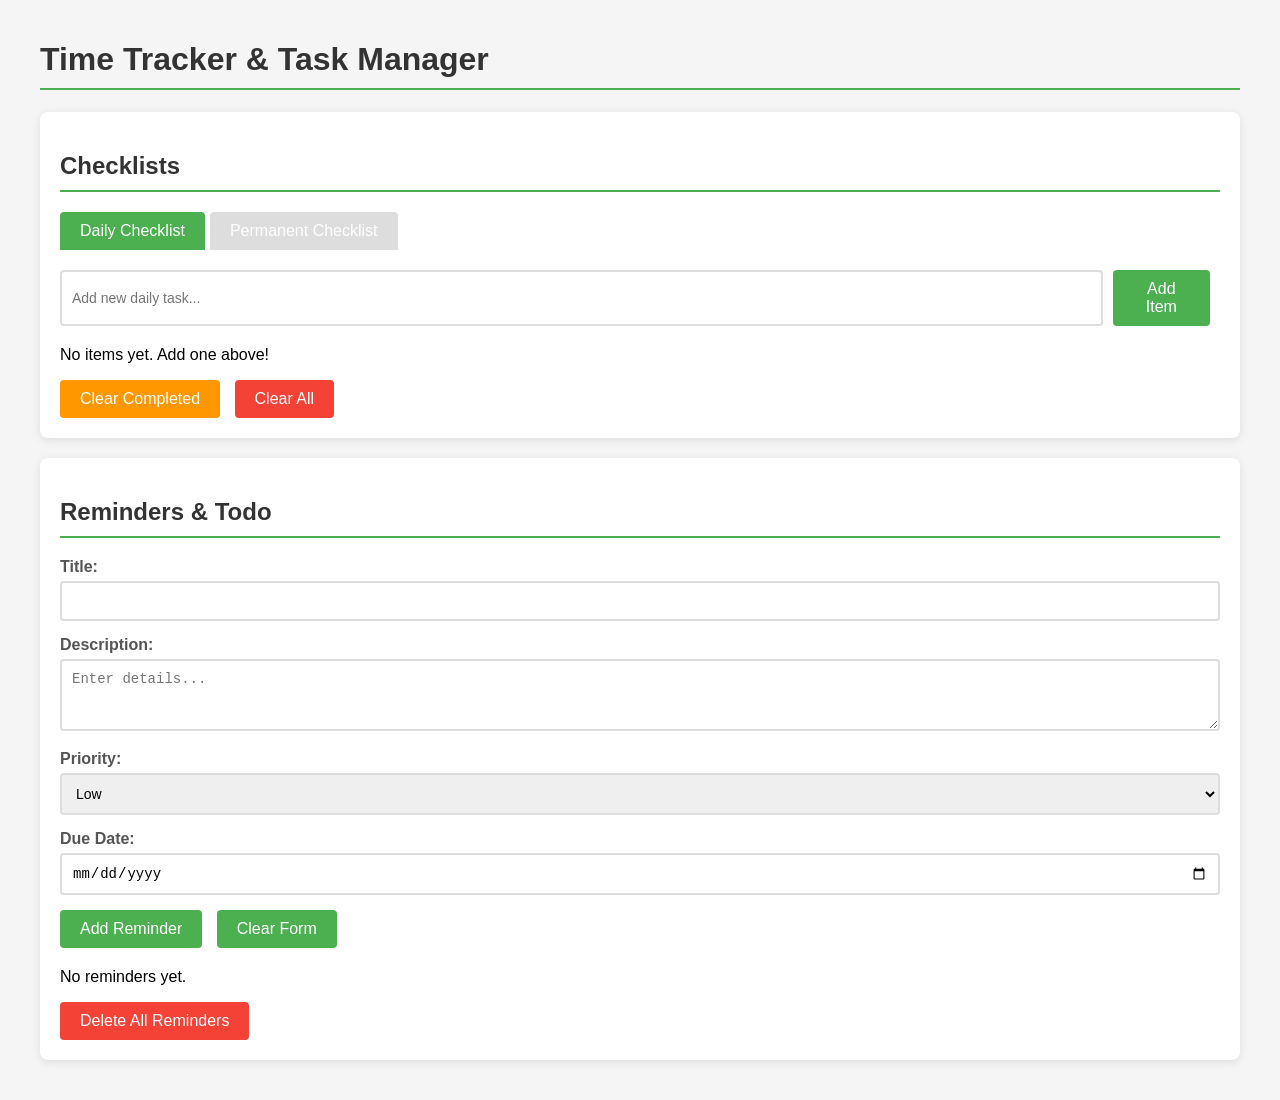
==== boostindex.html @ 53b6f67b "editing readme" ====
<!DOCTYPE html>
<html lang="en">
<head>
    <meta charset="UTF-8">
    <meta name="viewport" content="width=device-width, initial-scale=1.0">
    <title>Time Tracker & Task Manager</title>
    <style>
        body {
            font-family: Arial, sans-serif;
            max-width: 1200px;
            margin: 0 auto;
            padding: 20px;
            background-color: #f5f5f5;
        }

        .container {
            background: white;
            padding: 20px;
            border-radius: 8px;
            box-shadow: 0 2px 10px rgba(0,0,0,0.1);
            margin-bottom: 20px;
        }

        h1, h2 {
            color: #333;
            border-bottom: 2px solid #4CAF50;
            padding-bottom: 10px;
        }

        /* Time Tracker Styles */
        .day-section {
            margin-bottom: 20px;
            border: 1px solid #ddd;
            border-radius: 8px;
            overflow: hidden;
        }

        .day-section.today {
            border-color: #2196F3;
            box-shadow: 0 0 10px rgba(33, 150, 243, 0.2);
        }

        .day-header {
            display: flex;
            align-items: center;
            padding: 15px;
            background: #f8f8f8;
            border-bottom: 1px solid #ddd;
            cursor: pointer;
        }

        .day-section.today .day-header {
            background: #e3f2fd;
        }

        .day-header:hover {
            background: #f0f0f0;
        }

        .day-section.today .day-header:hover {
            background: #d4e9fc;
        }

        .expand-btn {
            background-color: #4CAF50;
            color: white;
            border: none;
            width: 30px;
            height: 30px;
            border-radius: 50%;
            cursor: pointer;
            font-size: 18px;
            margin-right: 15px;
            display: flex;
            align-items: center;
            justify-content: center;
        }

        .expand-btn:hover {
            background-color: #45a049;
        }

        .expand-btn span {
            display: inline-block;
            transition: transform 0.3s;
        }

        .expand-btn.expanded span {
            transform: rotate(45deg);
        }

        .day-name {
            font-weight: bold;
            font-size: 16px;
            flex: 1;
        }

        .day-total {
            font-weight: bold;
            color: #2196F3;
            font-size: 16px;
        }

        .day-content {
            display: none;
            padding: 15px;
            background: #fafafa;
        }

        .day-content.show {
            display: block;
        }

        .shift-container {
            background: white;
            border: 1px solid #e0e0e0;
            border-radius: 6px;
            padding: 15px;
            margin-bottom: 15px;
        }

        .shift-header {
            display: grid;
            grid-template-columns: auto 1fr 1fr auto auto;
            gap: 15px;
            align-items: center;
            margin-bottom: 10px;
        }

        .shift-label {
            font-weight: bold;
            color: #555;
        }

        .time-input-group {
            display: flex;
            flex-direction: column;
            gap: 5px;
        }

        .time-input-group label {
            font-size: 12px;
            color: #666;
        }

        .time-input {
            padding: 8px;
            border: 1px solid #ddd;
            border-radius: 4px;
            font-size: 14px;
        }

        .time-select {
            padding: 4px;
            border: 1px solid #ddd;
            border-radius: 4px;
            font-size: 12px;
            background: #f8f8f8;
        }

        .break-toggle-btn {
            background-color: #2196F3;
            color: white;
            border: none;
            padding: 8px 12px;
            border-radius: 4px;
            cursor: pointer;
            font-size: 14px;
        }

        .break-toggle-btn:hover {
            background-color: #1976D2;
        }

        .shift-total {
            font-weight: bold;
            color: #4CAF50;
        }

        .breaks-section {
            display: none;
            margin-top: 15px;
            padding: 15px;
            background: #f5f5f5;
            border-radius: 4px;
        }

        .breaks-section.show {
            display: block;
        }

        .break-row {
            display: grid;
            grid-template-columns: auto 150px 1fr 1fr;
            gap: 10px;
            align-items: center;
            margin-bottom: 10px;
        }

        .break-checkbox {
            width: 20px;
            height: 20px;
            cursor: pointer;
        }

        .break-label {
            font-weight: 500;
            color: #555;
        }

        .break-times {
            display: none;
            grid-template-columns: 1fr 1fr;
            gap: 10px;
            grid-column: 3 / 5;
        }

        .break-times.show {
            display: grid;
        }

        .notes-section {
            margin-top: 15px;
            padding-top: 15px;
            border-top: 1px solid #ddd;
        }

        .notes-header {
            display: flex;
            align-items: center;
            gap: 10px;
            margin-bottom: 8px;
        }

        .notes-checkbox {
            width: 20px;
            height: 20px;
            cursor: pointer;
        }

        .notes-label {
            font-weight: 500;
            color: #555;
            font-size: 14px;
        }

        .notes-textarea {
            width: 100%;
            padding: 8px;
            border: 1px solid #ddd;
            border-radius: 4px;
            font-size: 14px;
            resize: vertical;
            font-family: Arial, sans-serif;
            box-sizing: border-box;
            display: none;
        }

        .notes-textarea.show {
            display: block;
        }

        .add-shift-btn {
            background-color: #4CAF50;
            color: white;
            border: none;
            padding: 10px 20px;
            border-radius: 4px;
            cursor: pointer;
            font-size: 14px;
            margin-top: 10px;
        }

        .add-shift-btn:hover {
            background-color: #45a049;
        }

        .remove-shift-btn {
            background-color: #f44336;
            color: white;
            border: none;
            padding: 5px 10px;
            border-radius: 4px;
            cursor: pointer;
            font-size: 12px;
            margin-left: 10px;
        }

        .remove-shift-btn:hover {
            background-color: #da190b;
        }

        .week-total {
            background: #e8f5e8;
            font-weight: bold;
            font-size: 18px;
            text-align: center;
            padding: 15px;
            border-radius: 4px;
            margin-top: 10px;
        }

        /* Form Styles */
        .form-group {
            margin-bottom: 15px;
        }

        label {
            display: block;
            margin-bottom: 5px;
            font-weight: bold;
            color: #555;
        }

        input, textarea, select {
            width: 100%;
            padding: 10px;
            border: 2px solid #ddd;
            border-radius: 4px;
            font-size: 14px;
            box-sizing: border-box;
        }

        input:focus, textarea:focus, select:focus {
            border-color: #4CAF50;
            outline: none;
        }

        button {
            background-color: #4CAF50;
            color: white;
            padding: 10px 20px;
            border: none;
            border-radius: 4px;
            cursor: pointer;
            font-size: 16px;
            margin-right: 10px;
        }

        button:hover {
            background-color: #45a049;
        }

        .delete-btn {
            background-color: #f44336;
        }

        .delete-btn:hover {
            background-color: #da190b;
        }

        .edit-btn {
            background-color: #4b21f3;
        }

        .edit-btn:hover {
            background-color: #4b21f3;
        }

        .clear-btn {
            background-color: #ff9800;
        }

        .clear-btn:hover {
            background-color: #f57c00;
        }

        /* Checklist Styles */
        .checklist-item {
            display: flex;
            align-items: center;
            padding: 10px;
            border: 1px solid #ddd;
            border-radius: 4px;
            margin-bottom: 10px;
            background: #fafafa;
        }

        .checklist-item.completed {
            background: #e8f5e8;
            text-decoration: line-through;
            opacity: 0.7;
        }

        .checklist-item input[type="checkbox"] {
            width: auto;
            margin-right: 10px;
        }

        .checklist-item span {
            flex-grow: 1;
        }

        .add-item {
            display: flex;
            margin-bottom: 20px;
        }

        .add-item input {
            flex-grow: 1;
            margin-right: 10px;
        }

        /* Reminders & Todo Styles */
        .reminder-item {
            border: 1px solid #ddd;
            padding: 15px;
            margin-bottom: 10px;
            border-radius: 4px;
            background: #f9f9f9;
        }

        .reminder-item.high {
            border-left: 5px solid #f44336;
        }

        .reminder-item.medium {
            border-left: 5px solid #ff9800;
        }

        .reminder-item.low {
            border-left: 5px solid #4CAF50;
        }

        .reminder-item h4 {
            margin: 0 0 10px 0;
            color: #333;
        }

        .reminder-item p {
            margin: 5px 0;
            color: #666;
        }

        .priority-badge {
            display: inline-block;
            padding: 3px 8px;
            border-radius: 12px;
            font-size: 12px;
            font-weight: bold;
            color: white;
        }

        .priority-badge.high {
            background-color: #f44336;
        }

        .priority-badge.medium {
            background-color: #ff9800;
        }

        .priority-badge.low {
            background-color: #4CAF50;
        }

        .tabs {
            display: flex;
            margin-bottom: 20px;
        }

        .tab {
            padding: 10px 20px;
            background: #ddd;
            border: none;
            cursor: pointer;
            margin-right: 5px;
            border-radius: 4px 4px 0 0;
        }

        .tab.active {
            background: #4CAF50;
            color: white;
        }

        .tab-content {
            display: none;
        }

        .tab-content.active {
            display: block;
        }
    </style>
</head>
<body>
    <h1>Time Tracker & Task Manager</h1>

    <!-- Checklist Tabs -->
    <div class="container">
        <h2>Checklists</h2>
        <div class="tabs">
            <button class="tab active" onclick="switchTab('daily')">Daily Checklist</button>
            <button class="tab" onclick="switchTab('permanent')">Permanent Checklist</button>
        </div>

        <!-- Daily Checklist -->
        <div id="daily" class="tab-content active">
            <div class="add-item">
                <input type="text" id="newDailyItem" placeholder="Add new daily task..." onkeypress="if(event.key==='Enter') addChecklistItem('daily')">
                <button onclick="addChecklistItem('daily')">Add Item</button>
            </div>
            <div id="dailyChecklist"></div>
            <button class="clear-btn" onclick="clearChecklist('daily')">Clear Completed</button>
            <button class="delete-btn" onclick="clearAllChecklist('daily')">Clear All</button>
        </div>

        <!-- Permanent Checklist -->
        <div id="permanent" class="tab-content">
            <div class="add-item">
                <input type="text" id="newPermanentItem" placeholder="Add new permanent task..." onkeypress="if(event.key==='Enter') addChecklistItem('permanent')">
                <button onclick="addChecklistItem('permanent')">Add Item</button>
            </div>
            <div id="permanentChecklist"></div>
            <button class="clear-btn" onclick="clearChecklist('permanent')">Clear Completed</button>
            <button class="delete-btn" onclick="clearAllChecklist('permanent')">Clear All</button>
        </div>
    </div>

    <!-- Reminders & Todo Section -->
    <div class="container">
        <h2>Reminders & Todo</h2>
        <form id="reminderForm">
            <div class="form-group">
                <label for="title">Title:</label>
                <input type="text" id="title" name="title" required>
            </div>

            <div class="form-group">
                <label for="description">Description:</label>
                <textarea id="description" name="description" rows="3" placeholder="Enter details..."></textarea>
            </div>

            <div class="form-group">
                <label for="priority">Priority:</label>
                <select id="priority" name="priority">
                    <option value="low">Low</option>
                    <option value="medium">Medium</option>
                    <option value="high">High</option>
                </select>
            </div>

            <div class="form-group">
                <label for="dueDate">Due Date:</label>
                <input type="date" id="dueDate" name="dueDate">
            </div>

            <button type="submit">Add Reminder</button>
            <button type="button" onclick="clearReminderForm()">Clear Form</button>
        </form>

        <div id="reminders" style="margin-top: 20px;"></div>
        <button class="delete-btn" onclick="clearAllReminders()">Delete All Reminders</button>
    </div>

    <script>
        // Initialize everything when page loads
        window.onload = function() {
            loadChecklist('daily');
            loadChecklist('permanent');
            loadReminders();
        };

        // Checklist Functions
        function addChecklistItem(type) {
            const input = document.getElementById(`new${type.charAt(0).toUpperCase() + type.slice(1)}Item`);
            const text = input.value.trim();
            
            if (text === '') return;

            const checklist = JSON.parse(localStorage.getItem(`${type}Checklist`)) || [];
            checklist.push({
                text: text,
                completed: false,
                id: Date.now()
            });

            localStorage.setItem(`${type}Checklist`, JSON.stringify(checklist));
            input.value = '';
            loadChecklist(type);
        }

        function loadChecklist(type) {
            const checklist = JSON.parse(localStorage.getItem(`${type}Checklist`)) || [];
            const container = document.getElementById(`${type}Checklist`);
            
            if (checklist.length === 0) {
                container.innerHTML = '<p>No items yet. Add one above!</p>';
                return;
            }

            container.innerHTML = '';
            checklist.forEach((item, index) => {
                const itemDiv = document.createElement('div');
                itemDiv.className = `checklist-item ${item.completed ? 'completed' : ''}`;
                itemDiv.innerHTML = `
                    <input type="checkbox" ${item.completed ? 'checked' : ''} onchange="toggleItem('${type}', ${index})">
                    <span>${item.text}</span>
                    <button class="delete-btn" onclick="deleteItem('${type}', ${index})">Delete</button>
                `;
                container.appendChild(itemDiv);
            });
        }

        function toggleItem(type, index) {
            let checklist = JSON.parse(localStorage.getItem(`${type}Checklist`)) || [];
            checklist[index].completed = !checklist[index].completed;
            localStorage.setItem(`${type}Checklist`, JSON.stringify(checklist));
            loadChecklist(type);
        }

        function deleteItem(type, index) {
            let checklist = JSON.parse(localStorage.getItem(`${type}Checklist`)) || [];
            checklist.splice(index, 1);
            localStorage.setItem(`${type}Checklist`, JSON.stringify(checklist));
            loadChecklist(type);
        }

        function clearChecklist(type) {
            let checklist = JSON.parse(localStorage.getItem(`${type}Checklist`)) || [];
            checklist = checklist.filter(item => !item.completed);
            localStorage.setItem(`${type}Checklist`, JSON.stringify(checklist));
            loadChecklist(type);
        }

        function clearAllChecklist(type) {
            if (confirm(`Are you sure you want to clear all ${type} checklist items?`)) {
                localStorage.removeItem(`${type}Checklist`);
                loadChecklist(type);
            }
        }

        // Reminders Functions
        document.getElementById('reminderForm').onsubmit = function(e) {
            e.preventDefault();
            saveReminder();
        };

        function saveReminder() {
            const reminderData = {
                title: document.getElementById('title').value,
                description: document.getElementById('description').value,
                priority: document.getElementById('priority').value,
                dueDate: document.getElementById('dueDate').value,
                timestamp: new Date().toLocaleString(),
                id: Date.now()
            };

            let reminders = JSON.parse(localStorage.getItem('reminders')) || [];
            if (document.getElementById('reminderForm').hasAttribute('data-editing-id')) {
                const editingId = parseInt(document.getElementById('reminderForm').getAttribute('data-editing-id'));
                reminders = reminders.map(reminder => reminder.id === editingId ? { ...reminder, ...reminderData } : reminder);
                document.getElementById('reminderForm').removeAttribute('data-editing-id');
            } else {
                reminders.push(reminderData);
            }
            localStorage.setItem('reminders', JSON.stringify(reminders));

            clearReminderForm();
            loadReminders();
        }

        function clearReminderForm() {
            document.getElementById('reminderForm').reset();
        }

        function loadReminders() {
            const reminders = JSON.parse(localStorage.getItem('reminders')) || [];
            const container = document.getElementById('reminders');
            
            if (reminders.length === 0) {
                container.innerHTML = '<p>No reminders yet.</p>';
                return;
            }

            // Sort by priority (high, medium, low) and due date
            reminders.sort((a, b) => {
                const priorityOrder = { high: 3, medium: 2, low: 1 };
                if (priorityOrder[a.priority] !== priorityOrder[b.priority]) {
                    return priorityOrder[b.priority] - priorityOrder[a.priority];
                }
                return new Date(a.dueDate) - new Date(b.dueDate);
            });

            container.innerHTML = '';
            reminders.forEach((reminder, index) => {
                const reminderDiv = document.createElement('div');
                reminderDiv.className = `reminder-item ${reminder.priority}`;
                reminderDiv.innerHTML = `
                    <h4>${reminder.title} <span class="priority-badge ${reminder.priority}">${reminder.priority.toUpperCase()}</span></h4>
                    <p><strong>Description:</strong> ${reminder.description || 'No description'}</p>
                    <p><strong>Due Date:</strong> ${reminder.dueDate || 'No due date'}</p>
                    <p><strong>Added:</strong> ${reminder.timestamp}</p>
                    <button class="edit-btn" onclick="editReminder(${reminder.id})">Edit</button>
                    <button class="delete-btn" onclick="deleteReminder(${reminder.id})">Delete</button>
                `;
                container.appendChild(reminderDiv);
            });
        }

        function deleteReminder(id) {
            let reminders = JSON.parse(localStorage.getItem('reminders')) || [];
            reminders = reminders.filter(reminder => reminder.id !== id);
            localStorage.setItem('reminders', JSON.stringify(reminders));
            loadReminders();
        }

        function editReminder(id) {
            const reminders = JSON.parse(localStorage.getItem('reminders')) || [];
            const reminder = reminders.find(r => r.id === id);
            if (!reminder) return;

            document.getElementById('title').value = reminder.title;
            document.getElementById('description').value = reminder.description || '';
            document.getElementById('dueDate').value = reminder.dueDate || '';
            document.getElementById('priority').value = reminder.priority || 'medium';

            // Change the form submission to update the reminder
            const form = document.getElementById('reminderForm');
            form.setAttribute('data-editing-id', id);
        }

        function clearAllReminders() {
            if (confirm('Are you sure you want to delete all reminders?')) {
                localStorage.removeItem('reminders');
                loadReminders();
            }
        }
    </script>
</body>
</html>
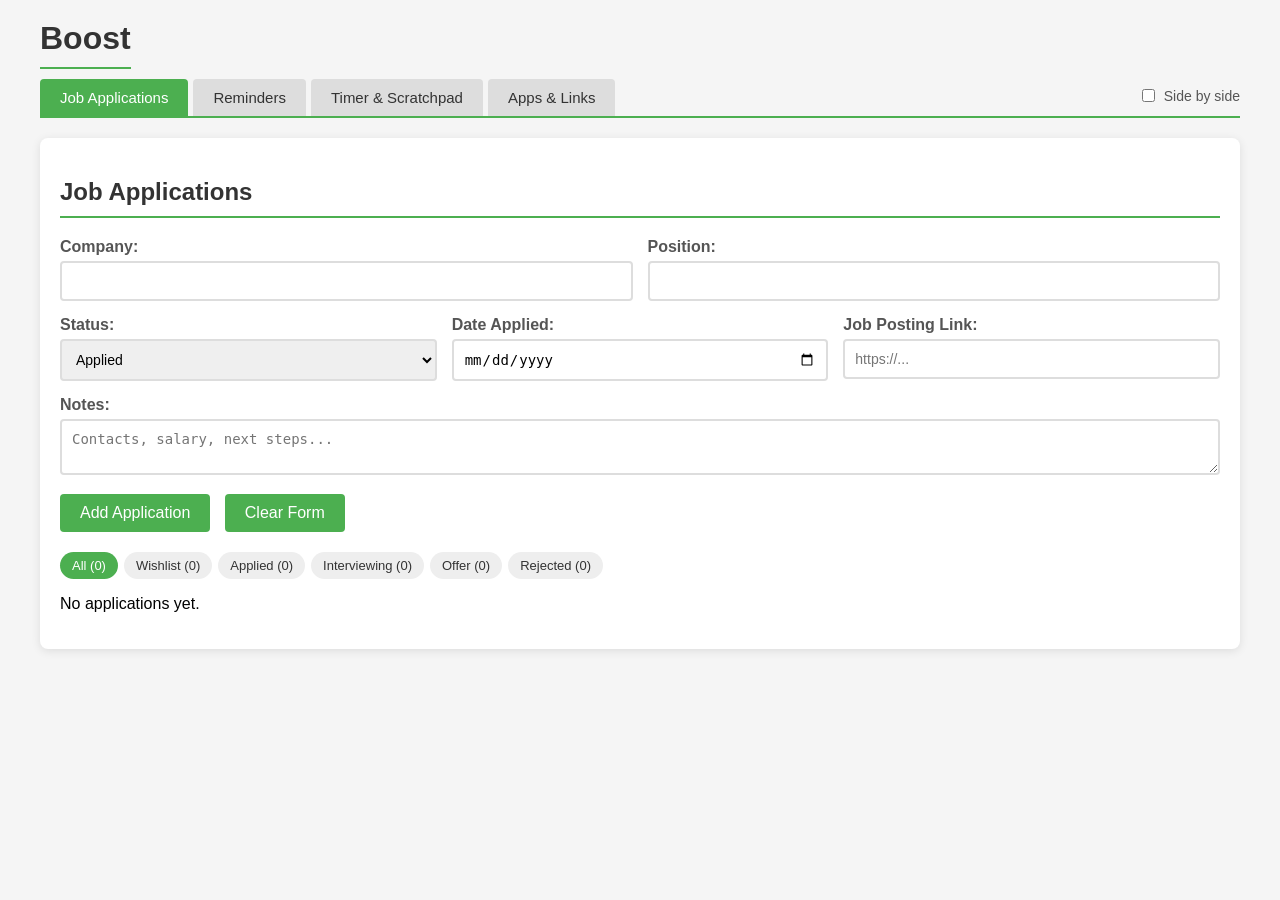
==== commit 952c690f: "adding tabs" ====
--- a/boostindex.html
+++ b/boostindex.html
@@ -3,7 +3,7 @@
 <head>
     <meta charset="UTF-8">
     <meta name="viewport" content="width=device-width, initial-scale=1.0">
-    <title>Time Tracker & Task Manager</title>
+    <title>Boost</title>
     <style>
         body {
             font-family: Arial, sans-serif;
@@ -365,40 +365,426 @@
             background-color: #f57c00;
         }
 
-        /* Checklist Styles */
-        .checklist-item {
+        /* Header & Quick Links */
+        .app-header {
             display: flex;
             align-items: center;
-            padding: 10px;
+            justify-content: space-between;
+            flex-wrap: wrap;
+            gap: 10px;
+            margin-bottom: 10px;
+        }
+
+        .app-header h1 {
+            margin: 0;
+        }
+
+        /* Apps & Links Styles */
+        .link-grid {
+            display: grid;
+            grid-template-columns: repeat(auto-fill, minmax(180px, 1fr));
+            gap: 15px;
+        }
+
+        .link-card {
+            position: relative;
+        }
+
+        .quick-link {
+            display: flex;
+            align-items: center;
+            justify-content: center;
+            min-height: 90px;
+            padding: 15px;
+            border-radius: 8px;
+            color: white;
+            text-decoration: none;
+            font-size: 18px;
+            font-weight: bold;
+            text-align: center;
+            box-shadow: 0 2px 6px rgba(0,0,0,0.15);
+        }
+
+        .quick-link:hover {
+            opacity: 0.85;
+        }
+
+        .link-remove {
+            position: absolute;
+            top: 4px;
+            right: 4px;
+            background: rgba(0,0,0,0.25);
+            padding: 0 7px;
+            margin: 0;
+            font-size: 13px;
+            line-height: 20px;
+            border-radius: 50%;
+        }
+
+        .link-remove:hover {
+            background: #f44336;
+        }
+
+        .add-link {
+            display: flex;
+            gap: 10px;
+            flex-wrap: wrap;
+        }
+
+        .add-link input {
+            flex: 1;
+            min-width: 180px;
+        }
+
+        .add-link button {
+            margin-right: 0;
+        }
+
+        /* Main Tabs */
+        .main-tabs {
+            display: flex;
+            align-items: center;
+            flex-wrap: wrap;
+            gap: 5px;
+            margin-bottom: 20px;
+            border-bottom: 2px solid #4CAF50;
+        }
+
+        .main-tabs .tab {
+            margin-right: 0;
+            font-size: 15px;
+        }
+
+        .main-tabs .tab:not(.active) {
+            color: #333;
+        }
+
+        .main-tabs .tab:not(.active):hover {
+            background: #ccc;
+        }
+
+        .layout-toggle {
+            margin-left: auto;
+            display: flex;
+            align-items: center;
+            gap: 6px;
+            font-weight: normal;
+            font-size: 14px;
+            margin-bottom: 4px;
+            cursor: pointer;
+        }
+
+        .layout-toggle input {
+            width: auto;
+        }
+
+        .workspace.side-by-side {
+            display: grid;
+            grid-template-columns: 1fr 1fr;
+            gap: 20px;
+            align-items: start;
+        }
+
+        .workspace.side-by-side .tab-content {
+            display: block;
+        }
+
+        .workspace.side-by-side .focus-grid {
+            grid-template-columns: 1fr;
+        }
+
+        .focus-grid {
+            display: grid;
+            grid-template-columns: 1fr 1fr;
+            gap: 20px;
+            align-items: start;
+        }
+
+        .focus-grid .container {
+            margin-bottom: 0;
+        }
+
+        @media (max-width: 800px) {
+            .workspace.side-by-side,
+            .focus-grid {
+                grid-template-columns: 1fr;
+            }
+        }
+
+        .small-btn {
+            padding: 5px 10px;
+            font-size: 13px;
+            margin-right: 5px;
+        }
+
+        /* Applications Styles */
+        .form-row {
+            display: grid;
+            grid-template-columns: repeat(auto-fit, minmax(200px, 1fr));
+            gap: 0 15px;
+        }
+
+        .status-filters {
+            display: flex;
+            flex-wrap: wrap;
+            gap: 6px;
+            margin: 20px 0 15px;
+        }
+
+        .status-filter {
+            background: #eee;
+            color: #333;
+            font-size: 13px;
+            padding: 6px 12px;
+            margin-right: 0;
+            border-radius: 16px;
+        }
+
+        .status-filter:hover {
+            background: #ddd;
+        }
+
+        .status-filter.active {
+            background: #4CAF50;
+            color: white;
+        }
+
+        .application-item {
             border: 1px solid #ddd;
+            border-left: 5px solid #9e9e9e;
+            padding: 15px;
+            margin-bottom: 10px;
             border-radius: 4px;
+            background: #f9f9f9;
+        }
+
+        .application-item.applied { border-left-color: #2196F3; }
+        .application-item.interviewing { border-left-color: #ff9800; }
+        .application-item.offer { border-left-color: #4CAF50; }
+        .application-item.rejected { border-left-color: #f44336; opacity: 0.75; }
+
+        .application-head {
+            display: flex;
+            align-items: center;
+            justify-content: space-between;
+            flex-wrap: wrap;
+            gap: 10px;
+        }
+
+        .application-head h4 {
+            margin: 0;
+            color: #333;
+        }
+
+        .application-head .position {
+            font-weight: normal;
+            color: #666;
+        }
+
+        .application-item p {
+            margin: 8px 0;
+            color: #666;
+        }
+
+        .status-select {
+            width: auto;
+            padding: 5px 8px;
+            font-size: 13px;
+        }
+
+        /* Reminder Steps & Drag */
+        .reminder-head {
+            display: flex;
+            align-items: center;
+            gap: 10px;
             margin-bottom: 10px;
-            background: #fafafa;
-        }
-
-        .checklist-item.completed {
-            background: #e8f5e8;
+        }
+
+        .reminder-head h4 {
+            margin: 0;
+            flex: 1;
+        }
+
+        .drag-handle {
+            cursor: grab;
+            color: #999;
+            font-size: 18px;
+            user-select: none;
+            padding: 0 4px;
+        }
+
+        .drag-handle:active {
+            cursor: grabbing;
+        }
+
+        .reminder-item.dragging {
+            opacity: 0.4;
+            border-style: dashed;
+        }
+
+        .step-progress {
+            font-size: 13px;
+            color: #4CAF50;
+            font-weight: bold;
+        }
+
+        .steps {
+            margin: 10px 0;
+        }
+
+        .step-item {
+            display: flex;
+            align-items: center;
+            gap: 8px;
+            padding: 6px 8px;
+            border-radius: 4px;
+            background: white;
+            border: 1px solid #eee;
+            margin-bottom: 5px;
+        }
+
+        .step-item input[type="checkbox"] {
+            width: auto;
+            margin: 0;
+        }
+
+        .step-item span {
+            flex: 1;
+        }
+
+        .step-item.completed span {
             text-decoration: line-through;
-            opacity: 0.7;
-        }
-
-        .checklist-item input[type="checkbox"] {
-            width: auto;
-            margin-right: 10px;
-        }
-
-        .checklist-item span {
-            flex-grow: 1;
-        }
-
-        .add-item {
+            color: #999;
+        }
+
+        .step-delete {
+            background: none;
+            color: #999;
+            padding: 0 6px;
+            margin: 0;
+            font-size: 14px;
+        }
+
+        .step-delete:hover {
+            background: none;
+            color: #f44336;
+        }
+
+        .add-step {
             display: flex;
-            margin-bottom: 20px;
-        }
-
-        .add-item input {
-            flex-grow: 1;
-            margin-right: 10px;
+            gap: 8px;
+            margin-bottom: 10px;
+        }
+
+        .add-step input {
+            padding: 6px 8px;
+            font-size: 13px;
+        }
+
+        .add-step button {
+            white-space: nowrap;
+        }
+
+        /* Timer Styles */
+        .timer-display {
+            font-size: 64px;
+            font-weight: bold;
+            text-align: center;
+            font-family: 'Courier New', monospace;
+            color: #333;
+            margin: 10px 0;
+        }
+
+        .timer-display.done {
+            color: #f44336;
+        }
+
+        .timer-label {
+            text-align: center;
+            color: #666;
+            margin-bottom: 15px;
+        }
+
+        .timer-presets,
+        .timer-controls {
+            display: flex;
+            justify-content: center;
+            flex-wrap: wrap;
+            gap: 8px;
+            margin-bottom: 15px;
+        }
+
+        .timer-presets button,
+        .timer-controls button {
+            margin-right: 0;
+        }
+
+        .preset-btn {
+            background: #eee;
+            color: #333;
+            font-size: 14px;
+        }
+
+        .preset-btn:hover {
+            background: #ddd;
+        }
+
+        .preset-btn.active {
+            background: #2196F3;
+            color: white;
+        }
+
+        .timer-settings {
+            border-top: 1px solid #ddd;
+            padding-top: 15px;
+        }
+
+        .timer-settings h4 {
+            margin: 0 0 10px 0;
+            color: #555;
+        }
+
+        .timer-settings-grid {
+            display: grid;
+            grid-template-columns: repeat(3, 1fr);
+            gap: 10px;
+            margin-bottom: 10px;
+        }
+
+        .timer-settings label {
+            font-size: 13px;
+            font-weight: normal;
+        }
+
+        .timer-settings input {
+            padding: 6px 8px;
+        }
+
+        .custom-time {
+            display: flex;
+            align-items: flex-end;
+            gap: 8px;
+        }
+
+        .custom-time > div {
+            flex: 1;
+        }
+
+        .custom-time button {
+            margin-right: 0;
+        }
+
+        /* Scratchpad Styles */
+        .scratchpad {
+            min-height: 300px;
+            font-family: Arial, sans-serif;
+            resize: vertical;
+        }
+
+        .scratchpad-status {
+            font-size: 12px;
+            color: #999;
+            margin: 6px 0 10px;
         }
 
         /* Reminders & Todo Styles */
@@ -482,150 +868,362 @@
     </style>
 </head>
 <body>
-    <h1>Time Tracker & Task Manager</h1>
-
-    <!-- Checklist Tabs -->
-    <div class="container">
-        <h2>Checklists</h2>
-        <div class="tabs">
-            <button class="tab active" onclick="switchTab('daily')">Daily Checklist</button>
-            <button class="tab" onclick="switchTab('permanent')">Permanent Checklist</button>
-        </div>
-
-        <!-- Daily Checklist -->
-        <div id="daily" class="tab-content active">
-            <div class="add-item">
-                <input type="text" id="newDailyItem" placeholder="Add new daily task..." onkeypress="if(event.key==='Enter') addChecklistItem('daily')">
-                <button onclick="addChecklistItem('daily')">Add Item</button>
-            </div>
-            <div id="dailyChecklist"></div>
-            <button class="clear-btn" onclick="clearChecklist('daily')">Clear Completed</button>
-            <button class="delete-btn" onclick="clearAllChecklist('daily')">Clear All</button>
-        </div>
-
-        <!-- Permanent Checklist -->
-        <div id="permanent" class="tab-content">
-            <div class="add-item">
-                <input type="text" id="newPermanentItem" placeholder="Add new permanent task..." onkeypress="if(event.key==='Enter') addChecklistItem('permanent')">
-                <button onclick="addChecklistItem('permanent')">Add Item</button>
-            </div>
-            <div id="permanentChecklist"></div>
-            <button class="clear-btn" onclick="clearChecklist('permanent')">Clear Completed</button>
-            <button class="delete-btn" onclick="clearAllChecklist('permanent')">Clear All</button>
+    <div class="app-header">
+        <h1>Boost</h1>
+    </div>
+
+    <div class="main-tabs">
+        <button class="tab" data-tab="applications" onclick="switchMainTab('applications')">Job Applications</button>
+        <button class="tab" data-tab="remindersTab" onclick="switchMainTab('remindersTab')">Reminders</button>
+        <button class="tab" data-tab="focusTab" onclick="switchMainTab('focusTab')">Timer &amp; Scratchpad</button>
+        <button class="tab" data-tab="linksTab" onclick="switchMainTab('linksTab')">Apps &amp; Links</button>
+        <label class="layout-toggle" title="Show Reminders next to the Timer &amp; Scratchpad">
+            <input type="checkbox" id="sideBySideToggle" onchange="setSideBySide(this.checked)">
+            Side by side
+        </label>
+    </div>
+
+    <!-- Applications Tab -->
+    <div id="applications" class="tab-content">
+        <div class="container">
+            <h2>Job Applications</h2>
+            <form id="applicationForm">
+                <div class="form-row">
+                    <div class="form-group">
+                        <label for="appCompany">Company:</label>
+                        <input type="text" id="appCompany" required>
+                    </div>
+                    <div class="form-group">
+                        <label for="appPosition">Position:</label>
+                        <input type="text" id="appPosition" required>
+                    </div>
+                </div>
+                <div class="form-row">
+                    <div class="form-group">
+                        <label for="appStatus">Status:</label>
+                        <select id="appStatus">
+                            <option value="wishlist">Wishlist</option>
+                            <option value="applied" selected>Applied</option>
+                            <option value="interviewing">Interviewing</option>
+                            <option value="offer">Offer</option>
+                            <option value="rejected">Rejected</option>
+                        </select>
+                    </div>
+                    <div class="form-group">
+                        <label for="appDate">Date Applied:</label>
+                        <input type="date" id="appDate">
+                    </div>
+                    <div class="form-group">
+                        <label for="appLink">Job Posting Link:</label>
+                        <input type="url" id="appLink" placeholder="https://...">
+                    </div>
+                </div>
+                <div class="form-group">
+                    <label for="appNotes">Notes:</label>
+                    <textarea id="appNotes" rows="2" placeholder="Contacts, salary, next steps..."></textarea>
+                </div>
+                <button type="submit" id="appSubmitBtn">Add Application</button>
+                <button type="button" onclick="clearApplicationForm()">Clear Form</button>
+            </form>
+
+            <div class="status-filters" id="statusFilters"></div>
+            <div id="applicationList"></div>
         </div>
     </div>
 
-    <!-- Reminders & Todo Section -->
-    <div class="container">
-        <h2>Reminders & Todo</h2>
-        <form id="reminderForm">
-            <div class="form-group">
-                <label for="title">Title:</label>
-                <input type="text" id="title" name="title" required>
+    <div class="workspace" id="workspace">
+        <!-- Reminders Tab -->
+        <div id="remindersTab" class="tab-content">
+            <div class="container">
+                <h2>Reminders &amp; Todo</h2>
+                <form id="reminderForm">
+                    <div class="form-group">
+                        <label for="title">Title:</label>
+                        <input type="text" id="title" name="title" required>
+                    </div>
+
+                    <div class="form-group">
+                        <label for="description">Description:</label>
+                        <textarea id="description" name="description" rows="3" placeholder="Enter details..."></textarea>
+                    </div>
+
+                    <div class="form-group">
+                        <label for="steps">Steps (one per line, optional):</label>
+                        <textarea id="steps" name="steps" rows="3" placeholder="Step 1&#10;Step 2"></textarea>
+                    </div>
+
+                    <div class="form-group">
+                        <label for="priority">Priority:</label>
+                        <select id="priority" name="priority">
+                            <option value="low">Low</option>
+                            <option value="medium">Medium</option>
+                            <option value="high">High</option>
+                        </select>
+                    </div>
+
+                    <div class="form-group">
+                        <label for="dueDate">Due Date:</label>
+                        <input type="date" id="dueDate" name="dueDate">
+                    </div>
+
+                    <button type="submit" id="reminderSubmitBtn">Add Reminder</button>
+                    <button type="button" onclick="clearReminderForm()">Clear Form</button>
+                </form>
+
+                <p style="color: #999; font-size: 13px; margin-top: 20px;">Drag the ⋮⋮ handle to reorder reminders.</p>
+                <div id="reminders"></div>
+                <button class="clear-btn" onclick="sortRemindersByPriority()">Sort by Priority</button>
+                <button class="delete-btn" onclick="clearAllReminders()">Delete All Reminders</button>
             </div>
-
-            <div class="form-group">
-                <label for="description">Description:</label>
-                <textarea id="description" name="description" rows="3" placeholder="Enter details..."></textarea>
+        </div>
+
+        <!-- Timer & Scratchpad Tab -->
+        <div id="focusTab" class="tab-content">
+            <div class="focus-grid">
+                <div class="container">
+                    <h2>Timer</h2>
+                    <div class="timer-display" id="timerDisplay">25:00</div>
+                    <div class="timer-label" id="timerLabel">Focus</div>
+                    <div class="timer-presets" id="timerPresets"></div>
+                    <div class="timer-controls">
+                        <button id="timerStartBtn" onclick="toggleTimer()">Start</button>
+                        <button class="clear-btn" onclick="resetTimer()">Reset</button>
+                    </div>
+                    <div class="timer-settings">
+                        <h4>Timer lengths (minutes)</h4>
+                        <div class="timer-settings-grid">
+                            <div>
+                                <label for="presetFocus">Focus</label>
+                                <input type="number" id="presetFocus" min="1" max="600" onchange="updatePreset('focus', this.value)">
+                            </div>
+                            <div>
+                                <label for="presetShort">Short Break</label>
+                                <input type="number" id="presetShort" min="1" max="600" onchange="updatePreset('short', this.value)">
+                            </div>
+                            <div>
+                                <label for="presetLong">Long Break</label>
+                                <input type="number" id="presetLong" min="1" max="600" onchange="updatePreset('long', this.value)">
+                            </div>
+                        </div>
+                        <div class="custom-time">
+                            <div>
+                                <label for="customMinutes">Custom minutes</label>
+                                <input type="number" id="customMinutes" min="0" max="600" placeholder="0">
+                            </div>
+                            <div>
+                                <label for="customSeconds">Seconds</label>
+                                <input type="number" id="customSeconds" min="0" max="59" placeholder="0">
+                            </div>
+                            <button onclick="setCustomTimer()">Set</button>
+                        </div>
+                    </div>
+                </div>
+
+                <div class="container">
+                    <h2>Scratchpad</h2>
+                    <textarea id="scratchpad" class="scratchpad" placeholder="Jot anything down... it saves automatically."></textarea>
+                    <div class="scratchpad-status" id="scratchpadStatus"></div>
+                    <button class="small-btn" onclick="copyScratchpad()">Copy</button>
+                    <button class="small-btn delete-btn" onclick="clearScratchpad()">Clear</button>
+                </div>
             </div>
-
-            <div class="form-group">
-                <label for="priority">Priority:</label>
-                <select id="priority" name="priority">
-                    <option value="low">Low</option>
-                    <option value="medium">Medium</option>
-                    <option value="high">High</option>
-                </select>
-            </div>
-
-            <div class="form-group">
-                <label for="dueDate">Due Date:</label>
-                <input type="date" id="dueDate" name="dueDate">
-            </div>
-
-            <button type="submit">Add Reminder</button>
-            <button type="button" onclick="clearReminderForm()">Clear Form</button>
-        </form>
-
-        <div id="reminders" style="margin-top: 20px;"></div>
-        <button class="delete-btn" onclick="clearAllReminders()">Delete All Reminders</button>
+        </div>
+    </div>
+
+    <!-- Apps & Links Tab -->
+    <div id="linksTab" class="tab-content">
+        <div class="container">
+            <h2>Apps &amp; Links</h2>
+            <div class="link-grid" id="linkGrid"></div>
+
+            <h4 style="margin: 25px 0 10px; color: #555;">Add a link</h4>
+            <form id="linkForm" class="add-link">
+                <input type="text" id="linkName" placeholder="Name (e.g. LinkedIn)" required>
+                <input type="url" id="linkUrl" placeholder="https://..." required>
+                <button type="submit">Add Link</button>
+            </form>
+        </div>
     </div>
 
     <script>
         // Initialize everything when page loads
         window.onload = function() {
-            loadChecklist('daily');
-            loadChecklist('permanent');
+            loadApplications();
             loadReminders();
+            initTimer();
+            initScratchpad();
+            loadLinks();
+            setSideBySide(localStorage.getItem('sideBySide') === 'true');
+            switchMainTab(localStorage.getItem('activeTab') || 'applications');
         };
 
-        // Checklist Functions
-        function addChecklistItem(type) {
-            const input = document.getElementById(`new${type.charAt(0).toUpperCase() + type.slice(1)}Item`);
-            const text = input.value.trim();
-            
-            if (text === '') return;
-
-            const checklist = JSON.parse(localStorage.getItem(`${type}Checklist`)) || [];
-            checklist.push({
-                text: text,
-                completed: false,
-                id: Date.now()
+        function escapeHtml(text) {
+            const div = document.createElement('div');
+            div.textContent = text == null ? '' : String(text);
+            return div.innerHTML;
+        }
+
+        // Tab Functions
+        function switchMainTab(tabId) {
+            if (!document.getElementById(tabId)) tabId = 'applications';
+            document.querySelectorAll('.tab-content').forEach(el => el.classList.toggle('active', el.id === tabId));
+            document.getElementById('workspace').style.display = isWorkspaceTab(tabId) ? '' : 'none';
+            updateTabButtons(tabId);
+            localStorage.setItem('activeTab', tabId);
+        }
+
+        // Reminders and Timer & Scratchpad are the tabs that can be shown side by side
+        function isWorkspaceTab(tabId) {
+            return tabId === 'remindersTab' || tabId === 'focusTab';
+        }
+
+        function updateTabButtons(tabId) {
+            const sideBySide = document.getElementById('sideBySideToggle').checked;
+            document.querySelectorAll('.main-tabs .tab').forEach(btn => {
+                const t = btn.dataset.tab;
+                const active = t === tabId || (sideBySide && isWorkspaceTab(t) && isWorkspaceTab(tabId));
+                btn.classList.toggle('active', active);
             });
-
-            localStorage.setItem(`${type}Checklist`, JSON.stringify(checklist));
-            input.value = '';
-            loadChecklist(type);
-        }
-
-        function loadChecklist(type) {
-            const checklist = JSON.parse(localStorage.getItem(`${type}Checklist`)) || [];
-            const container = document.getElementById(`${type}Checklist`);
-            
-            if (checklist.length === 0) {
-                container.innerHTML = '<p>No items yet. Add one above!</p>';
+        }
+
+        function setSideBySide(enabled) {
+            document.getElementById('sideBySideToggle').checked = enabled;
+            document.getElementById('workspace').classList.toggle('side-by-side', enabled);
+            localStorage.setItem('sideBySide', enabled);
+            const current = localStorage.getItem('activeTab') || 'applications';
+            // Turning on side by side from another tab jumps straight to the combined view
+            if (enabled && !isWorkspaceTab(current)) {
+                switchMainTab('remindersTab');
+            } else {
+                updateTabButtons(current);
+            }
+        }
+
+        // Applications Functions
+        const STATUS_LABELS = {
+            wishlist: 'Wishlist',
+            applied: 'Applied',
+            interviewing: 'Interviewing',
+            offer: 'Offer',
+            rejected: 'Rejected'
+        };
+        let applicationFilter = 'all';
+
+        document.getElementById('applicationForm').onsubmit = function(e) {
+            e.preventDefault();
+            saveApplication();
+        };
+
+        function getApplications() {
+            return JSON.parse(localStorage.getItem('applications')) || [];
+        }
+
+        function setApplications(applications) {
+            localStorage.setItem('applications', JSON.stringify(applications));
+        }
+
+        function saveApplication() {
+            const form = document.getElementById('applicationForm');
+            const data = {
+                company: document.getElementById('appCompany').value.trim(),
+                position: document.getElementById('appPosition').value.trim(),
+                status: document.getElementById('appStatus').value,
+                dateApplied: document.getElementById('appDate').value,
+                link: document.getElementById('appLink').value.trim(),
+                notes: document.getElementById('appNotes').value.trim()
+            };
+
+            let applications = getApplications();
+            if (form.hasAttribute('data-editing-id')) {
+                const editingId = parseInt(form.getAttribute('data-editing-id'));
+                applications = applications.map(app => app.id === editingId ? { ...app, ...data } : app);
+            } else {
+                applications.unshift({ ...data, id: Date.now() });
+            }
+            setApplications(applications);
+            clearApplicationForm();
+            loadApplications();
+        }
+
+        function clearApplicationForm() {
+            const form = document.getElementById('applicationForm');
+            form.reset();
+            form.removeAttribute('data-editing-id');
+            document.getElementById('appSubmitBtn').textContent = 'Add Application';
+        }
+
+        function loadApplications() {
+            const applications = getApplications();
+
+            const filters = document.getElementById('statusFilters');
+            const counts = { all: applications.length };
+            Object.keys(STATUS_LABELS).forEach(s => counts[s] = applications.filter(a => a.status === s).length);
+            filters.innerHTML = ['all', ...Object.keys(STATUS_LABELS)].map(s => `
+                <button class="status-filter ${applicationFilter === s ? 'active' : ''}" onclick="setApplicationFilter('${s}')">
+                    ${s === 'all' ? 'All' : STATUS_LABELS[s]} (${counts[s]})
+                </button>
+            `).join('');
+
+            const container = document.getElementById('applicationList');
+            const shown = applicationFilter === 'all' ? applications : applications.filter(a => a.status === applicationFilter);
+            if (shown.length === 0) {
+                container.innerHTML = '<p>No applications yet.</p>';
                 return;
             }
 
             container.innerHTML = '';
-            checklist.forEach((item, index) => {
-                const itemDiv = document.createElement('div');
-                itemDiv.className = `checklist-item ${item.completed ? 'completed' : ''}`;
-                itemDiv.innerHTML = `
-                    <input type="checkbox" ${item.completed ? 'checked' : ''} onchange="toggleItem('${type}', ${index})">
-                    <span>${item.text}</span>
-                    <button class="delete-btn" onclick="deleteItem('${type}', ${index})">Delete</button>
+            shown.forEach(app => {
+                const div = document.createElement('div');
+                div.className = `application-item ${app.status}`;
+                const options = Object.entries(STATUS_LABELS).map(([value, label]) =>
+                    `<option value="${value}" ${app.status === value ? 'selected' : ''}>${label}</option>`).join('');
+                const safeLink = /^https?:\/\//i.test(app.link) ? app.link : '';
+                div.innerHTML = `
+                    <div class="application-head">
+                        <h4>${escapeHtml(app.company)} <span class="position">— ${escapeHtml(app.position)}</span></h4>
+                        <select class="status-select" onchange="updateApplicationStatus(${app.id}, this.value)">${options}</select>
+                    </div>
+                    <p><strong>Date Applied:</strong> ${app.dateApplied || 'Not set'}</p>
+                    ${safeLink ? `<p><strong>Posting:</strong> <a href="${escapeHtml(safeLink)}" target="_blank" rel="noopener">${escapeHtml(safeLink)}</a></p>` : ''}
+                    ${app.notes ? `<p><strong>Notes:</strong> ${escapeHtml(app.notes)}</p>` : ''}
+                    <button class="edit-btn small-btn" onclick="editApplication(${app.id})">Edit</button>
+                    <button class="delete-btn small-btn" onclick="deleteApplication(${app.id})">Delete</button>
                 `;
-                container.appendChild(itemDiv);
+                container.appendChild(div);
             });
         }
 
-        function toggleItem(type, index) {
-            let checklist = JSON.parse(localStorage.getItem(`${type}Checklist`)) || [];
-            checklist[index].completed = !checklist[index].completed;
-            localStorage.setItem(`${type}Checklist`, JSON.stringify(checklist));
-            loadChecklist(type);
-        }
-
-        function deleteItem(type, index) {
-            let checklist = JSON.parse(localStorage.getItem(`${type}Checklist`)) || [];
-            checklist.splice(index, 1);
-            localStorage.setItem(`${type}Checklist`, JSON.stringify(checklist));
-            loadChecklist(type);
-        }
-
-        function clearChecklist(type) {
-            let checklist = JSON.parse(localStorage.getItem(`${type}Checklist`)) || [];
-            checklist = checklist.filter(item => !item.completed);
-            localStorage.setItem(`${type}Checklist`, JSON.stringify(checklist));
-            loadChecklist(type);
-        }
-
-        function clearAllChecklist(type) {
-            if (confirm(`Are you sure you want to clear all ${type} checklist items?`)) {
-                localStorage.removeItem(`${type}Checklist`);
-                loadChecklist(type);
-            }
+        function setApplicationFilter(status) {
+            applicationFilter = status;
+            loadApplications();
+        }
+
+        function updateApplicationStatus(id, status) {
+            setApplications(getApplications().map(app => app.id === id ? { ...app, status } : app));
+            loadApplications();
+        }
+
+        function editApplication(id) {
+            const app = getApplications().find(a => a.id === id);
+            if (!app) return;
+
+            document.getElementById('appCompany').value = app.company;
+            document.getElementById('appPosition').value = app.position;
+            document.getElementById('appStatus').value = app.status;
+            document.getElementById('appDate').value = app.dateApplied || '';
+            document.getElementById('appLink').value = app.link || '';
+            document.getElementById('appNotes').value = app.notes || '';
+
+            const form = document.getElementById('applicationForm');
+            form.setAttribute('data-editing-id', id);
+            document.getElementById('appSubmitBtn').textContent = 'Save Changes';
+            form.scrollIntoView({ behavior: 'smooth' });
+        }
+
+        function deleteApplication(id) {
+            if (!confirm('Delete this application?')) return;
+            setApplications(getApplications().filter(app => app.id !== id));
+            loadApplications();
         }
 
         // Reminders Functions
@@ -634,88 +1232,202 @@
             saveReminder();
         };
 
+        function getReminders() {
+            return JSON.parse(localStorage.getItem('reminders')) || [];
+        }
+
+        function setReminders(reminders) {
+            localStorage.setItem('reminders', JSON.stringify(reminders));
+        }
+
+        function parseSteps(text, existingSteps = []) {
+            return text.split('\n').map(line => line.trim()).filter(Boolean).map((line, i) => {
+                const existing = existingSteps.find(s => s.text === line);
+                return existing || { text: line, completed: false, id: Date.now() + i };
+            });
+        }
+
         function saveReminder() {
+            const form = document.getElementById('reminderForm');
             const reminderData = {
                 title: document.getElementById('title').value,
                 description: document.getElementById('description').value,
                 priority: document.getElementById('priority').value,
-                dueDate: document.getElementById('dueDate').value,
-                timestamp: new Date().toLocaleString(),
-                id: Date.now()
+                dueDate: document.getElementById('dueDate').value
             };
-
-            let reminders = JSON.parse(localStorage.getItem('reminders')) || [];
-            if (document.getElementById('reminderForm').hasAttribute('data-editing-id')) {
-                const editingId = parseInt(document.getElementById('reminderForm').getAttribute('data-editing-id'));
-                reminders = reminders.map(reminder => reminder.id === editingId ? { ...reminder, ...reminderData } : reminder);
-                document.getElementById('reminderForm').removeAttribute('data-editing-id');
+            const stepsText = document.getElementById('steps').value;
+
+            let reminders = getReminders();
+            if (form.hasAttribute('data-editing-id')) {
+                const editingId = parseInt(form.getAttribute('data-editing-id'));
+                reminders = reminders.map(reminder => reminder.id === editingId
+                    ? { ...reminder, ...reminderData, steps: parseSteps(stepsText, reminder.steps) }
+                    : reminder);
             } else {
-                reminders.push(reminderData);
+                reminders.push({
+                    ...reminderData,
+                    steps: parseSteps(stepsText),
+                    timestamp: new Date().toLocaleString(),
+                    id: Date.now()
+                });
             }
-            localStorage.setItem('reminders', JSON.stringify(reminders));
+            setReminders(reminders);
 
             clearReminderForm();
             loadReminders();
         }
 
         function clearReminderForm() {
-            document.getElementById('reminderForm').reset();
+            const form = document.getElementById('reminderForm');
+            form.reset();
+            form.removeAttribute('data-editing-id');
+            document.getElementById('reminderSubmitBtn').textContent = 'Add Reminder';
         }
 
         function loadReminders() {
-            const reminders = JSON.parse(localStorage.getItem('reminders')) || [];
+            const reminders = getReminders();
             const container = document.getElementById('reminders');
-            
+
             if (reminders.length === 0) {
                 container.innerHTML = '<p>No reminders yet.</p>';
                 return;
             }
 
-            // Sort by priority (high, medium, low) and due date
+            container.innerHTML = '';
+            reminders.forEach(reminder => {
+                const steps = reminder.steps || [];
+                const doneCount = steps.filter(s => s.completed).length;
+                const stepsHtml = steps.map(step => `
+                    <div class="step-item ${step.completed ? 'completed' : ''}">
+                        <input type="checkbox" ${step.completed ? 'checked' : ''} onchange="toggleStep(${reminder.id}, ${step.id})">
+                        <span>${escapeHtml(step.text)}</span>
+                        <button class="step-delete" title="Remove step" onclick="deleteStep(${reminder.id}, ${step.id})">✕</button>
+                    </div>
+                `).join('');
+
+                const reminderDiv = document.createElement('div');
+                reminderDiv.className = `reminder-item ${reminder.priority}`;
+                reminderDiv.dataset.id = reminder.id;
+                reminderDiv.innerHTML = `
+                    <div class="reminder-head">
+                        <span class="drag-handle" title="Drag to reorder">⋮⋮</span>
+                        <h4>${escapeHtml(reminder.title)} <span class="priority-badge ${reminder.priority}">${reminder.priority.toUpperCase()}</span></h4>
+                        ${steps.length ? `<span class="step-progress">${doneCount}/${steps.length} steps</span>` : ''}
+                    </div>
+                    <p><strong>Description:</strong> ${escapeHtml(reminder.description) || 'No description'}</p>
+                    <p><strong>Due Date:</strong> ${reminder.dueDate || 'No due date'}</p>
+                    <p><strong>Added:</strong> ${reminder.timestamp}</p>
+                    <div class="steps">${stepsHtml}</div>
+                    <div class="add-step">
+                        <input type="text" placeholder="Add a step..." onkeypress="if(event.key==='Enter') addStep(${reminder.id}, this)">
+                        <button class="small-btn" onclick="addStep(${reminder.id}, this.previousElementSibling)">Add Step</button>
+                    </div>
+                    <button class="edit-btn small-btn" onclick="editReminder(${reminder.id})">Edit</button>
+                    <button class="delete-btn small-btn" onclick="deleteReminder(${reminder.id})">Delete</button>
+                `;
+                setupReminderDrag(reminderDiv);
+                container.appendChild(reminderDiv);
+            });
+        }
+
+        function updateReminder(id, changeFn) {
+            setReminders(getReminders().map(r => r.id === id ? changeFn({ ...r, steps: r.steps || [] }) : r));
+            loadReminders();
+        }
+
+        function addStep(reminderId, input) {
+            const text = input.value.trim();
+            if (text === '') return;
+            updateReminder(reminderId, r => ({ ...r, steps: [...r.steps, { text, completed: false, id: Date.now() }] }));
+            // Keep focus in the new step box so several steps can be added in a row
+            const card = document.querySelector(`.reminder-item[data-id="${reminderId}"] .add-step input`);
+            if (card) card.focus();
+        }
+
+        function toggleStep(reminderId, stepId) {
+            updateReminder(reminderId, r => ({
+                ...r,
+                steps: r.steps.map(s => s.id === stepId ? { ...s, completed: !s.completed } : s)
+            }));
+        }
+
+        function deleteStep(reminderId, stepId) {
+            updateReminder(reminderId, r => ({ ...r, steps: r.steps.filter(s => s.id !== stepId) }));
+        }
+
+        // Drag and drop reordering: only the handle starts a drag so text and inputs stay usable
+        let draggedReminder = null;
+
+        function setupReminderDrag(card) {
+            const handle = card.querySelector('.drag-handle');
+            handle.addEventListener('mousedown', () => card.draggable = true);
+            handle.addEventListener('mouseup', () => card.draggable = false);
+
+            card.addEventListener('dragstart', e => {
+                draggedReminder = card;
+                card.classList.add('dragging');
+                e.dataTransfer.effectAllowed = 'move';
+                e.dataTransfer.setData('text/plain', card.dataset.id);
+            });
+
+            card.addEventListener('dragover', e => {
+                if (!draggedReminder || draggedReminder === card) return;
+                e.preventDefault();
+                const rect = card.getBoundingClientRect();
+                const after = e.clientY > rect.top + rect.height / 2;
+                card.parentNode.insertBefore(draggedReminder, after ? card.nextSibling : card);
+            });
+
+            card.addEventListener('drop', e => e.preventDefault());
+
+            card.addEventListener('dragend', () => {
+                card.classList.remove('dragging');
+                card.draggable = false;
+                draggedReminder = null;
+                saveReminderOrder();
+            });
+        }
+
+        function saveReminderOrder() {
+            const order = [...document.querySelectorAll('#reminders .reminder-item')].map(el => parseInt(el.dataset.id));
+            const reminders = getReminders();
+            reminders.sort((a, b) => order.indexOf(a.id) - order.indexOf(b.id));
+            setReminders(reminders);
+        }
+
+        function sortRemindersByPriority() {
+            const priorityOrder = { high: 3, medium: 2, low: 1 };
+            const reminders = getReminders();
             reminders.sort((a, b) => {
-                const priorityOrder = { high: 3, medium: 2, low: 1 };
                 if (priorityOrder[a.priority] !== priorityOrder[b.priority]) {
                     return priorityOrder[b.priority] - priorityOrder[a.priority];
                 }
-                return new Date(a.dueDate) - new Date(b.dueDate);
+                return (a.dueDate || '9999').localeCompare(b.dueDate || '9999');
             });
-
-            container.innerHTML = '';
-            reminders.forEach((reminder, index) => {
-                const reminderDiv = document.createElement('div');
-                reminderDiv.className = `reminder-item ${reminder.priority}`;
-                reminderDiv.innerHTML = `
-                    <h4>${reminder.title} <span class="priority-badge ${reminder.priority}">${reminder.priority.toUpperCase()}</span></h4>
-                    <p><strong>Description:</strong> ${reminder.description || 'No description'}</p>
-                    <p><strong>Due Date:</strong> ${reminder.dueDate || 'No due date'}</p>
-                    <p><strong>Added:</strong> ${reminder.timestamp}</p>
-                    <button class="edit-btn" onclick="editReminder(${reminder.id})">Edit</button>
-                    <button class="delete-btn" onclick="deleteReminder(${reminder.id})">Delete</button>
-                `;
-                container.appendChild(reminderDiv);
-            });
+            setReminders(reminders);
+            loadReminders();
         }
 
         function deleteReminder(id) {
-            let reminders = JSON.parse(localStorage.getItem('reminders')) || [];
-            reminders = reminders.filter(reminder => reminder.id !== id);
-            localStorage.setItem('reminders', JSON.stringify(reminders));
+            setReminders(getReminders().filter(reminder => reminder.id !== id));
             loadReminders();
         }
 
         function editReminder(id) {
-            const reminders = JSON.parse(localStorage.getItem('reminders')) || [];
-            const reminder = reminders.find(r => r.id === id);
+            const reminder = getReminders().find(r => r.id === id);
             if (!reminder) return;
 
             document.getElementById('title').value = reminder.title;
             document.getElementById('description').value = reminder.description || '';
+            document.getElementById('steps').value = (reminder.steps || []).map(s => s.text).join('\n');
             document.getElementById('dueDate').value = reminder.dueDate || '';
             document.getElementById('priority').value = reminder.priority || 'medium';
 
             // Change the form submission to update the reminder
             const form = document.getElementById('reminderForm');
             form.setAttribute('data-editing-id', id);
+            document.getElementById('reminderSubmitBtn').textContent = 'Save Changes';
+            form.scrollIntoView({ behavior: 'smooth' });
         }
 
         function clearAllReminders() {
@@ -724,6 +1436,213 @@
                 loadReminders();
             }
         }
+
+        // Timer Functions
+        const PRESET_LABELS = { focus: 'Focus', short: 'Short Break', long: 'Long Break' };
+        let timerPresets = { focus: 25, short: 5, long: 15 };
+        let timerDuration = 25 * 60;   // seconds for the current timer
+        let timerRemaining = 25 * 60;  // seconds left
+        let timerEndTime = null;       // timestamp when running timer finishes
+        let timerInterval = null;
+        let timerMode = 'focus';
+
+        function initTimer() {
+            timerPresets = { ...timerPresets, ...(JSON.parse(localStorage.getItem('timerPresets')) || {}) };
+            document.getElementById('presetFocus').value = timerPresets.focus;
+            document.getElementById('presetShort').value = timerPresets.short;
+            document.getElementById('presetLong').value = timerPresets.long;
+            renderPresetButtons();
+            selectPreset('focus');
+        }
+
+        function renderPresetButtons() {
+            document.getElementById('timerPresets').innerHTML = Object.keys(PRESET_LABELS).map(key => `
+                <button class="preset-btn ${timerMode === key ? 'active' : ''}" onclick="selectPreset('${key}')">
+                    ${PRESET_LABELS[key]} (${timerPresets[key]}m)
+                </button>
+            `).join('');
+        }
+
+        function updatePreset(key, value) {
+            const minutes = Math.max(1, Math.min(600, parseInt(value) || 1));
+            timerPresets[key] = minutes;
+            document.getElementById(`preset${key.charAt(0).toUpperCase() + key.slice(1)}`).value = minutes;
+            localStorage.setItem('timerPresets', JSON.stringify(timerPresets));
+            // Apply right away if this preset is loaded and not running
+            if (timerMode === key && !timerInterval) {
+                selectPreset(key);
+            } else {
+                renderPresetButtons();
+            }
+        }
+
+        function selectPreset(key) {
+            setTimer(timerPresets[key] * 60, key, PRESET_LABELS[key]);
+        }
+
+        function setCustomTimer() {
+            const minutes = parseInt(document.getElementById('customMinutes').value) || 0;
+            const seconds = parseInt(document.getElementById('customSeconds').value) || 0;
+            const total = minutes * 60 + Math.min(59, seconds);
+            if (total <= 0) return;
+            setTimer(total, 'custom', 'Custom');
+        }
+
+        function setTimer(seconds, mode, label) {
+            stopTimer();
+            timerDuration = seconds;
+            timerRemaining = seconds;
+            timerMode = mode;
+            document.getElementById('timerLabel').textContent = label;
+            renderPresetButtons();
+            renderTimer();
+        }
+
+        function toggleTimer() {
+            if (timerInterval) {
+                stopTimer();
+                timerRemaining = Math.max(0, Math.round((timerEndTime - Date.now()) / 1000));
+                renderTimer();
+                return;
+            }
+            if (timerRemaining <= 0) timerRemaining = timerDuration;
+            timerEndTime = Date.now() + timerRemaining * 1000;
+            timerInterval = setInterval(tickTimer, 250);
+            document.getElementById('timerStartBtn').textContent = 'Pause';
+            tickTimer();
+        }
+
+        function tickTimer() {
+            timerRemaining = Math.max(0, Math.ceil((timerEndTime - Date.now()) / 1000));
+            renderTimer();
+            if (timerRemaining <= 0) {
+                stopTimer();
+                timerFinished();
+            }
+        }
+
+        function stopTimer() {
+            clearInterval(timerInterval);
+            timerInterval = null;
+            document.getElementById('timerStartBtn').textContent = 'Start';
+        }
+
+        function resetTimer() {
+            stopTimer();
+            timerRemaining = timerDuration;
+            renderTimer();
+        }
+
+        function formatTime(totalSeconds) {
+            const h = Math.floor(totalSeconds / 3600);
+            const m = Math.floor((totalSeconds % 3600) / 60);
+            const s = totalSeconds % 60;
+            const mm = String(m).padStart(2, '0');
+            const ss = String(s).padStart(2, '0');
+            return h > 0 ? `${h}:${mm}:${ss}` : `${mm}:${ss}`;
+        }
+
+        function renderTimer() {
+            const display = document.getElementById('timerDisplay');
+            display.textContent = formatTime(timerRemaining);
+            display.classList.toggle('done', timerRemaining <= 0);
+            document.title = timerInterval ? `${formatTime(timerRemaining)} · Boost` : 'Boost';
+        }
+
+        function timerFinished() {
+            document.title = "⏰ Time's up! · Boost";
+            try {
+                const ctx = new (window.AudioContext || window.webkitAudioContext)();
+                [0, 0.4, 0.8].forEach(offset => {
+                    const osc = ctx.createOscillator();
+                    const gain = ctx.createGain();
+                    osc.frequency.value = 880;
+                    osc.connect(gain);
+                    gain.connect(ctx.destination);
+                    gain.gain.setValueAtTime(0.3, ctx.currentTime + offset);
+                    gain.gain.exponentialRampToValueAtTime(0.001, ctx.currentTime + offset + 0.3);
+                    osc.start(ctx.currentTime + offset);
+                    osc.stop(ctx.currentTime + offset + 0.3);
+                });
+            } catch (e) {
+                // Sound is optional
+            }
+        }
+
+        // Scratchpad Functions
+        let scratchpadSaveTimeout = null;
+
+        function initScratchpad() {
+            const pad = document.getElementById('scratchpad');
+            pad.value = localStorage.getItem('scratchpad') || '';
+            pad.addEventListener('input', () => {
+                document.getElementById('scratchpadStatus').textContent = 'Saving...';
+                clearTimeout(scratchpadSaveTimeout);
+                scratchpadSaveTimeout = setTimeout(() => {
+                    localStorage.setItem('scratchpad', pad.value);
+                    document.getElementById('scratchpadStatus').textContent = `Saved ${new Date().toLocaleTimeString()}`;
+                }, 400);
+            });
+        }
+
+        function copyScratchpad() {
+            const pad = document.getElementById('scratchpad');
+            navigator.clipboard.writeText(pad.value).then(() => {
+                document.getElementById('scratchpadStatus').textContent = 'Copied to clipboard';
+            });
+        }
+
+        function clearScratchpad() {
+            if (!confirm('Clear the scratchpad?')) return;
+            document.getElementById('scratchpad').value = '';
+            localStorage.removeItem('scratchpad');
+            document.getElementById('scratchpadStatus').textContent = 'Cleared';
+        }
+
+        // Apps & Links Functions
+        const DEFAULT_LINKS = [
+            { name: 'Outlook Mail', url: 'https://outlook.live.com/mail/', color: '#0078D4' },
+            { name: 'Outlook Calendar', url: 'https://outlook.live.com/calendar/', color: '#106EBE' },
+            { name: 'OneNote', url: 'https://www.onenote.com/notebooks', color: '#7719AA' }
+        ];
+        const EXTRA_LINK_COLORS = ['#4CAF50', '#ff9800', '#2196F3', '#e91e63', '#009688', '#795548'];
+
+        document.getElementById('linkForm').onsubmit = function(e) {
+            e.preventDefault();
+            const name = document.getElementById('linkName').value.trim();
+            const url = document.getElementById('linkUrl').value.trim();
+            if (!name || !/^https?:\/\//i.test(url)) return;
+            const links = getLinks();
+            links.push({ name, url, color: EXTRA_LINK_COLORS[links.length % EXTRA_LINK_COLORS.length] });
+            setLinks(links);
+            this.reset();
+            loadLinks();
+        };
+
+        function getLinks() {
+            return JSON.parse(localStorage.getItem('appLinks')) || DEFAULT_LINKS;
+        }
+
+        function setLinks(links) {
+            localStorage.setItem('appLinks', JSON.stringify(links));
+        }
+
+        function loadLinks() {
+            document.getElementById('linkGrid').innerHTML = getLinks().map((link, index) => `
+                <div class="link-card">
+                    <a class="quick-link" style="background-color: ${escapeHtml(link.color)}" href="${escapeHtml(link.url)}" target="_blank" rel="noopener">${escapeHtml(link.name)}</a>
+                    <button class="link-remove" title="Remove" onclick="removeLink(${index})">✕</button>
+                </div>
+            `).join('');
+        }
+
+        function removeLink(index) {
+            const links = getLinks();
+            if (!confirm(`Remove ${links[index].name}?`)) return;
+            links.splice(index, 1);
+            setLinks(links);
+            loadLinks();
+        }
     </script>
 </body>
-</html>+</html>
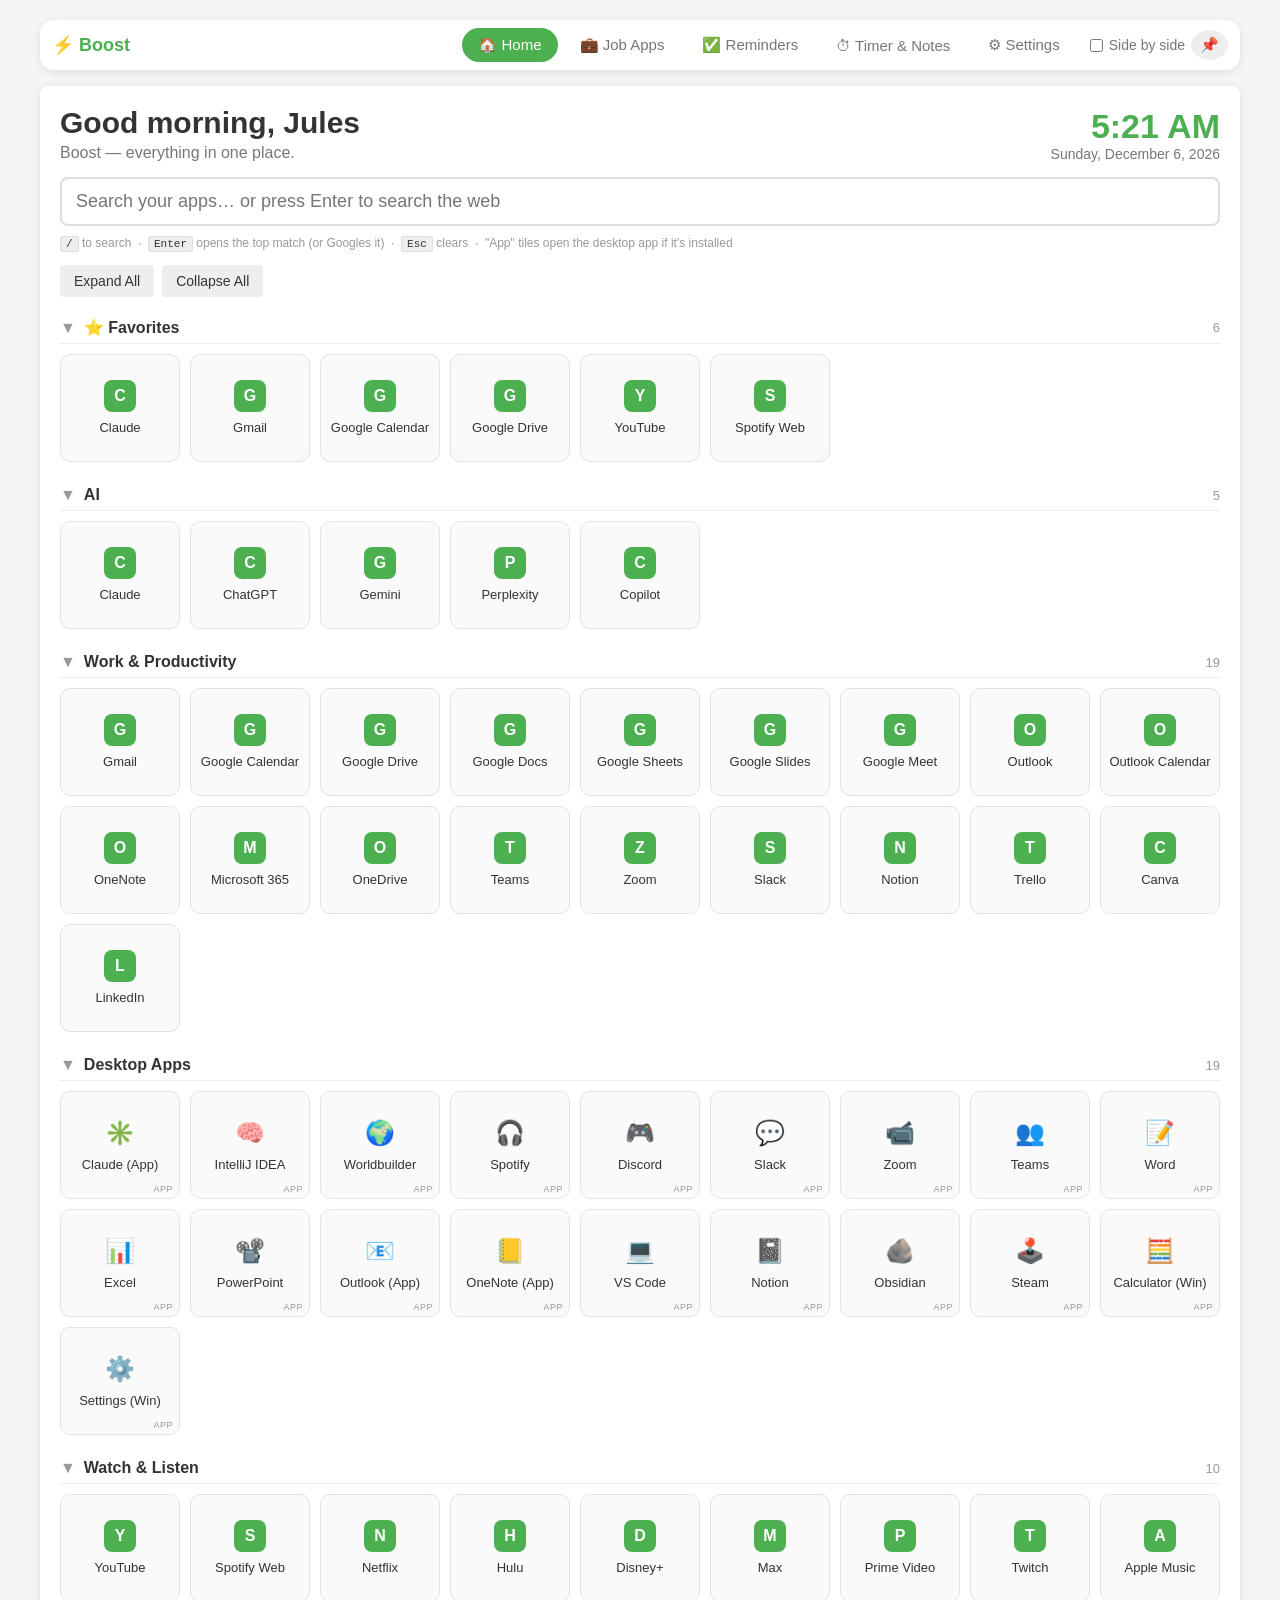
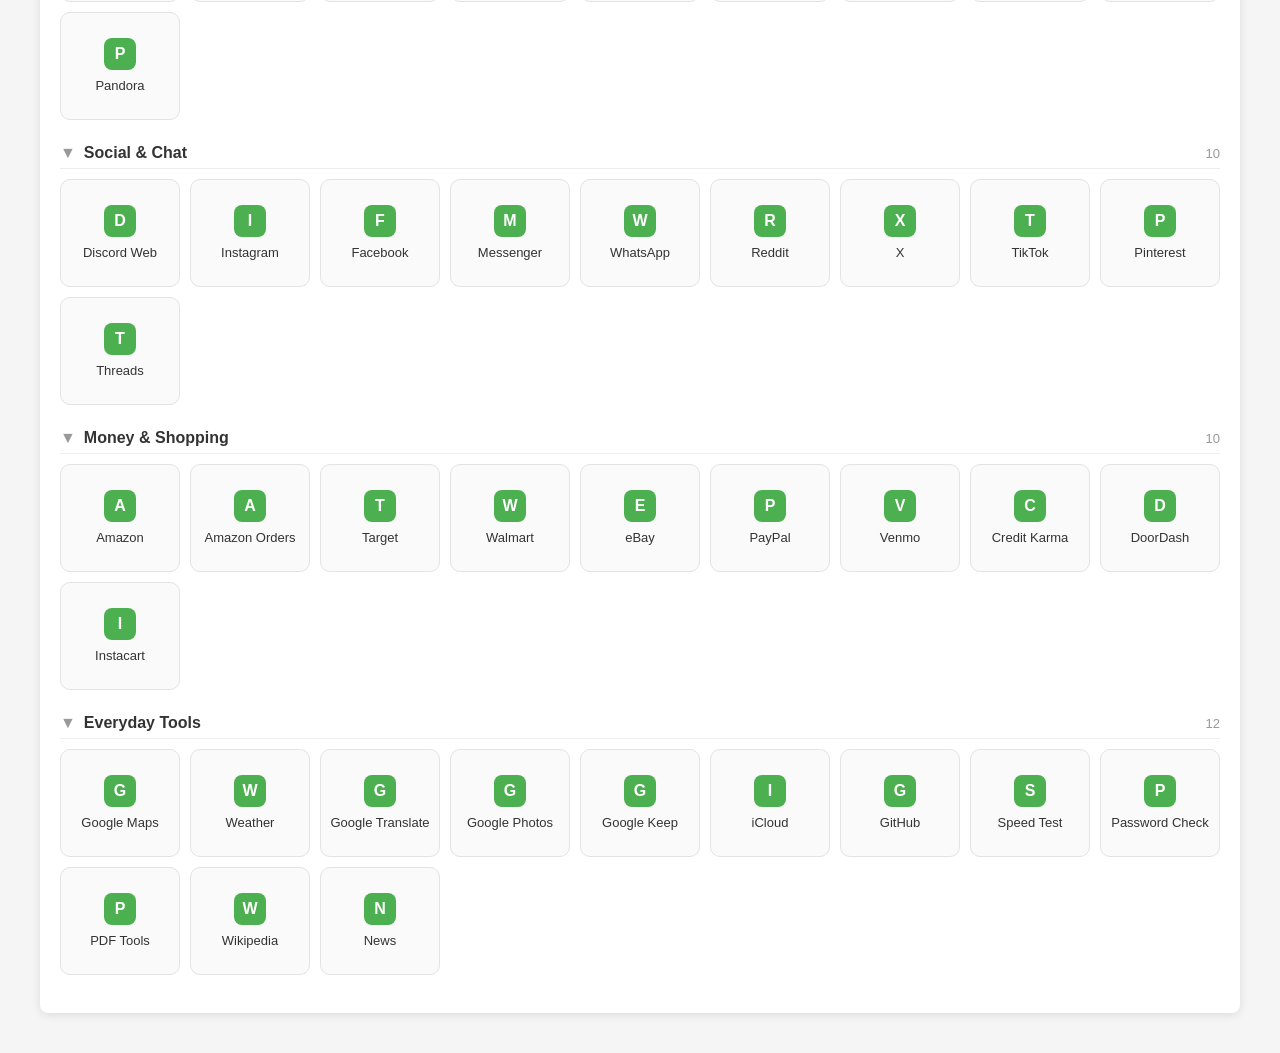
==== commit 6459132d: "taskbar pin" ====
--- a/boostindex.html
+++ b/boostindex.html
@@ -3,331 +3,347 @@
 <head>
     <meta charset="UTF-8">
     <meta name="viewport" content="width=device-width, initial-scale=1.0">
-    <title>Boost</title>
+    <title>Boost · Jules Hub</title>
+    <script>
+        // Apply the saved theme before the page draws, so there's no white flash in dark mode
+        (function () {
+            var t = 'system';
+            try { t = localStorage.getItem('boostTheme') || 'system'; } catch (e) {}
+            var dark = t === 'dark' || (t === 'system' && window.matchMedia && matchMedia('(prefers-color-scheme: dark)').matches);
+            document.documentElement.setAttribute('data-theme', dark ? 'dark' : 'light');
+        })();
+    </script>
     <style>
+        /* ===================== THEME ===================== */
+        :root, [data-theme="light"] {
+            --bg: #f5f5f5;
+            --card: #ffffff;
+            --text: #333333;
+            --heading: #333333;
+            --label: #555555;
+            --muted: #777777;
+            --faint: #999999;
+            --border: #dddddd;
+            --border-soft: #eeeeee;
+            --tile: #fafafa;
+            --tile-border: #e3e3e3;
+            --tile-hover: #ffffff;
+            --input: #ffffff;
+            --ghost: #eeeeee;
+            --ghost-hover: #dddddd;
+            --ghost-text: #333333;
+            --accent: #4CAF50;
+            --accent-hover: #45a049;
+            --shadow: 0 2px 10px rgba(0,0,0,0.1);
+            --shadow-hover: 0 4px 12px rgba(0,0,0,0.1);
+            --done-bg: #e8f5e8;
+            --item-bg: #fafafa;
+            --panel: #f8f8f8;
+            --kbd: #eeeeee;
+            --drop: #e8f5e9;
+            color-scheme: light;
+        }
+        [data-theme="dark"] {
+            --bg: #15171c;
+            --card: #1f2229;
+            --text: #e4e6ea;
+            --heading: #f2f3f5;
+            --label: #c4c8ce;
+            --muted: #a0a5ad;
+            --faint: #7f858e;
+            --border: #3a3f48;
+            --border-soft: #2c3038;
+            --tile: #262a32;
+            --tile-border: #333842;
+            --tile-hover: #2d323b;
+            --input: #171a1f;
+            --ghost: #2f343d;
+            --ghost-hover: #3a404a;
+            --ghost-text: #e4e6ea;
+            --accent: #4CAF50;
+            --accent-hover: #5cbf60;
+            --shadow: 0 2px 10px rgba(0,0,0,0.45);
+            --shadow-hover: 0 4px 14px rgba(0,0,0,0.5);
+            --done-bg: #1d3320;
+            --item-bg: #232730;
+            --panel: #232730;
+            --kbd: #2f343d;
+            --drop: #1d3320;
+            color-scheme: dark;
+        }
+
         body {
             font-family: Arial, sans-serif;
             max-width: 1200px;
             margin: 0 auto;
             padding: 20px;
-            background-color: #f5f5f5;
+            background-color: var(--bg);
+            color: var(--text);
+            transition: background-color .2s, color .2s;
         }
 
         .container {
-            background: white;
+            background: var(--card);
             padding: 20px;
             border-radius: 8px;
-            box-shadow: 0 2px 10px rgba(0,0,0,0.1);
+            box-shadow: var(--shadow);
             margin-bottom: 20px;
         }
 
         h1, h2 {
-            color: #333;
-            border-bottom: 2px solid #4CAF50;
+            color: var(--heading);
+            border-bottom: 2px solid var(--accent);
             padding-bottom: 10px;
         }
-
-        /* Time Tracker Styles */
-        .day-section {
-            margin-bottom: 20px;
-            border: 1px solid #ddd;
-            border-radius: 8px;
-            overflow: hidden;
-        }
-
-        .day-section.today {
-            border-color: #2196F3;
-            box-shadow: 0 0 10px rgba(33, 150, 243, 0.2);
-        }
-
-        .day-header {
+        h2 { margin-top: 0; }
+        code { background: var(--kbd); padding: 1px 4px; border-radius: 3px; }
+
+        /* ===================== PAGE NAV ===================== */
+        .page-nav {
             display: flex;
             align-items: center;
-            padding: 15px;
-            background: #f8f8f8;
-            border-bottom: 1px solid #ddd;
-            cursor: pointer;
-        }
-
-        .day-section.today .day-header {
-            background: #e3f2fd;
-        }
-
-        .day-header:hover {
-            background: #f0f0f0;
-        }
-
-        .day-section.today .day-header:hover {
-            background: #d4e9fc;
-        }
-
-        .expand-btn {
-            background-color: #4CAF50;
-            color: white;
-            border: none;
-            width: 30px;
-            height: 30px;
-            border-radius: 50%;
-            cursor: pointer;
+            gap: 6px;
+            margin-bottom: 16px;
+        }
+        .page-nav .brand { font-weight: bold; font-size: 18px; color: var(--accent); margin-right: auto; }
+        .page-tab {
+            background: transparent;
+            color: var(--muted);
+            margin: 0;
+            padding: 8px 16px;
+            font-size: 15px;
+            border-radius: 20px;
+        }
+        .page-tab:hover { background: var(--ghost); color: var(--text); }
+        .page-tab.active { background: var(--accent); color: #fff; }
+        .page[hidden] { display: none; }
+
+        /* ===================== HUB ===================== */
+        .hub-hero {
+            display: flex;
+            justify-content: space-between;
+            align-items: flex-end;
+            flex-wrap: wrap;
+            gap: 10px;
+            margin-bottom: 15px;
+        }
+        .hub-hero h1 { border: none; margin: 0; padding: 0; font-size: 30px; }
+        .hub-hero .sub { color: var(--muted); margin-top: 4px; }
+        .clock { font-size: 34px; font-weight: bold; color: var(--accent); text-align: right; font-variant-numeric: tabular-nums; }
+        .clock-date { color: var(--muted); text-align: right; font-size: 14px; }
+
+        .hub-search { margin-bottom: 10px; }
+        .hub-search input {
             font-size: 18px;
-            margin-right: 15px;
+            padding: 12px 14px;
+            border-radius: 8px;
+        }
+        .hub-hint { color: var(--faint); font-size: 12px; margin-bottom: 15px; }
+        .hub-hint kbd {
+            background: var(--kbd); border: 1px solid var(--border); border-radius: 3px;
+            padding: 1px 5px; font-size: 11px; color: var(--text);
+        }
+
+        .hub-toolbar {
+            display: flex;
+            flex-wrap: wrap;
+            gap: 8px;
+            margin-bottom: 15px;
+        }
+        .hub-toolbar button { font-size: 14px; padding: 8px 14px; margin: 0; }
+        .btn-ghost { background: var(--ghost); color: var(--ghost-text); }
+        .btn-ghost:hover { background: var(--ghost-hover); }
+        .btn-ghost.on { background: var(--accent); color: #fff; }
+
+        .hub-cat { margin-bottom: 18px; }
+        .hub-cat-header {
             display: flex;
             align-items: center;
-            justify-content: center;
-        }
-
-        .expand-btn:hover {
-            background-color: #45a049;
-        }
-
-        .expand-btn span {
-            display: inline-block;
-            transition: transform 0.3s;
-        }
-
-        .expand-btn.expanded span {
-            transform: rotate(45deg);
-        }
-
-        .day-name {
-            font-weight: bold;
-            font-size: 16px;
-            flex: 1;
-        }
-
-        .day-total {
-            font-weight: bold;
-            color: #2196F3;
-            font-size: 16px;
-        }
-
-        .day-content {
-            display: none;
-            padding: 15px;
-            background: #fafafa;
-        }
-
-        .day-content.show {
-            display: block;
-        }
-
-        .shift-container {
-            background: white;
-            border: 1px solid #e0e0e0;
-            border-radius: 6px;
-            padding: 15px;
-            margin-bottom: 15px;
-        }
-
-        .shift-header {
+            gap: 8px;
+            user-select: none;
+            padding: 6px 0;
+            border-bottom: 1px solid var(--border-soft);
+            margin-bottom: 10px;
+        }
+        #hub .hub-cat-header { cursor: pointer; }
+        .hub-cat-header h3 { margin: 0; font-size: 16px; color: var(--text); flex: 1; }
+        .hub-cat-header .count { color: var(--faint); font-size: 13px; }
+        .hub-cat-header .chev { transition: transform .2s; color: var(--faint); }
+        .hub-cat.collapsed .chev { transform: rotate(-90deg); }
+        .hub-cat.collapsed .hub-grid { display: none; }
+
+        .hub-grid {
             display: grid;
-            grid-template-columns: auto 1fr 1fr auto auto;
-            gap: 15px;
-            align-items: center;
-            margin-bottom: 10px;
-        }
-
-        .shift-label {
-            font-weight: bold;
-            color: #555;
-        }
-
-        .time-input-group {
+            grid-template-columns: repeat(auto-fill, minmax(120px, 1fr));
+            gap: 10px;
+        }
+        .tile {
+            position: relative;
             display: flex;
             flex-direction: column;
-            gap: 5px;
-        }
-
-        .time-input-group label {
-            font-size: 12px;
-            color: #666;
-        }
-
-        .time-input {
-            padding: 8px;
-            border: 1px solid #ddd;
-            border-radius: 4px;
-            font-size: 14px;
-        }
-
-        .time-select {
-            padding: 4px;
-            border: 1px solid #ddd;
-            border-radius: 4px;
-            font-size: 12px;
-            background: #f8f8f8;
-        }
-
-        .break-toggle-btn {
-            background-color: #2196F3;
-            color: white;
-            border: none;
-            padding: 8px 12px;
-            border-radius: 4px;
-            cursor: pointer;
-            font-size: 14px;
-        }
-
-        .break-toggle-btn:hover {
-            background-color: #1976D2;
-        }
-
-        .shift-total {
-            font-weight: bold;
-            color: #4CAF50;
-        }
-
-        .breaks-section {
-            display: none;
-            margin-top: 15px;
-            padding: 15px;
-            background: #f5f5f5;
-            border-radius: 4px;
-        }
-
-        .breaks-section.show {
-            display: block;
-        }
-
-        .break-row {
+            align-items: center;
+            justify-content: center;
+            gap: 8px;
+            padding: 14px 8px;
+            border: 1px solid var(--tile-border);
+            border-radius: 10px;
+            background: var(--tile);
+            text-decoration: none;
+            color: var(--text);
+            font-size: 13px;
+            text-align: center;
+            transition: transform .12s, box-shadow .12s, border-color .12s;
+            min-height: 78px;
+        }
+        a.tile:hover {
+            transform: translateY(-2px);
+            box-shadow: var(--shadow-hover);
+            border-color: var(--accent);
+            background: var(--tile-hover);
+        }
+        .tile.hidden { display: none; }
+        .ico {
+            width: 32px; height: 32px;
+            display: flex; align-items: center; justify-content: center;
+            font-size: 24px;
+        }
+        .ico img { width: 32px; height: 32px; border-radius: 6px; object-fit: contain; }
+        .ico .letter {
+            width: 32px; height: 32px; border-radius: 8px;
+            background: var(--accent); color: #fff; font-weight: bold;
+            display: flex; align-items: center; justify-content: center; font-size: 16px;
+        }
+        .tile .name { line-height: 1.2; word-break: break-word; }
+        .tile .badge-app {
+            position: absolute; bottom: 4px; right: 6px;
+            font-size: 9px; color: var(--faint); text-transform: uppercase; letter-spacing: .5px;
+        }
+        .no-results { color: var(--faint); padding: 10px 0; display: none; }
+
+        /* ===================== SETTINGS ===================== */
+        .settings-hint { color: var(--muted); font-size: 14px; margin: -4px 0 15px; }
+
+        .seg { display: inline-flex; background: var(--ghost); border-radius: 8px; padding: 3px; flex-wrap: wrap; }
+        .seg button {
+            margin: 0; background: transparent; color: var(--ghost-text);
+            font-size: 14px; padding: 8px 14px; border-radius: 6px;
+        }
+        .seg button:hover { background: var(--ghost-hover); }
+        .seg button.active { background: var(--accent); color: #fff; }
+
+        .link-form .row {
             display: grid;
-            grid-template-columns: auto 150px 1fr 1fr;
+            grid-template-columns: 1fr 2fr 1fr;
             gap: 10px;
-            align-items: center;
-            margin-bottom: 10px;
-        }
-
-        .break-checkbox {
-            width: 20px;
-            height: 20px;
-            cursor: pointer;
-        }
-
-        .break-label {
-            font-weight: 500;
-            color: #555;
-        }
-
-        .break-times {
-            display: none;
+        }
+        .icon-picker {
+            margin-top: 14px;
+            display: grid;
+            grid-template-columns: 1fr 90px;
+            gap: 14px;
+            align-items: start;
+        }
+        .icon-inputs > * { margin-top: 10px; }
+        .icon-inputs .hidden { display: none; }
+        .icon-preview {
+            display: flex; flex-direction: column; align-items: center; gap: 6px;
+            padding: 10px; border: 1px dashed var(--border); border-radius: 10px;
+            font-size: 11px; color: var(--faint);
+        }
+        .icon-preview .ico, .icon-preview .ico img, .icon-preview .ico .letter { width: 48px; height: 48px; font-size: 36px; }
+        .icon-preview .ico .letter { font-size: 22px; }
+        .form-help { font-size: 12px; color: var(--muted); margin-top: 10px; line-height: 1.5; }
+        .form-actions { margin-top: 14px; }
+
+        /* Editor */
+        .editor-toolbar { display: flex; gap: 8px; flex-wrap: wrap; margin-bottom: 15px; }
+        .editor-toolbar button { margin: 0; font-size: 14px; padding: 8px 14px; }
+        #editor .hub-grid {
+            min-height: 60px;
+            padding: 6px;
+            border-radius: 10px;
+            border: 2px dashed transparent;
+            transition: background .15s, border-color .15s;
+        }
+        #editor .hub-grid.drop-ok { border-color: var(--accent); background: var(--drop); }
+        #editor .hub-grid:empty::before {
+            content: 'Empty — drag tiles here';
+            color: var(--faint); font-size: 13px; align-self: center; padding: 14px 6px;
+        }
+        .edit-tile { cursor: grab; border-style: dashed; padding-top: 26px; }
+        .edit-tile:active { cursor: grabbing; }
+        .edit-tile.dragging { opacity: .35; }
+        .edit-tile .tile-actions {
+            position: absolute; top: 4px; right: 4px; display: flex; gap: 3px;
+        }
+        .edit-tile .tile-actions button, .cat-actions button {
+            width: 24px; height: 24px; padding: 0; margin: 0;
+            font-size: 12px; border-radius: 50%; line-height: 24px;
+            background: var(--ghost); color: var(--ghost-text);
+        }
+        .edit-tile .tile-actions button:hover, .cat-actions button:hover { background: var(--ghost-hover); }
+        .edit-tile .tile-actions .is-fav { background: #ff9800; color: #fff; }
+        .edit-tile .tile-actions .t-del:hover, .cat-actions .c-del:hover { background: #f44336; color: #fff; }
+        .cat-actions { display: flex; gap: 4px; }
+        .cat-actions button { border-radius: 6px; width: 28px; }
+        .cat-actions button:disabled { opacity: .3; cursor: default; }
+
+        .backup-row { display: flex; gap: 8px; flex-wrap: wrap; }
+        .backup-row button { margin: 0; font-size: 14px; }
+
+        /* ===================== WIDGETS ===================== */
+        .widgets {
+            display: grid;
             grid-template-columns: 1fr 1fr;
-            gap: 10px;
-            grid-column: 3 / 5;
-        }
-
-        .break-times.show {
-            display: grid;
-        }
-
-        .notes-section {
-            margin-top: 15px;
-            padding-top: 15px;
-            border-top: 1px solid #ddd;
-        }
-
-        .notes-header {
-            display: flex;
-            align-items: center;
-            gap: 10px;
-            margin-bottom: 8px;
-        }
-
-        .notes-checkbox {
-            width: 20px;
-            height: 20px;
-            cursor: pointer;
-        }
-
-        .notes-label {
-            font-weight: 500;
-            color: #555;
-            font-size: 14px;
-        }
-
-        .notes-textarea {
-            width: 100%;
-            padding: 8px;
-            border: 1px solid #ddd;
-            border-radius: 4px;
-            font-size: 14px;
-            resize: vertical;
-            font-family: Arial, sans-serif;
-            box-sizing: border-box;
-            display: none;
-        }
-
-        .notes-textarea.show {
-            display: block;
-        }
-
-        .add-shift-btn {
-            background-color: #4CAF50;
-            color: white;
-            border: none;
-            padding: 10px 20px;
-            border-radius: 4px;
-            cursor: pointer;
-            font-size: 14px;
-            margin-top: 10px;
-        }
-
-        .add-shift-btn:hover {
-            background-color: #45a049;
-        }
-
-        .remove-shift-btn {
-            background-color: #f44336;
-            color: white;
-            border: none;
-            padding: 5px 10px;
-            border-radius: 4px;
-            cursor: pointer;
-            font-size: 12px;
-            margin-left: 10px;
-        }
-
-        .remove-shift-btn:hover {
-            background-color: #da190b;
-        }
-
-        .week-total {
-            background: #e8f5e8;
-            font-weight: bold;
-            font-size: 18px;
-            text-align: center;
-            padding: 15px;
-            border-radius: 4px;
-            margin-top: 10px;
-        }
-
-        /* Form Styles */
-        .form-group {
-            margin-bottom: 15px;
-        }
+            gap: 20px;
+            margin-bottom: 20px;
+        }
+        .widgets .container { margin-bottom: 0; }
+        .timer-display {
+            font-size: 56px; font-weight: bold; text-align: center;
+            font-variant-numeric: tabular-nums; color: var(--heading); margin: 10px 0;
+        }
+        .timer-mode { text-align: center; color: var(--muted); margin-bottom: 10px; }
+        .timer-btns { display: flex; justify-content: center; flex-wrap: wrap; gap: 8px; }
+        .timer-btns button { margin: 0; font-size: 14px; }
+        .timer-stats { text-align: center; color: var(--faint); font-size: 13px; margin-top: 10px; }
+        #scratchpad { min-height: 190px; resize: vertical; font-family: Arial, sans-serif; }
+        .saved-note { font-size: 12px; color: var(--faint); margin-top: 6px; height: 14px; }
+
+        @media (max-width: 760px) {
+            .widgets { grid-template-columns: 1fr; }
+            .link-form .row { grid-template-columns: 1fr; }
+            .clock, .clock-date { text-align: left; }
+        }
+
+        /* ===================== FORMS & LISTS ===================== */
+        .form-group { margin-bottom: 15px; }
 
         label {
             display: block;
             margin-bottom: 5px;
             font-weight: bold;
-            color: #555;
+            color: var(--label);
         }
 
         input, textarea, select {
             width: 100%;
             padding: 10px;
-            border: 2px solid #ddd;
+            border: 2px solid var(--border);
             border-radius: 4px;
             font-size: 14px;
             box-sizing: border-box;
+            background: var(--input);
+            color: var(--text);
         }
 
         input:focus, textarea:focus, select:focus {
-            border-color: #4CAF50;
+            border-color: var(--accent);
             outline: none;
         }
 
         button {
-            background-color: #4CAF50;
+            background-color: var(--accent);
             color: white;
             padding: 10px 20px;
             border: none;
@@ -337,486 +353,31 @@
             margin-right: 10px;
         }
 
-        button:hover {
-            background-color: #45a049;
-        }
-
-        .delete-btn {
-            background-color: #f44336;
-        }
-
-        .delete-btn:hover {
-            background-color: #da190b;
-        }
-
-        .edit-btn {
-            background-color: #4b21f3;
-        }
-
-        .edit-btn:hover {
-            background-color: #4b21f3;
-        }
-
-        .clear-btn {
-            background-color: #ff9800;
-        }
-
-        .clear-btn:hover {
-            background-color: #f57c00;
-        }
-
-        /* Header & Quick Links */
-        .app-header {
-            display: flex;
-            align-items: center;
-            justify-content: space-between;
-            flex-wrap: wrap;
-            gap: 10px;
-            margin-bottom: 10px;
-        }
-
-        .app-header h1 {
-            margin: 0;
-        }
-
-        /* Apps & Links Styles */
-        .link-grid {
-            display: grid;
-            grid-template-columns: repeat(auto-fill, minmax(180px, 1fr));
-            gap: 15px;
-        }
-
-        .link-card {
-            position: relative;
-        }
-
-        .quick-link {
-            display: flex;
-            align-items: center;
-            justify-content: center;
-            min-height: 90px;
-            padding: 15px;
-            border-radius: 8px;
-            color: white;
-            text-decoration: none;
-            font-size: 18px;
-            font-weight: bold;
-            text-align: center;
-            box-shadow: 0 2px 6px rgba(0,0,0,0.15);
-        }
-
-        .quick-link:hover {
-            opacity: 0.85;
-        }
-
-        .link-remove {
-            position: absolute;
-            top: 4px;
-            right: 4px;
-            background: rgba(0,0,0,0.25);
-            padding: 0 7px;
-            margin: 0;
-            font-size: 13px;
-            line-height: 20px;
-            border-radius: 50%;
-        }
-
-        .link-remove:hover {
-            background: #f44336;
-        }
-
-        .add-link {
-            display: flex;
-            gap: 10px;
-            flex-wrap: wrap;
-        }
-
-        .add-link input {
-            flex: 1;
-            min-width: 180px;
-        }
-
-        .add-link button {
-            margin-right: 0;
-        }
-
-        /* Main Tabs */
-        .main-tabs {
-            display: flex;
-            align-items: center;
-            flex-wrap: wrap;
-            gap: 5px;
-            margin-bottom: 20px;
-            border-bottom: 2px solid #4CAF50;
-        }
-
-        .main-tabs .tab {
-            margin-right: 0;
-            font-size: 15px;
-        }
-
-        .main-tabs .tab:not(.active) {
-            color: #333;
-        }
-
-        .main-tabs .tab:not(.active):hover {
-            background: #ccc;
-        }
-
-        .layout-toggle {
-            margin-left: auto;
-            display: flex;
-            align-items: center;
-            gap: 6px;
-            font-weight: normal;
-            font-size: 14px;
-            margin-bottom: 4px;
-            cursor: pointer;
-        }
-
-        .layout-toggle input {
-            width: auto;
-        }
-
-        .workspace.side-by-side {
-            display: grid;
-            grid-template-columns: 1fr 1fr;
-            gap: 20px;
-            align-items: start;
-        }
-
-        .workspace.side-by-side .tab-content {
-            display: block;
-        }
-
-        .workspace.side-by-side .focus-grid {
-            grid-template-columns: 1fr;
-        }
-
-        .focus-grid {
-            display: grid;
-            grid-template-columns: 1fr 1fr;
-            gap: 20px;
-            align-items: start;
-        }
-
-        .focus-grid .container {
-            margin-bottom: 0;
-        }
-
-        @media (max-width: 800px) {
-            .workspace.side-by-side,
-            .focus-grid {
-                grid-template-columns: 1fr;
-            }
-        }
-
-        .small-btn {
-            padding: 5px 10px;
-            font-size: 13px;
-            margin-right: 5px;
-        }
-
-        /* Applications Styles */
-        .form-row {
-            display: grid;
-            grid-template-columns: repeat(auto-fit, minmax(200px, 1fr));
-            gap: 0 15px;
-        }
-
-        .status-filters {
-            display: flex;
-            flex-wrap: wrap;
-            gap: 6px;
-            margin: 20px 0 15px;
-        }
-
-        .status-filter {
-            background: #eee;
-            color: #333;
-            font-size: 13px;
-            padding: 6px 12px;
-            margin-right: 0;
-            border-radius: 16px;
-        }
-
-        .status-filter:hover {
-            background: #ddd;
-        }
-
-        .status-filter.active {
-            background: #4CAF50;
-            color: white;
-        }
-
-        .application-item {
-            border: 1px solid #ddd;
-            border-left: 5px solid #9e9e9e;
+        button:hover { background-color: var(--accent-hover); }
+
+        .delete-btn { background-color: #f44336; }
+        .delete-btn:hover { background-color: #da190b; }
+
+        .edit-btn { background-color: #4b21f3; }
+        .edit-btn:hover { background-color: #3a14c9; }
+
+        .clear-btn { background-color: #ff9800; }
+        .clear-btn:hover { background-color: #f57c00; }
+
+        .reminder-item {
+            border: 1px solid var(--border);
             padding: 15px;
             margin-bottom: 10px;
             border-radius: 4px;
-            background: #f9f9f9;
-        }
-
-        .application-item.applied { border-left-color: #2196F3; }
-        .application-item.interviewing { border-left-color: #ff9800; }
-        .application-item.offer { border-left-color: #4CAF50; }
-        .application-item.rejected { border-left-color: #f44336; opacity: 0.75; }
-
-        .application-head {
-            display: flex;
-            align-items: center;
-            justify-content: space-between;
-            flex-wrap: wrap;
-            gap: 10px;
-        }
-
-        .application-head h4 {
-            margin: 0;
-            color: #333;
-        }
-
-        .application-head .position {
-            font-weight: normal;
-            color: #666;
-        }
-
-        .application-item p {
-            margin: 8px 0;
-            color: #666;
-        }
-
-        .status-select {
-            width: auto;
-            padding: 5px 8px;
-            font-size: 13px;
-        }
-
-        /* Reminder Steps & Drag */
-        .reminder-head {
-            display: flex;
-            align-items: center;
-            gap: 10px;
-            margin-bottom: 10px;
-        }
-
-        .reminder-head h4 {
-            margin: 0;
-            flex: 1;
-        }
-
-        .drag-handle {
-            cursor: grab;
-            color: #999;
-            font-size: 18px;
-            user-select: none;
-            padding: 0 4px;
-        }
-
-        .drag-handle:active {
-            cursor: grabbing;
-        }
-
-        .reminder-item.dragging {
-            opacity: 0.4;
-            border-style: dashed;
-        }
-
-        .step-progress {
-            font-size: 13px;
-            color: #4CAF50;
-            font-weight: bold;
-        }
-
-        .steps {
-            margin: 10px 0;
-        }
-
-        .step-item {
-            display: flex;
-            align-items: center;
-            gap: 8px;
-            padding: 6px 8px;
-            border-radius: 4px;
-            background: white;
-            border: 1px solid #eee;
-            margin-bottom: 5px;
-        }
-
-        .step-item input[type="checkbox"] {
-            width: auto;
-            margin: 0;
-        }
-
-        .step-item span {
-            flex: 1;
-        }
-
-        .step-item.completed span {
-            text-decoration: line-through;
-            color: #999;
-        }
-
-        .step-delete {
-            background: none;
-            color: #999;
-            padding: 0 6px;
-            margin: 0;
-            font-size: 14px;
-        }
-
-        .step-delete:hover {
-            background: none;
-            color: #f44336;
-        }
-
-        .add-step {
-            display: flex;
-            gap: 8px;
-            margin-bottom: 10px;
-        }
-
-        .add-step input {
-            padding: 6px 8px;
-            font-size: 13px;
-        }
-
-        .add-step button {
-            white-space: nowrap;
-        }
-
-        /* Timer Styles */
-        .timer-display {
-            font-size: 64px;
-            font-weight: bold;
-            text-align: center;
-            font-family: 'Courier New', monospace;
-            color: #333;
-            margin: 10px 0;
-        }
-
-        .timer-display.done {
-            color: #f44336;
-        }
-
-        .timer-label {
-            text-align: center;
-            color: #666;
-            margin-bottom: 15px;
-        }
-
-        .timer-presets,
-        .timer-controls {
-            display: flex;
-            justify-content: center;
-            flex-wrap: wrap;
-            gap: 8px;
-            margin-bottom: 15px;
-        }
-
-        .timer-presets button,
-        .timer-controls button {
-            margin-right: 0;
-        }
-
-        .preset-btn {
-            background: #eee;
-            color: #333;
-            font-size: 14px;
-        }
-
-        .preset-btn:hover {
-            background: #ddd;
-        }
-
-        .preset-btn.active {
-            background: #2196F3;
-            color: white;
-        }
-
-        .timer-settings {
-            border-top: 1px solid #ddd;
-            padding-top: 15px;
-        }
-
-        .timer-settings h4 {
-            margin: 0 0 10px 0;
-            color: #555;
-        }
-
-        .timer-settings-grid {
-            display: grid;
-            grid-template-columns: repeat(3, 1fr);
-            gap: 10px;
-            margin-bottom: 10px;
-        }
-
-        .timer-settings label {
-            font-size: 13px;
-            font-weight: normal;
-        }
-
-        .timer-settings input {
-            padding: 6px 8px;
-        }
-
-        .custom-time {
-            display: flex;
-            align-items: flex-end;
-            gap: 8px;
-        }
-
-        .custom-time > div {
-            flex: 1;
-        }
-
-        .custom-time button {
-            margin-right: 0;
-        }
-
-        /* Scratchpad Styles */
-        .scratchpad {
-            min-height: 300px;
-            font-family: Arial, sans-serif;
-            resize: vertical;
-        }
-
-        .scratchpad-status {
-            font-size: 12px;
-            color: #999;
-            margin: 6px 0 10px;
-        }
-
-        /* Reminders & Todo Styles */
-        .reminder-item {
-            border: 1px solid #ddd;
-            padding: 15px;
-            margin-bottom: 10px;
-            border-radius: 4px;
-            background: #f9f9f9;
-        }
-
-        .reminder-item.high {
-            border-left: 5px solid #f44336;
-        }
-
-        .reminder-item.medium {
-            border-left: 5px solid #ff9800;
-        }
-
-        .reminder-item.low {
-            border-left: 5px solid #4CAF50;
-        }
-
-        .reminder-item h4 {
-            margin: 0 0 10px 0;
-            color: #333;
-        }
-
-        .reminder-item p {
-            margin: 5px 0;
-            color: #666;
-        }
+            background: var(--item-bg);
+        }
+
+        .reminder-item.high { border-left: 5px solid #f44336; }
+        .reminder-item.medium { border-left: 5px solid #ff9800; }
+        .reminder-item.low { border-left: 5px solid #4CAF50; }
+
+        .reminder-item h4 { margin: 0 0 10px 0; color: var(--heading); }
+        .reminder-item p { margin: 5px 0; color: var(--muted); }
 
         .priority-badge {
             display: inline-block;
@@ -827,81 +388,185 @@
             color: white;
         }
 
-        .priority-badge.high {
-            background-color: #f44336;
-        }
-
-        .priority-badge.medium {
-            background-color: #ff9800;
-        }
-
-        .priority-badge.low {
-            background-color: #4CAF50;
-        }
-
-        .tabs {
-            display: flex;
-            margin-bottom: 20px;
-        }
-
-        .tab {
-            padding: 10px 20px;
-            background: #ddd;
-            border: none;
-            cursor: pointer;
-            margin-right: 5px;
-            border-radius: 4px 4px 0 0;
-        }
-
-        .tab.active {
-            background: #4CAF50;
-            color: white;
-        }
-
-        .tab-content {
-            display: none;
-        }
-
-        .tab-content.active {
-            display: block;
+        .priority-badge.high { background-color: #f44336; }
+        .priority-badge.medium { background-color: #ff9800; }
+        .priority-badge.low { background-color: #4CAF50; }
+
+        .small-btn { font-size: 13px; padding: 6px 12px; margin-right: 6px; }
+
+        /* ===================== REMINDER STEPS & DRAG ===================== */
+        .reminder-head { display: flex; align-items: center; gap: 10px; margin-bottom: 10px; }
+        .reminder-head h4 { margin: 0; flex: 1; }
+        .drag-handle { cursor: grab; color: var(--faint); font-size: 18px; user-select: none; padding: 0 2px; }
+        .drag-handle:active { cursor: grabbing; }
+        .reminder-item.dragging { opacity: .35; border-style: dashed; }
+        .step-progress { font-size: 13px; font-weight: bold; color: var(--accent); white-space: nowrap; }
+        .steps { margin: 10px 0; }
+        .step-item {
+            display: flex; align-items: center; gap: 8px;
+            padding: 6px 8px; margin-bottom: 5px;
+            border: 1px solid var(--border-soft); border-radius: 4px; background: var(--card);
+        }
+        .step-item input[type="checkbox"] { width: auto; margin: 0; }
+        .step-item span { flex: 1; }
+        label.step-item { font-weight: normal; color: var(--text); cursor: pointer; }
+        .step-item.completed span { text-decoration: line-through; color: var(--faint); }
+        .step-del { background: none; color: var(--faint); padding: 0 6px; margin: 0; font-size: 14px; }
+        .step-del:hover { background: none; color: #f44336; }
+        .add-step { display: flex; gap: 8px; }
+        .add-step input { padding: 6px 8px; font-size: 13px; }
+        .add-step button { margin: 0; white-space: nowrap; }
+        .list-hint { color: var(--faint); font-size: 13px; margin: 20px 0 10px; }
+
+        /* ===================== TIMER LENGTHS ===================== */
+        .timer-settings { border-top: 1px solid var(--border-soft); margin-top: 15px; padding-top: 12px; }
+        .timer-settings summary { cursor: pointer; color: var(--muted); font-size: 14px; }
+        .timer-lengths { display: grid; grid-template-columns: repeat(3, 1fr); gap: 10px; margin-top: 10px; }
+        .timer-lengths label, .custom-time label { font-size: 12px; font-weight: normal; color: var(--muted); }
+        .timer-lengths input, .custom-time input { padding: 6px 8px; }
+        .custom-time { display: flex; align-items: flex-end; gap: 8px; margin-top: 10px; }
+        .custom-time > div { flex: 1; }
+        .custom-time button { margin: 0; font-size: 14px; padding: 8px 14px; }
+
+        /* ===================== JOB APPLICATIONS ===================== */
+        .form-row { display: grid; grid-template-columns: repeat(auto-fit, minmax(200px, 1fr)); gap: 0 15px; }
+        .status-filters { display: flex; flex-wrap: wrap; gap: 6px; margin: 20px 0 15px; }
+        .status-filters button { margin: 0; font-size: 13px; padding: 6px 12px; border-radius: 16px; }
+        .job-item {
+            border: 1px solid var(--border);
+            border-left: 5px solid #9e9e9e;
+            border-radius: 4px;
+            padding: 15px;
+            margin-bottom: 10px;
+            background: var(--item-bg);
+        }
+        .job-item.applied { border-left-color: #2196F3; }
+        .job-item.interviewing { border-left-color: #ff9800; }
+        .job-item.offer { border-left-color: #4CAF50; }
+        .job-item.rejected { border-left-color: #f44336; opacity: .75; }
+        .job-head { display: flex; align-items: center; justify-content: space-between; flex-wrap: wrap; gap: 10px; }
+        .job-head h4 { margin: 0; color: var(--heading); }
+        .job-head .position { font-weight: normal; color: var(--muted); }
+        .job-item p { margin: 8px 0; color: var(--muted); }
+        .job-item a { color: var(--accent); word-break: break-all; }
+        .status-select { width: auto; padding: 5px 8px; font-size: 13px; }
+
+        /* ===================== SIDE BY SIDE ===================== */
+        .side-toggle {
+            display: flex; align-items: center; gap: 6px;
+            margin: 0 0 0 8px; font-weight: normal; font-size: 14px; color: var(--muted); cursor: pointer;
+        }
+        .side-toggle input { width: auto; margin: 0; }
+        .workspace.side-by-side { display: grid; grid-template-columns: 1fr 1fr; gap: 20px; align-items: start; }
+        .workspace.side-by-side > .page { min-width: 0; }
+        .workspace.side-by-side .widgets,
+        .workspace.side-by-side .link-form .row,
+        .workspace.side-by-side .icon-picker { grid-template-columns: 1fr; }
+        .workspace.side-by-side .hub-hero h1 { font-size: 24px; }
+        .workspace.side-by-side .clock { font-size: 26px; }
+        .nav-icon-btn {
+            background: transparent; color: var(--muted);
+            margin: 0; padding: 6px 9px; font-size: 15px; border-radius: 50%;
+        }
+        .nav-icon-btn:hover { background: var(--ghost); color: var(--text); }
+        .nav-icon-btn.on { background: var(--ghost); color: var(--text); }
+        .nav-icon-btn[hidden] { display: none; }
+        #pinNav:not(.on) { opacity: .45; }   /* faded pin = unpinned */
+
+        /* ===================== FLOATING HEADER ===================== */
+        .page-nav.pinned {
+            position: sticky;
+            top: 8px;
+            z-index: 100;
+            background: var(--card);
+            box-shadow: var(--shadow);
+            border-radius: 14px;
+            padding: 8px 12px;
+        }
+        html.nav-pinned { scroll-padding-top: 90px; }   /* "scroll to form" jumps land below the header */
+
+        @media (max-width: 760px) {
+            .page-nav { flex-wrap: wrap; }
+            .page-nav .brand { width: 100%; }
+            .workspace.side-by-side { grid-template-columns: 1fr; }
+            .timer-lengths { grid-template-columns: 1fr; }
         }
     </style>
 </head>
 <body>
-    <div class="app-header">
-        <h1>Boost</h1>
-    </div>
-
-    <div class="main-tabs">
-        <button class="tab" data-tab="applications" onclick="switchMainTab('applications')">Job Applications</button>
-        <button class="tab" data-tab="remindersTab" onclick="switchMainTab('remindersTab')">Reminders</button>
-        <button class="tab" data-tab="focusTab" onclick="switchMainTab('focusTab')">Timer &amp; Scratchpad</button>
-        <button class="tab" data-tab="linksTab" onclick="switchMainTab('linksTab')">Apps &amp; Links</button>
-        <label class="layout-toggle" title="Show Reminders next to the Timer &amp; Scratchpad">
-            <input type="checkbox" id="sideBySideToggle" onchange="setSideBySide(this.checked)">
-            Side by side
+
+    <nav class="page-nav">
+        <span class="brand">⚡ Boost</span>
+        <button class="page-tab" data-page="home" onclick="showPage('home')">🏠 Home</button>
+        <button class="page-tab" data-page="jobs" onclick="showPage('jobs')">💼 Job Apps</button>
+        <button class="page-tab" data-page="reminders" onclick="showPage('reminders')">✅ Reminders</button>
+        <button class="page-tab" data-page="focus" onclick="showPage('focus')">⏱ Timer &amp; Notes</button>
+        <button class="page-tab" data-page="settings" onclick="showPage('settings')">⚙ Settings</button>
+        <label class="side-toggle" title="Show two tabs next to each other — the last two you open">
+            <input type="checkbox" id="sideBySide" onchange="setSideBySide(this.checked)"> Side by side
         </label>
-    </div>
-
-    <!-- Applications Tab -->
-    <div id="applications" class="tab-content">
+        <button class="nav-icon-btn" id="swapSides" onclick="swapSides()" title="Swap left and right" hidden>⇄</button>
+        <button class="nav-icon-btn" id="pinNav" onclick="setNavPinned(!lsGet('boostNavPinned', true))">📌</button>
+    </nav>
+
+    <div class="workspace" id="workspace">
+
+    <!-- ============================================================ -->
+    <!-- ========================= HOME PAGE ======================== -->
+    <!-- ============================================================ -->
+    <main class="page" id="page-home">
+
+        <div class="container">
+            <div class="hub-hero">
+                <div>
+                    <h1 id="greeting">Hey Jules</h1>
+                    <div class="sub">Boost — everything in one place.</div>
+                </div>
+                <div>
+                    <div class="clock" id="clock">--:--</div>
+                    <div class="clock-date" id="clockDate"></div>
+                </div>
+            </div>
+
+            <div class="hub-search">
+                <input type="text" id="hubSearch" placeholder="Search your apps… or press Enter to search the web" autocomplete="off">
+            </div>
+            <div class="hub-hint">
+                <kbd>/</kbd> to search &nbsp;·&nbsp; <kbd>Enter</kbd> opens the top match (or Googles it) &nbsp;·&nbsp; <kbd>Esc</kbd> clears
+                &nbsp;·&nbsp; "App" tiles open the desktop app if it's installed
+            </div>
+
+            <div class="hub-toolbar">
+                <button class="btn-ghost" onclick="setAllCollapsed(false)">Expand All</button>
+                <button class="btn-ghost" onclick="setAllCollapsed(true)">Collapse All</button>
+            </div>
+
+            <div id="hub"></div>
+            <div class="no-results" id="noResults">No apps match — press Enter to search the web.</div>
+        </div>
+    </main>
+
+    <!-- ============================================================ -->
+    <!-- ======================= JOB APPS PAGE ====================== -->
+    <!-- ============================================================ -->
+    <main class="page" id="page-jobs" hidden>
         <div class="container">
             <h2>Job Applications</h2>
-            <form id="applicationForm">
+            <form id="jobForm">
                 <div class="form-row">
                     <div class="form-group">
-                        <label for="appCompany">Company:</label>
-                        <input type="text" id="appCompany" required>
+                        <label for="jobCompany">Company:</label>
+                        <input type="text" id="jobCompany" required>
                     </div>
                     <div class="form-group">
-                        <label for="appPosition">Position:</label>
-                        <input type="text" id="appPosition" required>
+                        <label for="jobPosition">Position:</label>
+                        <input type="text" id="jobPosition" required>
                     </div>
                 </div>
                 <div class="form-row">
                     <div class="form-group">
-                        <label for="appStatus">Status:</label>
-                        <select id="appStatus">
+                        <label for="jobStatus">Status:</label>
+                        <select id="jobStatus">
                             <option value="wishlist">Wishlist</option>
                             <option value="applied" selected>Applied</option>
                             <option value="interviewing">Interviewing</option>
@@ -910,368 +575,1402 @@
                         </select>
                     </div>
                     <div class="form-group">
-                        <label for="appDate">Date Applied:</label>
-                        <input type="date" id="appDate">
+                        <label for="jobDate">Date Applied:</label>
+                        <input type="date" id="jobDate">
                     </div>
                     <div class="form-group">
-                        <label for="appLink">Job Posting Link:</label>
-                        <input type="url" id="appLink" placeholder="https://...">
+                        <label for="jobLink">Job Posting Link:</label>
+                        <input type="text" id="jobLink" placeholder="https://…">
                     </div>
                 </div>
                 <div class="form-group">
-                    <label for="appNotes">Notes:</label>
-                    <textarea id="appNotes" rows="2" placeholder="Contacts, salary, next steps..."></textarea>
+                    <label for="jobNotes">Notes:</label>
+                    <textarea id="jobNotes" rows="2" placeholder="Contacts, pay, next steps…"></textarea>
                 </div>
-                <button type="submit" id="appSubmitBtn">Add Application</button>
-                <button type="button" onclick="clearApplicationForm()">Clear Form</button>
+                <button type="submit" id="jobSubmit">Add Application</button>
+                <button type="button" class="btn-ghost" onclick="clearJobForm()">Clear Form</button>
             </form>
 
-            <div class="status-filters" id="statusFilters"></div>
-            <div id="applicationList"></div>
+            <div class="status-filters" id="jobFilters"></div>
+            <div id="jobList"></div>
         </div>
-    </div>
-
-    <div class="workspace" id="workspace">
-        <!-- Reminders Tab -->
-        <div id="remindersTab" class="tab-content">
+    </main>
+
+    <!-- ============================================================ -->
+    <!-- ====================== REMINDERS PAGE ====================== -->
+    <!-- ============================================================ -->
+    <main class="page" id="page-reminders" hidden>
+        <div class="container">
+            <h2>Reminders & Todo</h2>
+            <form id="reminderForm">
+                <div class="form-group">
+                    <label for="title">Title:</label>
+                    <input type="text" id="title" name="title" required>
+                </div>
+
+                <div class="form-group">
+                    <label for="description">Description:</label>
+                    <textarea id="description" name="description" rows="3" placeholder="Enter details..."></textarea>
+                </div>
+
+                <div class="form-group">
+                    <label for="stepInput">Checklist (optional):</label>
+                    <div id="stepDraft"></div>
+                    <div class="add-step">
+                        <input type="text" id="stepInput" placeholder="Add a step… (Enter to add)">
+                        <button type="button" class="btn-ghost small-btn" onclick="addDraftStep()">+ Add Step</button>
+                    </div>
+                </div>
+
+                <div class="form-group">
+                    <label for="priority">Priority:</label>
+                    <select id="priority" name="priority">
+                        <option value="low">Low</option>
+                        <option value="medium">Medium</option>
+                        <option value="high">High</option>
+                    </select>
+                </div>
+
+                <div class="form-group">
+                    <label for="dueDate">Due Date:</label>
+                    <input type="date" id="dueDate" name="dueDate">
+                </div>
+
+                <button type="submit" id="reminderSubmit">Add Reminder</button>
+                <button type="button" onclick="clearReminderForm()">Clear Form</button>
+            </form>
+
+            <div class="list-hint">Drag the ⋮⋮ handle to put reminders in any order.</div>
+            <div id="reminders"></div>
+            <button class="clear-btn" onclick="sortRemindersByPriority()">Sort by Priority</button>
+            <button class="delete-btn" onclick="clearAllReminders()">Delete All Reminders</button>
+        </div>
+    </main>
+
+    <!-- ============================================================ -->
+    <!-- ===================== TIMER & NOTES PAGE =================== -->
+    <!-- ============================================================ -->
+    <main class="page" id="page-focus" hidden>
+        <div class="widgets">
             <div class="container">
-                <h2>Reminders &amp; Todo</h2>
-                <form id="reminderForm">
-                    <div class="form-group">
-                        <label for="title">Title:</label>
-                        <input type="text" id="title" name="title" required>
+                <h2>Focus Timer</h2>
+                <div class="timer-mode" id="timerMode">Focus</div>
+                <div class="timer-display" id="timerDisplay">25:00</div>
+                <div class="timer-btns">
+                    <button id="timerStartBtn" onclick="toggleTimer()">Start</button>
+                    <button class="btn-ghost" onclick="resetTimer()">Reset</button>
+                    <button class="btn-ghost" id="modeBtn-focus" onclick="setTimerMode('focus')">Focus 25</button>
+                    <button class="btn-ghost" id="modeBtn-short" onclick="setTimerMode('short')">Break 5</button>
+                    <button class="btn-ghost" id="modeBtn-long" onclick="setTimerMode('long')">Long 15</button>
+                </div>
+                <div class="timer-stats" id="timerStats"></div>
+
+                <details class="timer-settings">
+                    <summary>Change timer lengths</summary>
+                    <div class="timer-lengths">
+                        <div>
+                            <label for="len-focus">Focus (min)</label>
+                            <input type="number" id="len-focus" min="1" max="600" onchange="setTimerLength('focus', this.value)">
+                        </div>
+                        <div>
+                            <label for="len-short">Break (min)</label>
+                            <input type="number" id="len-short" min="1" max="600" onchange="setTimerLength('short', this.value)">
+                        </div>
+                        <div>
+                            <label for="len-long">Long break (min)</label>
+                            <input type="number" id="len-long" min="1" max="600" onchange="setTimerLength('long', this.value)">
+                        </div>
                     </div>
-
-                    <div class="form-group">
-                        <label for="description">Description:</label>
-                        <textarea id="description" name="description" rows="3" placeholder="Enter details..."></textarea>
+                    <div class="custom-time">
+                        <div>
+                            <label for="customMin">One-off timer: minutes</label>
+                            <input type="number" id="customMin" min="0" max="600" placeholder="0">
+                        </div>
+                        <div>
+                            <label for="customSec">seconds</label>
+                            <input type="number" id="customSec" min="0" max="59" placeholder="0">
+                        </div>
+                        <button onclick="setCustomTimer()">Set</button>
                     </div>
-
-                    <div class="form-group">
-                        <label for="steps">Steps (one per line, optional):</label>
-                        <textarea id="steps" name="steps" rows="3" placeholder="Step 1&#10;Step 2"></textarea>
-                    </div>
-
-                    <div class="form-group">
-                        <label for="priority">Priority:</label>
-                        <select id="priority" name="priority">
-                            <option value="low">Low</option>
-                            <option value="medium">Medium</option>
-                            <option value="high">High</option>
-                        </select>
-                    </div>
-
-                    <div class="form-group">
-                        <label for="dueDate">Due Date:</label>
-                        <input type="date" id="dueDate" name="dueDate">
-                    </div>
-
-                    <button type="submit" id="reminderSubmitBtn">Add Reminder</button>
-                    <button type="button" onclick="clearReminderForm()">Clear Form</button>
-                </form>
-
-                <p style="color: #999; font-size: 13px; margin-top: 20px;">Drag the ⋮⋮ handle to reorder reminders.</p>
-                <div id="reminders"></div>
-                <button class="clear-btn" onclick="sortRemindersByPriority()">Sort by Priority</button>
-                <button class="delete-btn" onclick="clearAllReminders()">Delete All Reminders</button>
+                </details>
+            </div>
+
+            <div class="container">
+                <h2>Scratchpad</h2>
+                <textarea id="scratchpad" placeholder="Quick notes, phone numbers, ideas… saves automatically."></textarea>
+                <div class="saved-note" id="savedNote"></div>
             </div>
         </div>
-
-        <!-- Timer & Scratchpad Tab -->
-        <div id="focusTab" class="tab-content">
-            <div class="focus-grid">
-                <div class="container">
-                    <h2>Timer</h2>
-                    <div class="timer-display" id="timerDisplay">25:00</div>
-                    <div class="timer-label" id="timerLabel">Focus</div>
-                    <div class="timer-presets" id="timerPresets"></div>
-                    <div class="timer-controls">
-                        <button id="timerStartBtn" onclick="toggleTimer()">Start</button>
-                        <button class="clear-btn" onclick="resetTimer()">Reset</button>
+    </main>
+
+    <!-- ============================================================ -->
+    <!-- ======================= SETTINGS PAGE ====================== -->
+    <!-- ============================================================ -->
+    <main class="page" id="page-settings" hidden>
+
+        <!-- Appearance -->
+        <div class="container">
+            <h2>Appearance</h2>
+            <label>Theme</label>
+            <div class="seg" id="themeSeg">
+                <button data-theme-choice="light" onclick="setTheme('light')">☀ Light</button>
+                <button data-theme-choice="dark" onclick="setTheme('dark')">🌙 Dark</button>
+                <button data-theme-choice="system" onclick="setTheme('system')">💻 Match my computer</button>
+            </div>
+        </div>
+
+        <!-- Add / edit a link -->
+        <div class="container link-form" id="linkForm">
+            <h2 id="lfTitle">Add a Link</h2>
+            <div class="row">
+                <div>
+                    <label for="lfName">Name</label>
+                    <input type="text" id="lfName" placeholder="e.g. My Bank">
+                </div>
+                <div>
+                    <label for="lfUrl">Link</label>
+                    <input type="text" id="lfUrl" placeholder="https://… or an app link like spotify:">
+                </div>
+                <div>
+                    <label for="lfCat">Category</label>
+                    <input type="text" id="lfCat" list="catList" placeholder="Pick or type new">
+                    <datalist id="catList"></datalist>
+                </div>
+            </div>
+
+            <div class="icon-picker">
+                <div>
+                    <label>Icon</label>
+                    <div class="seg" id="iconSeg">
+                        <button data-icon-mode="auto" onclick="setIconMode('auto')">Auto</button>
+                        <button data-icon-mode="emoji" onclick="setIconMode('emoji')">Emoji</button>
+                        <button data-icon-mode="upload" onclick="setIconMode('upload')">Upload image</button>
+                        <button data-icon-mode="url" onclick="setIconMode('url')">Image link</button>
                     </div>
-                    <div class="timer-settings">
-                        <h4>Timer lengths (minutes)</h4>
-                        <div class="timer-settings-grid">
-                            <div>
-                                <label for="presetFocus">Focus</label>
-                                <input type="number" id="presetFocus" min="1" max="600" onchange="updatePreset('focus', this.value)">
-                            </div>
-                            <div>
-                                <label for="presetShort">Short Break</label>
-                                <input type="number" id="presetShort" min="1" max="600" onchange="updatePreset('short', this.value)">
-                            </div>
-                            <div>
-                                <label for="presetLong">Long Break</label>
-                                <input type="number" id="presetLong" min="1" max="600" onchange="updatePreset('long', this.value)">
-                            </div>
+                    <div class="icon-inputs">
+                        <div data-for="auto" class="form-help">Uses the website's own icon, or the first letter for app links.</div>
+                        <input data-for="emoji" type="text" id="lfEmoji" placeholder="Paste an emoji, e.g. 🌍" maxlength="8">
+                        <div data-for="upload">
+                            <input type="file" id="lfFile" accept="image/*,.ico,.svg">
+                            <div class="form-help">PNG, JPG, SVG, ICO or GIF. It's shrunk to a small square and saved inside Boost.</div>
                         </div>
-                        <div class="custom-time">
-                            <div>
-                                <label for="customMinutes">Custom minutes</label>
-                                <input type="number" id="customMinutes" min="0" max="600" placeholder="0">
-                            </div>
-                            <div>
-                                <label for="customSeconds">Seconds</label>
-                                <input type="number" id="customSeconds" min="0" max="59" placeholder="0">
-                            </div>
-                            <button onclick="setCustomTimer()">Set</button>
-                        </div>
+                        <input data-for="url" type="text" id="lfImgUrl" placeholder="https://…/icon.png">
                     </div>
                 </div>
-
-                <div class="container">
-                    <h2>Scratchpad</h2>
-                    <textarea id="scratchpad" class="scratchpad" placeholder="Jot anything down... it saves automatically."></textarea>
-                    <div class="scratchpad-status" id="scratchpadStatus"></div>
-                    <button class="small-btn" onclick="copyScratchpad()">Copy</button>
-                    <button class="small-btn delete-btn" onclick="clearScratchpad()">Clear</button>
+                <div class="icon-preview">
+                    <div id="iconPreview"></div>
+                    Preview
                 </div>
             </div>
+
+            <div class="form-actions">
+                <button onclick="saveLink()" id="lfSave">Save Link</button>
+                <button class="btn-ghost" onclick="resetLinkForm()" id="lfCancel">Clear</button>
+            </div>
+            <div class="form-help">
+                Website? Paste the address. Computer app? Use its app link (e.g. <code>spotify:</code>, <code>discord://</code>, <code>vscode://</code>, <code>steam://open/main</code>).
+            </div>
         </div>
+
+        <!-- Arrange -->
+        <div class="container">
+            <h2>Arrange Your Hub</h2>
+            <p class="settings-hint">
+                Drag tiles to move them — even into a different category. ▲▼ moves a whole category.
+                ★ adds a tile to Favorites (drag inside Favorites to reorder them). ✎ edits, ✕ deletes.
+            </p>
+            <div class="editor-toolbar">
+                <button class="btn-ghost" onclick="newCategory()">+ New Category</button>
+            </div>
+            <div id="editor"></div>
+        </div>
+
+        <!-- Backup -->
+        <div class="container">
+            <h2>Backup</h2>
+            <p class="settings-hint">Boost saves everything in this browser. Export a backup now and then so nothing gets lost.</p>
+            <div class="backup-row">
+                <button class="btn-ghost" onclick="exportLinks()">⬇ Export Backup</button>
+                <button class="btn-ghost" onclick="document.getElementById('importFile').click()">⬆ Import Backup</button>
+                <button class="btn-ghost" onclick="resetLinks()">↺ Reset Links to Defaults</button>
+                <input type="file" id="importFile" accept=".json" style="display:none" onchange="importLinks(event)">
+            </div>
+        </div>
+    </main>
     </div>
 
-    <!-- Apps & Links Tab -->
-    <div id="linksTab" class="tab-content">
-        <div class="container">
-            <h2>Apps &amp; Links</h2>
-            <div class="link-grid" id="linkGrid"></div>
-
-            <h4 style="margin: 25px 0 10px; color: #555;">Add a link</h4>
-            <form id="linkForm" class="add-link">
-                <input type="text" id="linkName" placeholder="Name (e.g. LinkedIn)" required>
-                <input type="url" id="linkUrl" placeholder="https://..." required>
-                <button type="submit">Add Link</button>
-            </form>
-        </div>
-    </div>
-
     <script>
-        // Initialize everything when page loads
+        // ===================== HUB DATA =====================
+        // url starting with http(s) = website (shows the site's icon)
+        // anything else (spotify:, discord://, ...) = desktop app link
+        const DEFAULT_LINKS = [
+            // AI
+            ['AI', 'Claude', 'https://claude.ai'],
+            ['AI', 'ChatGPT', 'https://chatgpt.com'],
+            ['AI', 'Gemini', 'https://gemini.google.com'],
+            ['AI', 'Perplexity', 'https://www.perplexity.ai'],
+            ['AI', 'Copilot', 'https://copilot.microsoft.com'],
+
+            // Work & Productivity
+            ['Work & Productivity', 'Gmail', 'https://mail.google.com'],
+            ['Work & Productivity', 'Google Calendar', 'https://calendar.google.com'],
+            ['Work & Productivity', 'Google Drive', 'https://drive.google.com'],
+            ['Work & Productivity', 'Google Docs', 'https://docs.google.com/document'],
+            ['Work & Productivity', 'Google Sheets', 'https://docs.google.com/spreadsheets'],
+            ['Work & Productivity', 'Google Slides', 'https://docs.google.com/presentation'],
+            ['Work & Productivity', 'Google Meet', 'https://meet.google.com'],
+            ['Work & Productivity', 'Outlook', 'https://outlook.live.com'],
+            ['Work & Productivity', 'Outlook Calendar', 'https://outlook.live.com/calendar/'],
+            ['Work & Productivity', 'OneNote', 'https://www.onenote.com/notebooks'],
+            ['Work & Productivity', 'Microsoft 365', 'https://www.office.com'],
+            ['Work & Productivity', 'OneDrive', 'https://onedrive.live.com'],
+            ['Work & Productivity', 'Teams', 'https://teams.microsoft.com'],
+            ['Work & Productivity', 'Zoom', 'https://zoom.us/signin'],
+            ['Work & Productivity', 'Slack', 'https://app.slack.com'],
+            ['Work & Productivity', 'Notion', 'https://www.notion.so'],
+            ['Work & Productivity', 'Trello', 'https://trello.com'],
+            ['Work & Productivity', 'Canva', 'https://www.canva.com'],
+            ['Work & Productivity', 'LinkedIn', 'https://www.linkedin.com'],
+
+            // Desktop Apps (open the installed program)
+            ['Desktop Apps', 'Claude (App)', 'claude://', '✳️'],
+            ['Desktop Apps', 'IntelliJ IDEA', 'intellij:', '🧠'],
+            ['Desktop Apps', 'Worldbuilder', 'worldbuilder:', '🌍'],
+            ['Desktop Apps', 'Spotify', 'spotify:', '🎧'],
+            ['Desktop Apps', 'Discord', 'discord://', '🎮'],
+            ['Desktop Apps', 'Slack', 'slack://open', '💬'],
+            ['Desktop Apps', 'Zoom', 'zoommtg://', '📹'],
+            ['Desktop Apps', 'Teams', 'msteams:', '👥'],
+            ['Desktop Apps', 'Word', 'ms-word:', '📝'],
+            ['Desktop Apps', 'Excel', 'ms-excel:', '📊'],
+            ['Desktop Apps', 'PowerPoint', 'ms-powerpoint:', '📽️'],
+            ['Desktop Apps', 'Outlook (App)', 'ms-outlook:', '📧'],
+            ['Desktop Apps', 'OneNote (App)', 'onenote:', '📒'],
+            ['Desktop Apps', 'VS Code', 'vscode://', '💻'],
+            ['Desktop Apps', 'Notion', 'notion://', '📓'],
+            ['Desktop Apps', 'Obsidian', 'obsidian://', '🪨'],
+            ['Desktop Apps', 'Steam', 'steam://open/main', '🕹️'],
+            ['Desktop Apps', 'Calculator (Win)', 'calculator:', '🧮'],
+            ['Desktop Apps', 'Settings (Win)', 'ms-settings:', '⚙️'],
+
+            // Watch & Listen
+            ['Watch & Listen', 'YouTube', 'https://www.youtube.com'],
+            ['Watch & Listen', 'Spotify Web', 'https://open.spotify.com'],
+            ['Watch & Listen', 'Netflix', 'https://www.netflix.com'],
+            ['Watch & Listen', 'Hulu', 'https://www.hulu.com'],
+            ['Watch & Listen', 'Disney+', 'https://www.disneyplus.com'],
+            ['Watch & Listen', 'Max', 'https://www.max.com'],
+            ['Watch & Listen', 'Prime Video', 'https://www.primevideo.com'],
+            ['Watch & Listen', 'Twitch', 'https://www.twitch.tv'],
+            ['Watch & Listen', 'Apple Music', 'https://music.apple.com'],
+            ['Watch & Listen', 'Pandora', 'https://www.pandora.com'],
+
+            // Social & Chat
+            ['Social & Chat', 'Discord Web', 'https://discord.com/app'],
+            ['Social & Chat', 'Instagram', 'https://www.instagram.com'],
+            ['Social & Chat', 'Facebook', 'https://www.facebook.com'],
+            ['Social & Chat', 'Messenger', 'https://www.messenger.com'],
+            ['Social & Chat', 'WhatsApp', 'https://web.whatsapp.com'],
+            ['Social & Chat', 'Reddit', 'https://www.reddit.com'],
+            ['Social & Chat', 'X', 'https://x.com'],
+            ['Social & Chat', 'TikTok', 'https://www.tiktok.com'],
+            ['Social & Chat', 'Pinterest', 'https://www.pinterest.com'],
+            ['Social & Chat', 'Threads', 'https://www.threads.net'],
+
+            // Money & Shopping
+            ['Money & Shopping', 'Amazon', 'https://www.amazon.com'],
+            ['Money & Shopping', 'Amazon Orders', 'https://www.amazon.com/gp/css/order-history'],
+            ['Money & Shopping', 'Target', 'https://www.target.com'],
+            ['Money & Shopping', 'Walmart', 'https://www.walmart.com'],
+            ['Money & Shopping', 'eBay', 'https://www.ebay.com'],
+            ['Money & Shopping', 'PayPal', 'https://www.paypal.com'],
+            ['Money & Shopping', 'Venmo', 'https://venmo.com'],
+            ['Money & Shopping', 'Credit Karma', 'https://www.creditkarma.com'],
+            ['Money & Shopping', 'DoorDash', 'https://www.doordash.com'],
+            ['Money & Shopping', 'Instacart', 'https://www.instacart.com'],
+
+            // Everyday Tools
+            ['Everyday Tools', 'Google Maps', 'https://maps.google.com'],
+            ['Everyday Tools', 'Weather', 'https://weather.com'],
+            ['Everyday Tools', 'Google Translate', 'https://translate.google.com'],
+            ['Everyday Tools', 'Google Photos', 'https://photos.google.com'],
+            ['Everyday Tools', 'Google Keep', 'https://keep.google.com'],
+            ['Everyday Tools', 'iCloud', 'https://www.icloud.com'],
+            ['Everyday Tools', 'GitHub', 'https://github.com'],
+            ['Everyday Tools', 'Speed Test', 'https://fast.com'],
+            ['Everyday Tools', 'Password Check', 'https://haveibeenpwned.com'],
+            ['Everyday Tools', 'PDF Tools', 'https://www.ilovepdf.com'],
+            ['Everyday Tools', 'Wikipedia', 'https://www.wikipedia.org'],
+            ['Everyday Tools', 'News', 'https://news.google.com'],
+        ];
+
+        // Links added in later versions get merged into an existing saved hub (skipped if you already have that link)
+        const DEFAULTS_VERSION = 3;
+        const ADDED_IN = {
+            2: [
+                ['Desktop Apps', 'Claude (App)', 'claude://', '✳️'],
+                ['Desktop Apps', 'IntelliJ IDEA', 'intellij:', '🧠'],
+                ['Desktop Apps', 'Worldbuilder', 'worldbuilder:', '🌍'],
+            ],
+            3: [
+                ['Work & Productivity', 'Outlook Calendar', 'https://outlook.live.com/calendar/'],
+                ['Work & Productivity', 'OneNote', 'https://www.onenote.com/notebooks'],
+                ['Desktop Apps', 'Outlook (App)', 'ms-outlook:', '📧'],
+                ['Desktop Apps', 'OneNote (App)', 'onenote:', '📒'],
+            ],
+        };
+
+        const PINNED_BY_DEFAULT = ['Claude', 'Gmail', 'Google Calendar', 'Google Drive', 'YouTube', 'Spotify Web'];
+        const FAV = '⭐ Favorites';
+        const CAT_ORDER = ['AI', 'Work & Productivity', 'Desktop Apps', 'Watch & Listen', 'Social & Chat', 'Money & Shopping', 'Everyday Tools'];
+
+        // ===================== STORAGE =====================
+        function lsGet(key, fallback) {
+            try {
+                const v = localStorage.getItem(key);
+                return v === null ? fallback : JSON.parse(v);
+            } catch (e) { return fallback; }
+        }
+        function lsSet(key, value) {
+            try {
+                localStorage.setItem(key, JSON.stringify(value));
+                return true;
+            } catch (e) {
+                alert('Boost couldn\'t save — browser storage may be full. Big custom icons take the most space.');
+                return false;
+            }
+        }
+
+        function makeDefaults() {
+            return DEFAULT_LINKS.map(([cat, name, url, icon], i) => ({
+                id: 'd' + i, cat, name, url, icon: icon || '', iconImg: ''
+            }));
+        }
+        function defaultFavs(links) {
+            return links.filter(l => PINNED_BY_DEFAULT.includes(l.name) && isWeb(l.url)).map(l => l.id);
+        }
+        function normUrl(u) { return String(u || '').toLowerCase().replace(/[:/]+$/, ''); }
+
+        function migrate() {
+            let links = lsGet('boostLinks', null);
+            if (!Array.isArray(links)) {
+                links = makeDefaults();
+                lsSet('boostLinks', links);
+                lsSet('boostFavs', defaultFavs(links));
+                lsSet('boostDefaultsVersion', DEFAULTS_VERSION);
+                return;
+            }
+            // v1 kept favourites as link.pinned
+            if (!Array.isArray(lsGet('boostFavs', null))) {
+                lsSet('boostFavs', links.filter(l => l.pinned).map(l => l.id));
+            }
+            const version = lsGet('boostDefaultsVersion', 1);
+            if (version < DEFAULTS_VERSION) {
+                const have = new Set(links.map(l => normUrl(l.url)));
+                for (let v = version + 1; v <= DEFAULTS_VERSION; v++) {
+                    (ADDED_IN[v] || []).forEach(([cat, name, url, icon], i) => {
+                        if (!have.has(normUrl(url))) links.push({ id: `v${v}_${i}`, cat, name, url, icon: icon || '', iconImg: '' });
+                    });
+                }
+                lsSet('boostLinks', links);
+                lsSet('boostDefaultsVersion', DEFAULTS_VERSION);
+            }
+        }
+
+        function getLinks() {
+            const saved = lsGet('boostLinks', null);
+            return Array.isArray(saved) ? saved : makeDefaults();
+        }
+        function saveLinks(links) { return lsSet('boostLinks', links); }
+
+        function getFavs() {
+            const ids = new Set(getLinks().map(l => l.id));
+            return lsGet('boostFavs', []).filter(id => ids.has(id));
+        }
+        function saveFavs(favs) { lsSet('boostFavs', favs); }
+
+        // All categories in display order, including empty ones you created
+        function getCats(links) {
+            links = links || getLinks();
+            const order = lsGet('boostCatOrder', CAT_ORDER).slice();
+            links.forEach(l => { if (!order.includes(l.cat)) order.push(l.cat); });
+            return order;
+        }
+        function saveCats(order) { lsSet('boostCatOrder', order); }
+
+        function getCollapsed() { return lsGet('boostCollapsed', {}); }
+        function saveCollapsed(c) { lsSet('boostCollapsed', c); }
+
+        // ===================== RENDER HELPERS =====================
+        function esc(s) {
+            return String(s ?? '').replace(/[&<>"']/g, c => ({ '&': '&amp;', '<': '&lt;', '>': '&gt;', '"': '&quot;', "'": '&#39;' }[c]));
+        }
+        function isWeb(url) { return /^https?:\/\//i.test(url); }
+        function isSafeImg(src) { return /^(https?:\/\/|data:image\/)/i.test(src || ''); }
+
+        function iconHTML(link) {
+            const letter = esc((link.name || '?').trim().charAt(0).toUpperCase() || '?');
+            const fallback = `onerror="this.outerHTML='<div class=&quot;letter&quot;>${letter}</div>'"`;
+            if (link.iconImg && isSafeImg(link.iconImg)) {
+                return `<div class="ico"><img src="${esc(link.iconImg)}" alt="" draggable="false" ${fallback}></div>`;
+            }
+            if (link.icon) return `<div class="ico">${esc(link.icon)}</div>`;
+            if (isWeb(link.url)) {
+                let host = '';
+                try { host = new URL(link.url).hostname; } catch (e) {}
+                return `<div class="ico"><img src="https://www.google.com/s2/favicons?domain=${esc(host)}&sz=64" alt="" draggable="false" ${fallback}></div>`;
+            }
+            return `<div class="ico"><div class="letter">${letter}</div></div>`;
+        }
+
+        // ===================== HOME HUB =====================
+        function tileHTML(link) {
+            const web = isWeb(link.url);
+            return `
+                <a class="tile" href="${esc(link.url)}" ${web ? 'target="_blank" rel="noopener"' : ''}
+                   data-search="${esc((link.name + ' ' + link.cat + ' ' + link.url).toLowerCase())}"
+                   data-id="${esc(link.id)}" title="${esc(link.url)}">
+                    ${iconHTML(link)}
+                    <span class="name">${esc(link.name)}</span>
+                    ${web ? '' : '<span class="badge-app">App</span>'}
+                </a>`;
+        }
+
+        function renderHub() {
+            const links = getLinks();
+            const byId = Object.fromEntries(links.map(l => [l.id, l]));
+            const collapsed = getCollapsed();
+
+            const groups = [];
+            const favs = getFavs().map(id => byId[id]).filter(Boolean);
+            if (favs.length) groups.push([FAV, favs]);
+            getCats(links).forEach(c => {
+                const items = links.filter(l => l.cat === c);
+                if (items.length) groups.push([c, items]);
+            });
+
+            document.getElementById('hub').innerHTML = groups.map(([cat, items]) => `
+                <div class="hub-cat ${collapsed[cat] ? 'collapsed' : ''}" data-cat="${esc(cat)}">
+                    <div class="hub-cat-header" onclick="toggleCat(this.parentElement)">
+                        <span class="chev">▼</span>
+                        <h3>${esc(cat)}</h3>
+                        <span class="count">${items.length}</span>
+                    </div>
+                    <div class="hub-grid">${items.map(tileHTML).join('')}</div>
+                </div>`).join('');
+            filterHub();
+        }
+
+        function toggleCat(el) {
+            const c = getCollapsed();
+            c[el.dataset.cat] = !el.classList.contains('collapsed');
+            el.classList.toggle('collapsed');
+            saveCollapsed(c);
+        }
+
+        function setAllCollapsed(val) {
+            const c = getCollapsed();
+            document.querySelectorAll('#hub .hub-cat').forEach(el => {
+                c[el.dataset.cat] = val;
+                el.classList.toggle('collapsed', val);
+            });
+            saveCollapsed(c);
+        }
+
+        function filterHub() {
+            const q = document.getElementById('hubSearch').value.trim().toLowerCase();
+            let visible = 0;
+            const collapsed = getCollapsed();
+            document.querySelectorAll('#hub .hub-cat').forEach(cat => {
+                let catVisible = 0;
+                cat.querySelectorAll('.tile').forEach(t => {
+                    const match = !q || t.dataset.search.includes(q);
+                    t.classList.toggle('hidden', !match);
+                    if (match) catVisible++;
+                });
+                cat.style.display = catVisible ? '' : 'none';
+                // while searching, show results even in collapsed groups
+                cat.classList.toggle('collapsed', !q && !!collapsed[cat.dataset.cat]);
+                visible += catVisible;
+            });
+            document.getElementById('noResults').style.display = (q && !visible) ? 'block' : 'none';
+        }
+
+        function setupSearch() {
+            const box = document.getElementById('hubSearch');
+            box.addEventListener('input', filterHub);
+            box.addEventListener('keydown', e => {
+                if (e.key === 'Escape') { box.value = ''; filterHub(); box.blur(); }
+                if (e.key === 'Enter') {
+                    const q = box.value.trim();
+                    if (!q) return;
+                    const first = document.querySelector('#hub .tile:not(.hidden)');
+                    if (first) first.click();
+                    else window.open('https://www.google.com/search?q=' + encodeURIComponent(q), '_blank');
+                }
+            });
+            document.addEventListener('keydown', e => {
+                const tag = (document.activeElement.tagName || '').toLowerCase();
+                if (e.key === '/' && !document.getElementById('page-home').hidden && !['input', 'textarea', 'select'].includes(tag)) {
+                    e.preventDefault();
+                    box.focus();
+                }
+            });
+        }
+
+        // ===================== PAGES =====================
+        const PAGES = ['home', 'jobs', 'reminders', 'focus', 'settings'];
+        let currentPage = 'home';
+
+        // Side by side shows two tabs: [left, right]. Opening a third tab replaces
+        // whichever of the two you weren't just using.
+        function getSidePages() {
+            const s = lsGet('boostSidePages', null);
+            return Array.isArray(s) && s.length === 2 && s.every(p => PAGES.includes(p)) && s[0] !== s[1]
+                ? s : ['home', 'reminders'];
+        }
+
+        function showPage(page) {
+            page = PAGES.includes(page) ? page : 'home';
+            const side = !!lsGet('boostSideBySide', false);
+            let pair = getSidePages();
+            if (side && !pair.includes(page)) {
+                const keep = pair.includes(currentPage) ? currentPage : pair[0];
+                pair = pair[0] === keep ? [keep, page] : [page, keep];
+                lsSet('boostSidePages', pair);
+            }
+            currentPage = page;
+            const shown = side ? pair : [page];
+            document.querySelectorAll('.page').forEach(p => {
+                const name = p.id.replace('page-', '');
+                p.hidden = !shown.includes(name);
+                p.style.order = shown.indexOf(name);
+            });
+            document.querySelectorAll('.page-tab').forEach(t => t.classList.toggle('active', shown.includes(t.dataset.page)));
+            document.getElementById('swapSides').hidden = !side;
+            const hash = '#' + currentPage;
+            if (location.hash !== hash) {
+                try { history.replaceState(null, '', hash); } catch (e) { location.hash = hash; }
+            }
+            if (!side) window.scrollTo(0, 0);
+        }
+
+        function setSideBySide(on) {
+            lsSet('boostSideBySide', on);
+            document.getElementById('sideBySide').checked = on;
+            document.getElementById('workspace').classList.toggle('side-by-side', on);
+            // the page you're on stays, next to the last tab it was paired with (or another one)
+            if (on && !getSidePages().includes(currentPage)) {
+                const partner = getSidePages().find(p => p !== currentPage) || 'reminders';
+                lsSet('boostSidePages', [currentPage, partner]);
+            }
+            showPage(currentPage);
+        }
+
+        function swapSides() {
+            lsSet('boostSidePages', getSidePages().reverse());
+            showPage(currentPage);
+        }
+
+        // ===================== FLOATING HEADER =====================
+        function setNavPinned(on) {
+            lsSet('boostNavPinned', on);
+            document.querySelector('.page-nav').classList.toggle('pinned', on);
+            document.documentElement.classList.toggle('nav-pinned', on);
+            const btn = document.getElementById('pinNav');
+            btn.classList.toggle('on', on);
+            btn.title = on ? 'Header is pinned to the top — click to unpin' : 'Pin the header to the top';
+        }
+
+        // ===================== THEME =====================
+        const darkQuery = window.matchMedia ? matchMedia('(prefers-color-scheme: dark)') : null;
+        function getTheme() {
+            try { return localStorage.getItem('boostTheme') || 'system'; } catch (e) { return 'system'; }
+        }
+        function applyTheme() {
+            const t = getTheme();
+            const dark = t === 'dark' || (t === 'system' && darkQuery && darkQuery.matches);
+            document.documentElement.setAttribute('data-theme', dark ? 'dark' : 'light');
+            document.querySelectorAll('[data-theme-choice]').forEach(b => b.classList.toggle('active', b.dataset.themeChoice === t));
+        }
+        function setTheme(t) {
+            try { localStorage.setItem('boostTheme', t); } catch (e) {}
+            applyTheme();
+        }
+        if (darkQuery) {
+            const onChange = () => { if (getTheme() === 'system') applyTheme(); };
+            darkQuery.addEventListener ? darkQuery.addEventListener('change', onChange) : darkQuery.addListener(onChange);
+        }
+
+        // ===================== LINK FORM =====================
+        let editingLinkId = null;
+        let iconMode = 'auto';
+        let uploadedIcon = '';   // data URL from the file picker
+
+        function setIconMode(mode) {
+            iconMode = mode;
+            document.querySelectorAll('[data-icon-mode]').forEach(b => b.classList.toggle('active', b.dataset.iconMode === mode));
+            document.querySelectorAll('.icon-inputs [data-for]').forEach(el => el.classList.toggle('hidden', el.dataset.for !== mode));
+            updateIconPreview();
+        }
+
+        function formIcon() {
+            const emoji = document.getElementById('lfEmoji').value.trim();
+            const imgUrl = document.getElementById('lfImgUrl').value.trim();
+            if (iconMode === 'emoji') return { icon: emoji, iconImg: '' };
+            if (iconMode === 'upload') return { icon: '', iconImg: uploadedIcon };
+            if (iconMode === 'url') return { icon: '', iconImg: imgUrl };
+            return { icon: '', iconImg: '' };
+        }
+
+        function normalizeUrl(url) {
+            url = url.trim();
+            // "google.com" → "https://google.com"; app links like "spotify:" stay as they are
+            if (url && !/^[a-z][a-z0-9+.-]*:/i.test(url)) url = 'https://' + url;
+            return url;
+        }
+
+        function updateIconPreview() {
+            const link = {
+                name: document.getElementById('lfName').value || '?',
+                url: normalizeUrl(document.getElementById('lfUrl').value),
+                ...formIcon()
+            };
+            document.getElementById('iconPreview').innerHTML = iconHTML(link);
+        }
+
+        function resizeIcon(file) {
+            return new Promise((resolve, reject) => {
+                const reader = new FileReader();
+                reader.onerror = reject;
+                reader.onload = () => {
+                    const img = new Image();
+                    img.onerror = reject;
+                    img.onload = () => {
+                        const S = 96;
+                        const w0 = img.naturalWidth || S, h0 = img.naturalHeight || S;
+                        const k = Math.min(S / w0, S / h0);
+                        const w = w0 * k, h = h0 * k;
+                        const canvas = document.createElement('canvas');
+                        canvas.width = canvas.height = S;
+                        canvas.getContext('2d').drawImage(img, (S - w) / 2, (S - h) / 2, w, h);
+                        resolve(canvas.toDataURL('image/png'));
+                    };
+                    img.src = reader.result;
+                };
+                reader.readAsDataURL(file);
+            });
+        }
+
+        function setupLinkForm() {
+            ['lfName', 'lfUrl', 'lfEmoji', 'lfImgUrl'].forEach(id =>
+                document.getElementById(id).addEventListener('input', updateIconPreview));
+            document.getElementById('lfFile').addEventListener('change', async e => {
+                const file = e.target.files[0];
+                if (!file) return;
+                try {
+                    uploadedIcon = await resizeIcon(file);
+                } catch (err) {
+                    alert('Couldn\'t read that image. Try a PNG or JPG.');
+                    uploadedIcon = '';
+                }
+                updateIconPreview();
+            });
+            document.getElementById('lfUrl').addEventListener('keydown', e => { if (e.key === 'Enter') saveLink(); });
+            document.getElementById('lfName').addEventListener('keydown', e => { if (e.key === 'Enter') saveLink(); });
+            resetLinkForm();
+        }
+
+        function resetLinkForm() {
+            editingLinkId = null;
+            uploadedIcon = '';
+            ['lfName', 'lfUrl', 'lfCat', 'lfEmoji', 'lfImgUrl', 'lfFile'].forEach(id => document.getElementById(id).value = '');
+            document.getElementById('lfTitle').textContent = 'Add a Link';
+            document.getElementById('lfSave').textContent = 'Save Link';
+            document.getElementById('lfCancel').textContent = 'Clear';
+            setIconMode('auto');
+        }
+
+        function editLink(id) {
+            const link = getLinks().find(l => l.id === id);
+            if (!link) return;
+            resetLinkForm();
+            editingLinkId = id;
+            document.getElementById('lfName').value = link.name;
+            document.getElementById('lfUrl').value = link.url;
+            document.getElementById('lfCat').value = link.cat;
+            document.getElementById('lfTitle').textContent = `Edit “${link.name}”`;
+            document.getElementById('lfSave').textContent = 'Update Link';
+            document.getElementById('lfCancel').textContent = 'Cancel';
+            if (link.iconImg && link.iconImg.startsWith('data:')) {
+                uploadedIcon = link.iconImg;
+                setIconMode('upload');
+            } else if (link.iconImg) {
+                document.getElementById('lfImgUrl').value = link.iconImg;
+                setIconMode('url');
+            } else if (link.icon) {
+                document.getElementById('lfEmoji').value = link.icon;
+                setIconMode('emoji');
+            } else {
+                setIconMode('auto');
+            }
+            document.getElementById('linkForm').scrollIntoView({ behavior: 'smooth', block: 'start' });
+            document.getElementById('lfName').focus({ preventScroll: true });
+        }
+
+        function saveLink() {
+            const name = document.getElementById('lfName').value.trim();
+            const url = normalizeUrl(document.getElementById('lfUrl').value);
+            const cat = document.getElementById('lfCat').value.trim() || 'My Links';
+            const { icon, iconImg } = formIcon();
+
+            if (!name || !url) { alert('Give it a name and a link.'); return; }
+            if (/^(javascript|data|vbscript):/i.test(url)) { alert('That kind of link isn\'t allowed.'); return; }
+            if (iconMode === 'emoji' && !icon) { alert('Type or paste an emoji, or pick a different icon option.'); return; }
+            if (iconMode === 'upload' && !iconImg) { alert('Choose an image file for the icon.'); return; }
+            if (iconMode === 'url' && !isSafeImg(iconImg)) { alert('The image link should start with https://'); return; }
+
+            const links = getLinks();
+            if (editingLinkId) {
+                const l = links.find(x => x.id === editingLinkId);
+                if (l) Object.assign(l, { name, url, cat, icon, iconImg });
+            } else {
+                links.push({ id: 'u' + Date.now(), name, url, cat, icon, iconImg });
+            }
+            const cats = getCats(links);
+            if (!saveLinks(links)) return;
+            saveCats(cats);
+            resetLinkForm();
+            renderAll();
+        }
+
+        // ===================== EDITOR (SETTINGS) =====================
+        function editTileHTML(link, favSet) {
+            const fav = favSet.has(link.id);
+            return `
+                <div class="tile edit-tile" draggable="true" data-id="${esc(link.id)}" title="${esc(link.url)}">
+                    <span class="tile-actions">
+                        <button data-act="fav" class="${fav ? 'is-fav' : ''}" title="${fav ? 'Remove from Favorites' : 'Add to Favorites'}">★</button>
+                        <button data-act="edit" title="Edit">✎</button>
+                        <button data-act="del" class="t-del" title="Delete">✕</button>
+                    </span>
+                    ${iconHTML(link)}
+                    <span class="name">${esc(link.name)}</span>
+                    ${isWeb(link.url) ? '' : '<span class="badge-app">App</span>'}
+                </div>`;
+        }
+
+        function renderEditor() {
+            const links = getLinks();
+            const byId = Object.fromEntries(links.map(l => [l.id, l]));
+            const favs = getFavs();
+            const favSet = new Set(favs);
+            const cats = getCats(links);
+
+            const favBlock = `
+                <div class="hub-cat" data-cat="${esc(FAV)}">
+                    <div class="hub-cat-header">
+                        <h3>${esc(FAV)}</h3>
+                        <span class="count">${favs.length}</span>
+                    </div>
+                    <div class="hub-grid" data-group="fav">${favs.map(id => editTileHTML(byId[id], favSet)).join('')}</div>
+                </div>`;
+
+            const catBlocks = cats.map((cat, i) => {
+                const items = links.filter(l => l.cat === cat);
+                return `
+                <div class="hub-cat" data-cat="${esc(cat)}">
+                    <div class="hub-cat-header">
+                        <h3>${esc(cat)}</h3>
+                        <span class="count">${items.length}</span>
+                        <span class="cat-actions">
+                            <button data-act="cat-up" title="Move category up" ${i === 0 ? 'disabled' : ''}>▲</button>
+                            <button data-act="cat-down" title="Move category down" ${i === cats.length - 1 ? 'disabled' : ''}>▼</button>
+                            <button data-act="cat-rename" title="Rename category">✎</button>
+                            <button data-act="cat-del" class="c-del" title="Delete category">✕</button>
+                        </span>
+                    </div>
+                    <div class="hub-grid" data-group="cat" data-cat="${esc(cat)}">${items.map(l => editTileHTML(l, favSet)).join('')}</div>
+                </div>`;
+            }).join('');
+
+            document.getElementById('editor').innerHTML = favBlock + catBlocks;
+            document.getElementById('catList').innerHTML = cats.map(c => `<option value="${esc(c)}">`).join('');
+        }
+
+        function renderAll() {
+            renderHub();
+            renderEditor();
+        }
+
+        // Drag and drop ----------------------------------------------------
+        let drag = null; // { el, group: 'fav' | 'cat' }
+
+        function groupOf(grid) { return grid && grid.dataset.group === 'fav' ? 'fav' : 'cat'; }
+
+        // The tile the dragged tile should go in front of (null = end of grid)
+        function tileAfterPointer(grid, x, y) {
+            const tiles = [...grid.querySelectorAll('.edit-tile:not(.dragging)')];
+            for (const t of tiles) {
+                const r = t.getBoundingClientRect();
+                if (y < r.top) return t;
+                if (y <= r.bottom && x < r.left + r.width / 2) return t;
+            }
+            return null;
+        }
+
+        function clearDropHighlights() {
+            document.querySelectorAll('#editor .drop-ok').forEach(g => g.classList.remove('drop-ok'));
+        }
+
+        function setupEditor() {
+            const editor = document.getElementById('editor');
+
+            editor.addEventListener('dragstart', e => {
+                const tile = e.target.closest && e.target.closest('.edit-tile');
+                if (!tile) return;
+                drag = { el: tile, group: groupOf(tile.parentElement) };
+                e.dataTransfer.effectAllowed = 'move';
+                try { e.dataTransfer.setData('text/plain', tile.dataset.id); } catch (err) {}
+                requestAnimationFrame(() => tile.classList.add('dragging'));
+            });
+
+            editor.addEventListener('dragover', e => {
+                if (!drag) return;
+                const grid = e.target.closest && e.target.closest('.hub-grid');
+                if (!grid || groupOf(grid) !== drag.group) return;
+                e.preventDefault();
+                e.dataTransfer.dropEffect = 'move';
+                if (!grid.classList.contains('drop-ok')) { clearDropHighlights(); grid.classList.add('drop-ok'); }
+                const before = tileAfterPointer(grid, e.clientX, e.clientY);
+                if (before === null) {
+                    if (grid.lastElementChild !== drag.el) grid.appendChild(drag.el);
+                } else if (before !== drag.el && before.previousElementSibling !== drag.el) {
+                    grid.insertBefore(drag.el, before);
+                }
+            });
+
+            editor.addEventListener('drop', e => { if (drag) e.preventDefault(); });
+
+            editor.addEventListener('dragend', () => {
+                if (!drag) return;
+                drag.el.classList.remove('dragging');
+                clearDropHighlights();
+                drag = null;
+                commitEditorOrder();
+            });
+
+            editor.addEventListener('click', e => {
+                const btn = e.target.closest('[data-act]');
+                if (!btn) return;
+                const act = btn.dataset.act;
+                const tile = btn.closest('.edit-tile');
+                const cat = btn.closest('.hub-cat') && btn.closest('.hub-cat').dataset.cat;
+                if (tile) tileAction(act, tile.dataset.id);
+                else categoryAction(act, cat);
+            });
+        }
+
+        // Read the order straight off the editor and save it
+        function commitEditorOrder() {
+            const links = getLinks();
+            const byId = Object.fromEntries(links.map(l => [l.id, l]));
+            const ordered = [];
+            const seen = new Set();
+            document.querySelectorAll('#editor .hub-grid[data-group="cat"]').forEach(grid => {
+                const cat = grid.dataset.cat;
+                grid.querySelectorAll('.edit-tile').forEach(t => {
+                    const l = byId[t.dataset.id];
+                    if (l && !seen.has(l.id)) { l.cat = cat; ordered.push(l); seen.add(l.id); }
+                });
+            });
+            links.forEach(l => { if (!seen.has(l.id)) ordered.push(l); });
+            const favs = [...document.querySelectorAll('#editor .hub-grid[data-group="fav"] .edit-tile')].map(t => t.dataset.id);
+            saveLinks(ordered);
+            saveFavs(favs);
+            renderAll();
+        }
+
+        function tileAction(act, id) {
+            if (act === 'edit') { editLink(id); return; }
+            if (act === 'fav') {
+                const favs = getFavs();
+                saveFavs(favs.includes(id) ? favs.filter(f => f !== id) : [...favs, id]);
+            } else if (act === 'del') {
+                const links = getLinks();
+                const link = links.find(l => l.id === id);
+                if (!link || !confirm(`Remove "${link.name}" from Boost?`)) return;
+                saveLinks(links.filter(l => l.id !== id));
+                saveFavs(getFavs().filter(f => f !== id));
+                if (editingLinkId === id) resetLinkForm();
+            }
+            renderAll();
+        }
+
+        function categoryAction(act, cat) {
+            const links = getLinks();
+            const cats = getCats(links);
+            const i = cats.indexOf(cat);
+            if (i < 0) return;
+
+            if (act === 'cat-up' || act === 'cat-down') {
+                const j = act === 'cat-up' ? i - 1 : i + 1;
+                if (j < 0 || j >= cats.length) return;
+                [cats[i], cats[j]] = [cats[j], cats[i]];
+                saveCats(cats);
+            } else if (act === 'cat-rename') {
+                const name = (prompt('Rename category:', cat) || '').trim();
+                if (!name || name === cat) return;
+                if (name === FAV) { alert('That name is taken by Favorites.'); return; }
+                links.forEach(l => { if (l.cat === cat) l.cat = name; });
+                // renaming onto an existing category merges them
+                const next = cats.includes(name) ? cats.filter(c => c !== cat) : cats.map(c => c === cat ? name : c);
+                const collapsed = getCollapsed();
+                if (cat in collapsed) { collapsed[name] = collapsed[cat]; delete collapsed[cat]; saveCollapsed(collapsed); }
+                saveLinks(links);
+                saveCats(next);
+            } else if (act === 'cat-del') {
+                const inCat = links.filter(l => l.cat === cat);
+                const msg = inCat.length
+                    ? `Delete "${cat}" and the ${inCat.length} link${inCat.length === 1 ? '' : 's'} in it?`
+                    : `Delete the empty category "${cat}"?`;
+                if (!confirm(msg)) return;
+                const gone = new Set(inCat.map(l => l.id));
+                saveLinks(links.filter(l => l.cat !== cat));
+                saveFavs(getFavs().filter(id => !gone.has(id)));
+                saveCats(cats.filter(c => c !== cat));
+            }
+            renderAll();
+        }
+
+        function newCategory() {
+            const name = (prompt('New category name:') || '').trim();
+            if (!name) return;
+            const cats = getCats();
+            if (name === FAV || cats.includes(name)) { alert('There\'s already a category with that name.'); return; }
+            cats.push(name);
+            saveCats(cats);
+            renderAll();
+        }
+
+        // ===================== BACKUP =====================
+        function exportLinks() {
+            const data = {
+                boostLinks: getLinks(),
+                boostFavs: getFavs(),
+                boostCatOrder: getCats(),
+                reminders: lsGet('reminders', []),
+                boostJobApps: getJobs(),
+                boostTimerLengths: getTimerLengths(),
+                scratchpad: (() => { try { return localStorage.getItem('boostScratchpad') || ''; } catch (e) { return ''; } })()
+            };
+            const blob = new Blob([JSON.stringify(data, null, 2)], { type: 'application/json' });
+            const a = document.createElement('a');
+            a.href = URL.createObjectURL(blob);
+            a.download = `boost-backup-${new Date().toISOString().slice(0, 10)}.json`;
+            a.click();
+            setTimeout(() => URL.revokeObjectURL(a.href), 1000);
+        }
+
+        function importLinks(e) {
+            const file = e.target.files[0];
+            if (!file) return;
+            const reader = new FileReader();
+            reader.onload = () => {
+                try {
+                    const data = JSON.parse(reader.result);
+                    const links = Array.isArray(data) ? data : data.boostLinks;
+                    if (!Array.isArray(links)) throw new Error('bad file');
+                    if (!confirm('Replace your Boost data with this backup?')) return;
+                    saveLinks(links);
+                    saveFavs(Array.isArray(data.boostFavs) ? data.boostFavs : links.filter(l => l.pinned).map(l => l.id));
+                    if (Array.isArray(data.boostCatOrder)) saveCats(data.boostCatOrder);
+                    // older backups still carry checklists; they become reminders on the next load
+                    if (data.dailyChecklist) lsSet('dailyChecklist', data.dailyChecklist);
+                    if (data.permanentChecklist) lsSet('permanentChecklist', data.permanentChecklist);
+                    if (data.reminders) lsSet('reminders', data.reminders);
+                    if (Array.isArray(data.boostJobApps)) lsSet('boostJobApps', data.boostJobApps);
+                    if (data.boostTimerLengths) lsSet('boostTimerLengths', data.boostTimerLengths);
+                    if (typeof data.scratchpad === 'string') localStorage.setItem('boostScratchpad', data.scratchpad);
+                    lsSet('boostDefaultsVersion', 1); // lets newer default links merge in
+                    location.reload();
+                } catch (err) {
+                    alert('That file doesn\'t look like a Boost backup.');
+                }
+            };
+            reader.readAsText(file);
+            e.target.value = '';
+        }
+
+        function resetLinks() {
+            if (!confirm('Reset the hub to the default links? Your own links, icons and arrangement will be removed (reminders, job apps and notes are kept).')) return;
+            const links = makeDefaults();
+            saveLinks(links);
+            saveFavs(defaultFavs(links));
+            saveCats(CAT_ORDER.slice());
+            saveCollapsed({});
+            lsSet('boostDefaultsVersion', DEFAULTS_VERSION);
+            resetLinkForm();
+            renderAll();
+        }
+
+        // ===================== CLOCK & GREETING =====================
+        function tickClock() {
+            const now = new Date();
+            const h = now.getHours();
+            const part = h < 5 ? 'Up late' : h < 12 ? 'Good morning' : h < 17 ? 'Good afternoon' : 'Good evening';
+            document.getElementById('greeting').textContent = `${part}, Jules`;
+            document.getElementById('clock').textContent = now.toLocaleTimeString([], { hour: 'numeric', minute: '2-digit' });
+            document.getElementById('clockDate').textContent = now.toLocaleDateString([], { weekday: 'long', month: 'long', day: 'numeric', year: 'numeric' });
+        }
+
+        // ===================== FOCUS TIMER =====================
+        const TIMER_MODES = { focus: ['Focus', 25], short: ['Short Break', 5], long: ['Long Break', 15], custom: ['Custom', 0] };
+        const MODE_BTN = { focus: 'Focus', short: 'Break', long: 'Long' };
+        let timerMode = 'focus';
+        let timerLeft = 25 * 60;
+        let timerEnd = null;
+        let timerInterval = null;
+        let customSeconds = 0;
+
+        // Minutes for each timer, changeable under "Change timer lengths"
+        function getTimerLengths() {
+            const defaults = { focus: TIMER_MODES.focus[1], short: TIMER_MODES.short[1], long: TIMER_MODES.long[1] };
+            return { ...defaults, ...(lsGet('boostTimerLengths', {}) || {}) };
+        }
+
+        function setTimerLength(mode, value) {
+            const lengths = getTimerLengths();
+            lengths[mode] = Math.max(1, Math.min(600, parseInt(value, 10) || lengths[mode]));
+            lsSet('boostTimerLengths', lengths);
+            setupTimerLengths();
+            if (timerMode === mode && !timerInterval) setTimerMode(mode);
+        }
+
+        function setupTimerLengths() {
+            const lengths = getTimerLengths();
+            Object.keys(MODE_BTN).forEach(mode => {
+                document.getElementById('len-' + mode).value = lengths[mode];
+                document.getElementById('modeBtn-' + mode).textContent = `${MODE_BTN[mode]} ${lengths[mode]}`;
+            });
+        }
+
+        function setCustomTimer() {
+            const min = parseInt(document.getElementById('customMin').value, 10) || 0;
+            const sec = Math.min(59, parseInt(document.getElementById('customSec').value, 10) || 0);
+            if (min * 60 + sec <= 0) { alert('Enter some minutes or seconds first.'); return; }
+            customSeconds = min * 60 + sec;
+            setTimerMode('custom');
+        }
+
+        function fmt(sec) {
+            const h = Math.floor(sec / 3600), m = Math.floor(sec % 3600 / 60), s = sec % 60;
+            const mmss = `${String(m).padStart(2, '0')}:${String(s).padStart(2, '0')}`;
+            return h ? `${h}:${mmss}` : mmss;
+        }
+
+        function drawTimer() {
+            document.getElementById('timerDisplay').textContent = fmt(timerLeft);
+            document.getElementById('timerMode').textContent = TIMER_MODES[timerMode][0];
+            document.getElementById('timerStartBtn').textContent = timerInterval ? 'Pause' : 'Start';
+            document.title = timerInterval ? `${fmt(timerLeft)} · ${TIMER_MODES[timerMode][0]}` : 'Boost · Jules Hub';
+            const today = new Date().toDateString();
+            const stats = lsGet('boostFocus', {}) || {};
+            const n = stats.date === today ? stats.count : 0;
+            document.getElementById('timerStats').textContent = n
+                ? `${n} focus session${n === 1 ? '' : 's'} done today 🔥` : 'No focus sessions yet today';
+        }
+
+        function toggleTimer() {
+            if (timerInterval) {
+                clearInterval(timerInterval);
+                timerInterval = null;
+            } else {
+                if ('Notification' in window && Notification.permission === 'default') Notification.requestPermission();
+                timerEnd = Date.now() + timerLeft * 1000;
+                timerInterval = setInterval(() => {
+                    timerLeft = Math.max(0, Math.round((timerEnd - Date.now()) / 1000));
+                    if (timerLeft === 0) timerDone();
+                    drawTimer();
+                }, 250);
+            }
+            drawTimer();
+        }
+
+        function timerDone() {
+            clearInterval(timerInterval);
+            timerInterval = null;
+            const finished = TIMER_MODES[timerMode][0];
+            if (timerMode === 'focus') {
+                const today = new Date().toDateString();
+                const stats = lsGet('boostFocus', {}) || {};
+                lsSet('boostFocus', { date: today, count: (stats.date === today ? stats.count : 0) + 1 });
+            }
+            beep();
+            const msg = timerMode === 'focus' ? 'Focus session done — take a break!'
+                : timerMode === 'custom' ? 'Time\'s up!' : 'Break over — back at it!';
+            if ('Notification' in window && Notification.permission === 'granted') new Notification('Boost', { body: msg });
+            setTimerMode(timerMode === 'focus' ? 'short' : timerMode === 'custom' ? 'custom' : 'focus');
+            setTimeout(() => alert(`${finished} finished. ${msg}`), 50);
+        }
+
+        function beep() {
+            try {
+                const ctx = new (window.AudioContext || window.webkitAudioContext)();
+                [0, 0.3, 0.6].forEach(t => {
+                    const o = ctx.createOscillator(), g = ctx.createGain();
+                    o.frequency.value = 880;
+                    o.connect(g); g.connect(ctx.destination);
+                    g.gain.setValueAtTime(0.2, ctx.currentTime + t);
+                    g.gain.exponentialRampToValueAtTime(0.001, ctx.currentTime + t + 0.25);
+                    o.start(ctx.currentTime + t); o.stop(ctx.currentTime + t + 0.25);
+                });
+            } catch (e) {}
+        }
+
+        function setTimerMode(mode) {
+            clearInterval(timerInterval);
+            timerInterval = null;
+            timerMode = mode;
+            timerLeft = mode === 'custom' ? customSeconds : getTimerLengths()[mode] * 60;
+            drawTimer();
+        }
+
+        function resetTimer() { setTimerMode(timerMode); }
+
+        // ===================== SCRATCHPAD =====================
+        function setupScratchpad() {
+            const pad = document.getElementById('scratchpad');
+            const note = document.getElementById('savedNote');
+            try { pad.value = localStorage.getItem('boostScratchpad') || ''; } catch (e) {}
+            let t;
+            pad.addEventListener('input', () => {
+                clearTimeout(t);
+                note.textContent = 'Saving…';
+                t = setTimeout(() => {
+                    try { localStorage.setItem('boostScratchpad', pad.value); } catch (e) {}
+                    note.textContent = 'Saved';
+                    setTimeout(() => note.textContent = '', 1500);
+                }, 400);
+            });
+        }
+
+        // ===================== INIT =====================
         window.onload = function() {
-            loadApplications();
+            migrate();
+            applyTheme();
+            setupSearch();
+            setupEditor();
+            setupLinkForm();
+            renderAll();
+            setNavPinned(!!lsGet('boostNavPinned', true));
+            const side = !!lsGet('boostSideBySide', false);
+            document.getElementById('sideBySide').checked = side;
+            document.getElementById('workspace').classList.toggle('side-by-side', side);
+            showPage(location.hash.slice(1));
+            window.addEventListener('hashchange', () => showPage(location.hash.slice(1)));
+            tickClock();
+            setInterval(tickClock, 1000 * 15);
+            setupTimerLengths();
+            setTimerMode('focus');
+            setupScratchpad();
+            migrateChecklists();
+            setupStepDraft();
+            setupReminderDrop();
             loadReminders();
-            initTimer();
-            initScratchpad();
-            loadLinks();
-            setSideBySide(localStorage.getItem('sideBySide') === 'true');
-            switchMainTab(localStorage.getItem('activeTab') || 'applications');
+            loadJobs();
         };
 
-        function escapeHtml(text) {
-            const div = document.createElement('div');
-            div.textContent = text == null ? '' : String(text);
-            return div.innerHTML;
-        }
-
-        // Tab Functions
-        function switchMainTab(tabId) {
-            if (!document.getElementById(tabId)) tabId = 'applications';
-            document.querySelectorAll('.tab-content').forEach(el => el.classList.toggle('active', el.id === tabId));
-            document.getElementById('workspace').style.display = isWorkspaceTab(tabId) ? '' : 'none';
-            updateTabButtons(tabId);
-            localStorage.setItem('activeTab', tabId);
-        }
-
-        // Reminders and Timer & Scratchpad are the tabs that can be shown side by side
-        function isWorkspaceTab(tabId) {
-            return tabId === 'remindersTab' || tabId === 'focusTab';
-        }
-
-        function updateTabButtons(tabId) {
-            const sideBySide = document.getElementById('sideBySideToggle').checked;
-            document.querySelectorAll('.main-tabs .tab').forEach(btn => {
-                const t = btn.dataset.tab;
-                const active = t === tabId || (sideBySide && isWorkspaceTab(t) && isWorkspaceTab(tabId));
-                btn.classList.toggle('active', active);
+        // The old Daily/Permanent checklists become reminders with a checklist, so nothing is lost
+        function migrateChecklists() {
+            const reminders = lsGet('reminders', []) || [];
+            let changed = false;
+            [['daily', 'Daily Checklist'], ['permanent', 'Permanent Checklist']].forEach(([type, title], n) => {
+                const items = lsGet(`${type}Checklist`, null);
+                if (!Array.isArray(items)) return;
+                if (items.length) {
+                    reminders.push({
+                        title, description: '', priority: 'low', dueDate: '',
+                        timestamp: new Date().toLocaleString(), id: Date.now() + n,
+                        steps: items.map((it, i) => ({ text: it.text, completed: !!it.completed, id: Date.now() + n * 1000 + i }))
+                    });
+                    changed = true;
+                }
+                try { localStorage.removeItem(`${type}Checklist`); } catch (e) {}
             });
-        }
-
-        function setSideBySide(enabled) {
-            document.getElementById('sideBySideToggle').checked = enabled;
-            document.getElementById('workspace').classList.toggle('side-by-side', enabled);
-            localStorage.setItem('sideBySide', enabled);
-            const current = localStorage.getItem('activeTab') || 'applications';
-            // Turning on side by side from another tab jumps straight to the combined view
-            if (enabled && !isWorkspaceTab(current)) {
-                switchMainTab('remindersTab');
-            } else {
-                updateTabButtons(current);
-            }
-        }
-
-        // Applications Functions
-        const STATUS_LABELS = {
-            wishlist: 'Wishlist',
-            applied: 'Applied',
-            interviewing: 'Interviewing',
-            offer: 'Offer',
-            rejected: 'Rejected'
+            if (changed) lsSet('reminders', reminders);
+        }
+
+        // ===================== JOB APPLICATIONS =====================
+        const JOB_STATUS = { wishlist: 'Wishlist', applied: 'Applied', interviewing: 'Interviewing', offer: 'Offer', rejected: 'Rejected' };
+        let jobFilter = 'all';
+
+        function getJobs() { return lsGet('boostJobApps', []) || []; }
+        function saveJobs(jobs) { lsSet('boostJobApps', jobs); }
+
+        document.getElementById('jobForm').onsubmit = function(e) {
+            e.preventDefault();
+            saveJob();
         };
-        let applicationFilter = 'all';
-
-        document.getElementById('applicationForm').onsubmit = function(e) {
-            e.preventDefault();
-            saveApplication();
-        };
-
-        function getApplications() {
-            return JSON.parse(localStorage.getItem('applications')) || [];
-        }
-
-        function setApplications(applications) {
-            localStorage.setItem('applications', JSON.stringify(applications));
-        }
-
-        function saveApplication() {
-            const form = document.getElementById('applicationForm');
+
+        function saveJob() {
+            const form = document.getElementById('jobForm');
+            const link = document.getElementById('jobLink').value.trim();
             const data = {
-                company: document.getElementById('appCompany').value.trim(),
-                position: document.getElementById('appPosition').value.trim(),
-                status: document.getElementById('appStatus').value,
-                dateApplied: document.getElementById('appDate').value,
-                link: document.getElementById('appLink').value.trim(),
-                notes: document.getElementById('appNotes').value.trim()
+                company: document.getElementById('jobCompany').value.trim(),
+                position: document.getElementById('jobPosition').value.trim(),
+                status: document.getElementById('jobStatus').value,
+                dateApplied: document.getElementById('jobDate').value,
+                link: link ? normalizeUrl(link) : '',
+                notes: document.getElementById('jobNotes').value.trim()
             };
-
-            let applications = getApplications();
+            let jobs = getJobs();
             if (form.hasAttribute('data-editing-id')) {
                 const editingId = parseInt(form.getAttribute('data-editing-id'));
-                applications = applications.map(app => app.id === editingId ? { ...app, ...data } : app);
+                jobs = jobs.map(j => j.id === editingId ? { ...j, ...data } : j);
             } else {
-                applications.unshift({ ...data, id: Date.now() });
+                jobs.unshift({ ...data, id: Date.now() });
             }
-            setApplications(applications);
-            clearApplicationForm();
-            loadApplications();
-        }
-
-        function clearApplicationForm() {
-            const form = document.getElementById('applicationForm');
+            saveJobs(jobs);
+            clearJobForm();
+            loadJobs();
+        }
+
+        function clearJobForm() {
+            const form = document.getElementById('jobForm');
             form.reset();
             form.removeAttribute('data-editing-id');
-            document.getElementById('appSubmitBtn').textContent = 'Add Application';
-        }
-
-        function loadApplications() {
-            const applications = getApplications();
-
-            const filters = document.getElementById('statusFilters');
-            const counts = { all: applications.length };
-            Object.keys(STATUS_LABELS).forEach(s => counts[s] = applications.filter(a => a.status === s).length);
-            filters.innerHTML = ['all', ...Object.keys(STATUS_LABELS)].map(s => `
-                <button class="status-filter ${applicationFilter === s ? 'active' : ''}" onclick="setApplicationFilter('${s}')">
-                    ${s === 'all' ? 'All' : STATUS_LABELS[s]} (${counts[s]})
-                </button>
-            `).join('');
-
-            const container = document.getElementById('applicationList');
-            const shown = applicationFilter === 'all' ? applications : applications.filter(a => a.status === applicationFilter);
-            if (shown.length === 0) {
-                container.innerHTML = '<p>No applications yet.</p>';
+            document.getElementById('jobSubmit').textContent = 'Add Application';
+        }
+
+        function loadJobs() {
+            const jobs = getJobs();
+            const counts = { all: jobs.length };
+            Object.keys(JOB_STATUS).forEach(s => counts[s] = jobs.filter(j => j.status === s).length);
+            document.getElementById('jobFilters').innerHTML = ['all', ...Object.keys(JOB_STATUS)].map(s => `
+                <button class="btn-ghost ${jobFilter === s ? 'on' : ''}" onclick="setJobFilter('${s}')">
+                    ${s === 'all' ? 'All' : JOB_STATUS[s]} (${counts[s]})
+                </button>`).join('');
+
+            const shown = jobFilter === 'all' ? jobs : jobs.filter(j => j.status === jobFilter);
+            const list = document.getElementById('jobList');
+            if (!shown.length) {
+                list.innerHTML = `<p>${jobs.length ? 'None with this status.' : 'No applications yet — add your first one above.'}</p>`;
                 return;
             }
-
-            container.innerHTML = '';
-            shown.forEach(app => {
-                const div = document.createElement('div');
-                div.className = `application-item ${app.status}`;
-                const options = Object.entries(STATUS_LABELS).map(([value, label]) =>
-                    `<option value="${value}" ${app.status === value ? 'selected' : ''}>${label}</option>`).join('');
-                const safeLink = /^https?:\/\//i.test(app.link) ? app.link : '';
-                div.innerHTML = `
-                    <div class="application-head">
-                        <h4>${escapeHtml(app.company)} <span class="position">— ${escapeHtml(app.position)}</span></h4>
-                        <select class="status-select" onchange="updateApplicationStatus(${app.id}, this.value)">${options}</select>
+            list.innerHTML = shown.map(j => {
+                const options = Object.entries(JOB_STATUS).map(([v, label]) =>
+                    `<option value="${v}" ${j.status === v ? 'selected' : ''}>${label}</option>`).join('');
+                return `
+                <div class="job-item ${esc(j.status)}">
+                    <div class="job-head">
+                        <h4>${esc(j.company)} <span class="position">— ${esc(j.position)}</span></h4>
+                        <select class="status-select" onchange="setJobStatus(${j.id}, this.value)">${options}</select>
                     </div>
-                    <p><strong>Date Applied:</strong> ${app.dateApplied || 'Not set'}</p>
-                    ${safeLink ? `<p><strong>Posting:</strong> <a href="${escapeHtml(safeLink)}" target="_blank" rel="noopener">${escapeHtml(safeLink)}</a></p>` : ''}
-                    ${app.notes ? `<p><strong>Notes:</strong> ${escapeHtml(app.notes)}</p>` : ''}
-                    <button class="edit-btn small-btn" onclick="editApplication(${app.id})">Edit</button>
-                    <button class="delete-btn small-btn" onclick="deleteApplication(${app.id})">Delete</button>
-                `;
-                container.appendChild(div);
-            });
-        }
-
-        function setApplicationFilter(status) {
-            applicationFilter = status;
-            loadApplications();
-        }
-
-        function updateApplicationStatus(id, status) {
-            setApplications(getApplications().map(app => app.id === id ? { ...app, status } : app));
-            loadApplications();
-        }
-
-        function editApplication(id) {
-            const app = getApplications().find(a => a.id === id);
-            if (!app) return;
-
-            document.getElementById('appCompany').value = app.company;
-            document.getElementById('appPosition').value = app.position;
-            document.getElementById('appStatus').value = app.status;
-            document.getElementById('appDate').value = app.dateApplied || '';
-            document.getElementById('appLink').value = app.link || '';
-            document.getElementById('appNotes').value = app.notes || '';
-
-            const form = document.getElementById('applicationForm');
+                    <p><strong>Date Applied:</strong> ${esc(j.dateApplied) || 'Not set'}</p>
+                    ${isWeb(j.link) ? `<p><strong>Posting:</strong> <a href="${esc(j.link)}" target="_blank" rel="noopener">${esc(j.link)}</a></p>` : ''}
+                    ${j.notes ? `<p><strong>Notes:</strong> ${esc(j.notes)}</p>` : ''}
+                    <button class="edit-btn small-btn" onclick="editJob(${j.id})">Edit</button>
+                    <button class="delete-btn small-btn" onclick="deleteJob(${j.id})">Delete</button>
+                </div>`;
+            }).join('');
+        }
+
+        function setJobFilter(status) {
+            jobFilter = status;
+            loadJobs();
+        }
+
+        function setJobStatus(id, status) {
+            saveJobs(getJobs().map(j => j.id === id ? { ...j, status } : j));
+            loadJobs();
+        }
+
+        function editJob(id) {
+            const j = getJobs().find(x => x.id === id);
+            if (!j) return;
+            document.getElementById('jobCompany').value = j.company;
+            document.getElementById('jobPosition').value = j.position;
+            document.getElementById('jobStatus').value = j.status;
+            document.getElementById('jobDate').value = j.dateApplied || '';
+            document.getElementById('jobLink').value = j.link || '';
+            document.getElementById('jobNotes').value = j.notes || '';
+            const form = document.getElementById('jobForm');
             form.setAttribute('data-editing-id', id);
-            document.getElementById('appSubmitBtn').textContent = 'Save Changes';
+            document.getElementById('jobSubmit').textContent = 'Update Application';
             form.scrollIntoView({ behavior: 'smooth' });
         }
 
-        function deleteApplication(id) {
-            if (!confirm('Delete this application?')) return;
-            setApplications(getApplications().filter(app => app.id !== id));
-            loadApplications();
-        }
-
-        // Reminders Functions
+        function deleteJob(id) {
+            const j = getJobs().find(x => x.id === id);
+            if (!j || !confirm(`Delete the ${j.company} application?`)) return;
+            saveJobs(getJobs().filter(x => x.id !== id));
+            loadJobs();
+        }
+
+        // ===================== REMINDERS =====================
         document.getElementById('reminderForm').onsubmit = function(e) {
             e.preventDefault();
             saveReminder();
         };
 
-        function getReminders() {
-            return JSON.parse(localStorage.getItem('reminders')) || [];
-        }
-
-        function setReminders(reminders) {
-            localStorage.setItem('reminders', JSON.stringify(reminders));
-        }
-
-        function parseSteps(text, existingSteps = []) {
-            return text.split('\n').map(line => line.trim()).filter(Boolean).map((line, i) => {
-                const existing = existingSteps.find(s => s.text === line);
-                return existing || { text: line, completed: false, id: Date.now() + i };
+        function getReminders() { return lsGet('reminders', []) || []; }
+        function saveReminders(reminders) { lsSet('reminders', reminders); }
+
+        // Checklist steps being built in the form (added only while creating or editing a reminder)
+        let draftSteps = [];
+
+        function setupStepDraft() {
+            document.getElementById('stepInput').addEventListener('keydown', e => {
+                if (e.key === 'Enter') { e.preventDefault(); addDraftStep(); }
             });
+            renderDraftSteps();
+        }
+
+        function addDraftStep() {
+            const input = document.getElementById('stepInput');
+            const text = input.value.trim();
+            if (!text) return;
+            draftSteps.push({ text, completed: false, id: Date.now() + draftSteps.length });
+            input.value = '';
+            input.focus();
+            renderDraftSteps();
+        }
+
+        function removeDraftStep(id) {
+            draftSteps = draftSteps.filter(s => s.id !== id);
+            renderDraftSteps();
+        }
+
+        function renderDraftSteps() {
+            document.getElementById('stepDraft').innerHTML = draftSteps.map(s => `
+                <div class="step-item">
+                    <span>☐ ${esc(s.text)}</span>
+                    <button type="button" class="step-del" title="Remove step" onclick="removeDraftStep(${s.id})">✕</button>
+                </div>`).join('');
         }
 
         function saveReminder() {
-            const form = document.getElementById('reminderForm');
+            // a step typed but not added yet still counts
+            if (document.getElementById('stepInput').value.trim()) addDraftStep();
             const reminderData = {
                 title: document.getElementById('title').value,
                 description: document.getElementById('description').value,
                 priority: document.getElementById('priority').value,
-                dueDate: document.getElementById('dueDate').value
+                dueDate: document.getElementById('dueDate').value,
+                steps: draftSteps
             };
-            const stepsText = document.getElementById('steps').value;
 
             let reminders = getReminders();
+            const form = document.getElementById('reminderForm');
             if (form.hasAttribute('data-editing-id')) {
                 const editingId = parseInt(form.getAttribute('data-editing-id'));
-                reminders = reminders.map(reminder => reminder.id === editingId
-                    ? { ...reminder, ...reminderData, steps: parseSteps(stepsText, reminder.steps) }
-                    : reminder);
+                // keep the original id and timestamp so the reminder stays in its place
+                reminders = reminders.map(r => r.id === editingId ? { ...r, ...reminderData } : r);
             } else {
-                reminders.push({
-                    ...reminderData,
-                    steps: parseSteps(stepsText),
-                    timestamp: new Date().toLocaleString(),
-                    id: Date.now()
-                });
+                reminders.push({ ...reminderData, timestamp: new Date().toLocaleString(), id: Date.now() });
             }
-            setReminders(reminders);
+            saveReminders(reminders);
 
             clearReminderForm();
             loadReminders();
@@ -1281,7 +1980,9 @@
             const form = document.getElementById('reminderForm');
             form.reset();
             form.removeAttribute('data-editing-id');
-            document.getElementById('reminderSubmitBtn').textContent = 'Add Reminder';
+            document.getElementById('reminderSubmit').textContent = 'Add Reminder';
+            draftSteps = [];
+            renderDraftSteps();
         }
 
         function loadReminders() {
@@ -1296,66 +1997,40 @@
             container.innerHTML = '';
             reminders.forEach(reminder => {
                 const steps = reminder.steps || [];
-                const doneCount = steps.filter(s => s.completed).length;
-                const stepsHtml = steps.map(step => `
-                    <div class="step-item ${step.completed ? 'completed' : ''}">
-                        <input type="checkbox" ${step.completed ? 'checked' : ''} onchange="toggleStep(${reminder.id}, ${step.id})">
-                        <span>${escapeHtml(step.text)}</span>
-                        <button class="step-delete" title="Remove step" onclick="deleteStep(${reminder.id}, ${step.id})">✕</button>
-                    </div>
-                `).join('');
-
+                const done = steps.filter(s => s.completed).length;
                 const reminderDiv = document.createElement('div');
-                reminderDiv.className = `reminder-item ${reminder.priority}`;
+                reminderDiv.className = `reminder-item ${esc(reminder.priority)}`;
                 reminderDiv.dataset.id = reminder.id;
                 reminderDiv.innerHTML = `
                     <div class="reminder-head">
-                        <span class="drag-handle" title="Drag to reorder">⋮⋮</span>
-                        <h4>${escapeHtml(reminder.title)} <span class="priority-badge ${reminder.priority}">${reminder.priority.toUpperCase()}</span></h4>
-                        ${steps.length ? `<span class="step-progress">${doneCount}/${steps.length} steps</span>` : ''}
+                        <span class="drag-handle" title="Drag to move">⋮⋮</span>
+                        <h4>${esc(reminder.title)} <span class="priority-badge ${esc(reminder.priority)}">${esc(reminder.priority.toUpperCase())}</span></h4>
+                        ${steps.length ? `<span class="step-progress">${done}/${steps.length} done</span>` : ''}
                     </div>
-                    <p><strong>Description:</strong> ${escapeHtml(reminder.description) || 'No description'}</p>
-                    <p><strong>Due Date:</strong> ${reminder.dueDate || 'No due date'}</p>
-                    <p><strong>Added:</strong> ${reminder.timestamp}</p>
-                    <div class="steps">${stepsHtml}</div>
-                    <div class="add-step">
-                        <input type="text" placeholder="Add a step..." onkeypress="if(event.key==='Enter') addStep(${reminder.id}, this)">
-                        <button class="small-btn" onclick="addStep(${reminder.id}, this.previousElementSibling)">Add Step</button>
-                    </div>
-                    <button class="edit-btn small-btn" onclick="editReminder(${reminder.id})">Edit</button>
-                    <button class="delete-btn small-btn" onclick="deleteReminder(${reminder.id})">Delete</button>
+                    <p><strong>Description:</strong> ${esc(reminder.description) || 'No description'}</p>
+                    <p><strong>Due Date:</strong> ${esc(reminder.dueDate) || 'No due date'}</p>
+                    <p><strong>Added:</strong> ${esc(reminder.timestamp)}</p>
+                    ${steps.length ? `<div class="steps">${steps.map(s => `
+                        <label class="step-item ${s.completed ? 'completed' : ''}">
+                            <input type="checkbox" ${s.completed ? 'checked' : ''} onchange="toggleStep(${reminder.id}, ${s.id})">
+                            <span>${esc(s.text)}</span>
+                        </label>`).join('')}</div>` : ''}
+                    <button class="edit-btn" onclick="editReminder(${reminder.id})">Edit</button>
+                    <button class="delete-btn" onclick="deleteReminder(${reminder.id})">Delete</button>
                 `;
                 setupReminderDrag(reminderDiv);
                 container.appendChild(reminderDiv);
             });
         }
 
-        function updateReminder(id, changeFn) {
-            setReminders(getReminders().map(r => r.id === id ? changeFn({ ...r, steps: r.steps || [] }) : r));
+        function toggleStep(reminderId, stepId) {
+            saveReminders(getReminders().map(r => r.id !== reminderId ? r : {
+                ...r, steps: (r.steps || []).map(s => s.id === stepId ? { ...s, completed: !s.completed } : s)
+            }));
             loadReminders();
         }
 
-        function addStep(reminderId, input) {
-            const text = input.value.trim();
-            if (text === '') return;
-            updateReminder(reminderId, r => ({ ...r, steps: [...r.steps, { text, completed: false, id: Date.now() }] }));
-            // Keep focus in the new step box so several steps can be added in a row
-            const card = document.querySelector(`.reminder-item[data-id="${reminderId}"] .add-step input`);
-            if (card) card.focus();
-        }
-
-        function toggleStep(reminderId, stepId) {
-            updateReminder(reminderId, r => ({
-                ...r,
-                steps: r.steps.map(s => s.id === stepId ? { ...s, completed: !s.completed } : s)
-            }));
-        }
-
-        function deleteStep(reminderId, stepId) {
-            updateReminder(reminderId, r => ({ ...r, steps: r.steps.filter(s => s.id !== stepId) }));
-        }
-
-        // Drag and drop reordering: only the handle starts a drag so text and inputs stay usable
+        // Drag and drop: only the ⋮⋮ handle starts a drag, so ticking steps and selecting text still work
         let draggedReminder = null;
 
         function setupReminderDrag(card) {
@@ -1365,51 +2040,51 @@
 
             card.addEventListener('dragstart', e => {
                 draggedReminder = card;
-                card.classList.add('dragging');
                 e.dataTransfer.effectAllowed = 'move';
-                e.dataTransfer.setData('text/plain', card.dataset.id);
+                try { e.dataTransfer.setData('text/plain', card.dataset.id); } catch (err) {}
+                requestAnimationFrame(() => card.classList.add('dragging'));
             });
-
-            card.addEventListener('dragover', e => {
-                if (!draggedReminder || draggedReminder === card) return;
-                e.preventDefault();
-                const rect = card.getBoundingClientRect();
-                const after = e.clientY > rect.top + rect.height / 2;
-                card.parentNode.insertBefore(draggedReminder, after ? card.nextSibling : card);
-            });
-
-            card.addEventListener('drop', e => e.preventDefault());
 
             card.addEventListener('dragend', () => {
                 card.classList.remove('dragging');
                 card.draggable = false;
                 draggedReminder = null;
-                saveReminderOrder();
+                const order = [...document.querySelectorAll('#reminders .reminder-item')].map(el => Number(el.dataset.id));
+                saveReminders(getReminders().sort((a, b) => order.indexOf(a.id) - order.indexOf(b.id)));
             });
         }
 
-        function saveReminderOrder() {
-            const order = [...document.querySelectorAll('#reminders .reminder-item')].map(el => parseInt(el.dataset.id));
-            const reminders = getReminders();
-            reminders.sort((a, b) => order.indexOf(a.id) - order.indexOf(b.id));
-            setReminders(reminders);
+        // The list works out the drop spot from the pointer, so gaps between cards count too
+        function setupReminderDrop() {
+            const list = document.getElementById('reminders');
+            list.addEventListener('dragover', e => {
+                if (!draggedReminder) return;
+                e.preventDefault();
+                e.dataTransfer.dropEffect = 'move';
+                const before = [...list.querySelectorAll('.reminder-item:not(.dragging)')]
+                    .find(c => { const r = c.getBoundingClientRect(); return e.clientY < r.top + r.height / 2; });
+                if (before) {
+                    if (before !== draggedReminder && before.previousElementSibling !== draggedReminder) list.insertBefore(draggedReminder, before);
+                } else if (list.lastElementChild !== draggedReminder) {
+                    list.appendChild(draggedReminder);
+                }
+            });
+            list.addEventListener('drop', e => { if (draggedReminder) e.preventDefault(); });
         }
 
         function sortRemindersByPriority() {
             const priorityOrder = { high: 3, medium: 2, low: 1 };
-            const reminders = getReminders();
-            reminders.sort((a, b) => {
+            saveReminders(getReminders().sort((a, b) => {
                 if (priorityOrder[a.priority] !== priorityOrder[b.priority]) {
                     return priorityOrder[b.priority] - priorityOrder[a.priority];
                 }
-                return (a.dueDate || '9999').localeCompare(b.dueDate || '9999');
-            });
-            setReminders(reminders);
+                return new Date(a.dueDate || '9999-12-31') - new Date(b.dueDate || '9999-12-31');
+            }));
             loadReminders();
         }
 
         function deleteReminder(id) {
-            setReminders(getReminders().filter(reminder => reminder.id !== id));
+            saveReminders(getReminders().filter(reminder => reminder.id !== id));
             loadReminders();
         }
 
@@ -1419,14 +2094,14 @@
 
             document.getElementById('title').value = reminder.title;
             document.getElementById('description').value = reminder.description || '';
-            document.getElementById('steps').value = (reminder.steps || []).map(s => s.text).join('\n');
             document.getElementById('dueDate').value = reminder.dueDate || '';
             document.getElementById('priority').value = reminder.priority || 'medium';
-
-            // Change the form submission to update the reminder
+            draftSteps = (reminder.steps || []).map(s => ({ ...s }));
+            renderDraftSteps();
+
             const form = document.getElementById('reminderForm');
             form.setAttribute('data-editing-id', id);
-            document.getElementById('reminderSubmitBtn').textContent = 'Save Changes';
+            document.getElementById('reminderSubmit').textContent = 'Update Reminder';
             form.scrollIntoView({ behavior: 'smooth' });
         }
 
@@ -1436,213 +2111,6 @@
                 loadReminders();
             }
         }
-
-        // Timer Functions
-        const PRESET_LABELS = { focus: 'Focus', short: 'Short Break', long: 'Long Break' };
-        let timerPresets = { focus: 25, short: 5, long: 15 };
-        let timerDuration = 25 * 60;   // seconds for the current timer
-        let timerRemaining = 25 * 60;  // seconds left
-        let timerEndTime = null;       // timestamp when running timer finishes
-        let timerInterval = null;
-        let timerMode = 'focus';
-
-        function initTimer() {
-            timerPresets = { ...timerPresets, ...(JSON.parse(localStorage.getItem('timerPresets')) || {}) };
-            document.getElementById('presetFocus').value = timerPresets.focus;
-            document.getElementById('presetShort').value = timerPresets.short;
-            document.getElementById('presetLong').value = timerPresets.long;
-            renderPresetButtons();
-            selectPreset('focus');
-        }
-
-        function renderPresetButtons() {
-            document.getElementById('timerPresets').innerHTML = Object.keys(PRESET_LABELS).map(key => `
-                <button class="preset-btn ${timerMode === key ? 'active' : ''}" onclick="selectPreset('${key}')">
-                    ${PRESET_LABELS[key]} (${timerPresets[key]}m)
-                </button>
-            `).join('');
-        }
-
-        function updatePreset(key, value) {
-            const minutes = Math.max(1, Math.min(600, parseInt(value) || 1));
-            timerPresets[key] = minutes;
-            document.getElementById(`preset${key.charAt(0).toUpperCase() + key.slice(1)}`).value = minutes;
-            localStorage.setItem('timerPresets', JSON.stringify(timerPresets));
-            // Apply right away if this preset is loaded and not running
-            if (timerMode === key && !timerInterval) {
-                selectPreset(key);
-            } else {
-                renderPresetButtons();
-            }
-        }
-
-        function selectPreset(key) {
-            setTimer(timerPresets[key] * 60, key, PRESET_LABELS[key]);
-        }
-
-        function setCustomTimer() {
-            const minutes = parseInt(document.getElementById('customMinutes').value) || 0;
-            const seconds = parseInt(document.getElementById('customSeconds').value) || 0;
-            const total = minutes * 60 + Math.min(59, seconds);
-            if (total <= 0) return;
-            setTimer(total, 'custom', 'Custom');
-        }
-
-        function setTimer(seconds, mode, label) {
-            stopTimer();
-            timerDuration = seconds;
-            timerRemaining = seconds;
-            timerMode = mode;
-            document.getElementById('timerLabel').textContent = label;
-            renderPresetButtons();
-            renderTimer();
-        }
-
-        function toggleTimer() {
-            if (timerInterval) {
-                stopTimer();
-                timerRemaining = Math.max(0, Math.round((timerEndTime - Date.now()) / 1000));
-                renderTimer();
-                return;
-            }
-            if (timerRemaining <= 0) timerRemaining = timerDuration;
-            timerEndTime = Date.now() + timerRemaining * 1000;
-            timerInterval = setInterval(tickTimer, 250);
-            document.getElementById('timerStartBtn').textContent = 'Pause';
-            tickTimer();
-        }
-
-        function tickTimer() {
-            timerRemaining = Math.max(0, Math.ceil((timerEndTime - Date.now()) / 1000));
-            renderTimer();
-            if (timerRemaining <= 0) {
-                stopTimer();
-                timerFinished();
-            }
-        }
-
-        function stopTimer() {
-            clearInterval(timerInterval);
-            timerInterval = null;
-            document.getElementById('timerStartBtn').textContent = 'Start';
-        }
-
-        function resetTimer() {
-            stopTimer();
-            timerRemaining = timerDuration;
-            renderTimer();
-        }
-
-        function formatTime(totalSeconds) {
-            const h = Math.floor(totalSeconds / 3600);
-            const m = Math.floor((totalSeconds % 3600) / 60);
-            const s = totalSeconds % 60;
-            const mm = String(m).padStart(2, '0');
-            const ss = String(s).padStart(2, '0');
-            return h > 0 ? `${h}:${mm}:${ss}` : `${mm}:${ss}`;
-        }
-
-        function renderTimer() {
-            const display = document.getElementById('timerDisplay');
-            display.textContent = formatTime(timerRemaining);
-            display.classList.toggle('done', timerRemaining <= 0);
-            document.title = timerInterval ? `${formatTime(timerRemaining)} · Boost` : 'Boost';
-        }
-
-        function timerFinished() {
-            document.title = "⏰ Time's up! · Boost";
-            try {
-                const ctx = new (window.AudioContext || window.webkitAudioContext)();
-                [0, 0.4, 0.8].forEach(offset => {
-                    const osc = ctx.createOscillator();
-                    const gain = ctx.createGain();
-                    osc.frequency.value = 880;
-                    osc.connect(gain);
-                    gain.connect(ctx.destination);
-                    gain.gain.setValueAtTime(0.3, ctx.currentTime + offset);
-                    gain.gain.exponentialRampToValueAtTime(0.001, ctx.currentTime + offset + 0.3);
-                    osc.start(ctx.currentTime + offset);
-                    osc.stop(ctx.currentTime + offset + 0.3);
-                });
-            } catch (e) {
-                // Sound is optional
-            }
-        }
-
-        // Scratchpad Functions
-        let scratchpadSaveTimeout = null;
-
-        function initScratchpad() {
-            const pad = document.getElementById('scratchpad');
-            pad.value = localStorage.getItem('scratchpad') || '';
-            pad.addEventListener('input', () => {
-                document.getElementById('scratchpadStatus').textContent = 'Saving...';
-                clearTimeout(scratchpadSaveTimeout);
-                scratchpadSaveTimeout = setTimeout(() => {
-                    localStorage.setItem('scratchpad', pad.value);
-                    document.getElementById('scratchpadStatus').textContent = `Saved ${new Date().toLocaleTimeString()}`;
-                }, 400);
-            });
-        }
-
-        function copyScratchpad() {
-            const pad = document.getElementById('scratchpad');
-            navigator.clipboard.writeText(pad.value).then(() => {
-                document.getElementById('scratchpadStatus').textContent = 'Copied to clipboard';
-            });
-        }
-
-        function clearScratchpad() {
-            if (!confirm('Clear the scratchpad?')) return;
-            document.getElementById('scratchpad').value = '';
-            localStorage.removeItem('scratchpad');
-            document.getElementById('scratchpadStatus').textContent = 'Cleared';
-        }
-
-        // Apps & Links Functions
-        const DEFAULT_LINKS = [
-            { name: 'Outlook Mail', url: 'https://outlook.live.com/mail/', color: '#0078D4' },
-            { name: 'Outlook Calendar', url: 'https://outlook.live.com/calendar/', color: '#106EBE' },
-            { name: 'OneNote', url: 'https://www.onenote.com/notebooks', color: '#7719AA' }
-        ];
-        const EXTRA_LINK_COLORS = ['#4CAF50', '#ff9800', '#2196F3', '#e91e63', '#009688', '#795548'];
-
-        document.getElementById('linkForm').onsubmit = function(e) {
-            e.preventDefault();
-            const name = document.getElementById('linkName').value.trim();
-            const url = document.getElementById('linkUrl').value.trim();
-            if (!name || !/^https?:\/\//i.test(url)) return;
-            const links = getLinks();
-            links.push({ name, url, color: EXTRA_LINK_COLORS[links.length % EXTRA_LINK_COLORS.length] });
-            setLinks(links);
-            this.reset();
-            loadLinks();
-        };
-
-        function getLinks() {
-            return JSON.parse(localStorage.getItem('appLinks')) || DEFAULT_LINKS;
-        }
-
-        function setLinks(links) {
-            localStorage.setItem('appLinks', JSON.stringify(links));
-        }
-
-        function loadLinks() {
-            document.getElementById('linkGrid').innerHTML = getLinks().map((link, index) => `
-                <div class="link-card">
-                    <a class="quick-link" style="background-color: ${escapeHtml(link.color)}" href="${escapeHtml(link.url)}" target="_blank" rel="noopener">${escapeHtml(link.name)}</a>
-                    <button class="link-remove" title="Remove" onclick="removeLink(${index})">✕</button>
-                </div>
-            `).join('');
-        }
-
-        function removeLink(index) {
-            const links = getLinks();
-            if (!confirm(`Remove ${links[index].name}?`)) return;
-            links.splice(index, 1);
-            setLinks(links);
-            loadLinks();
-        }
     </script>
 </body>
 </html>
